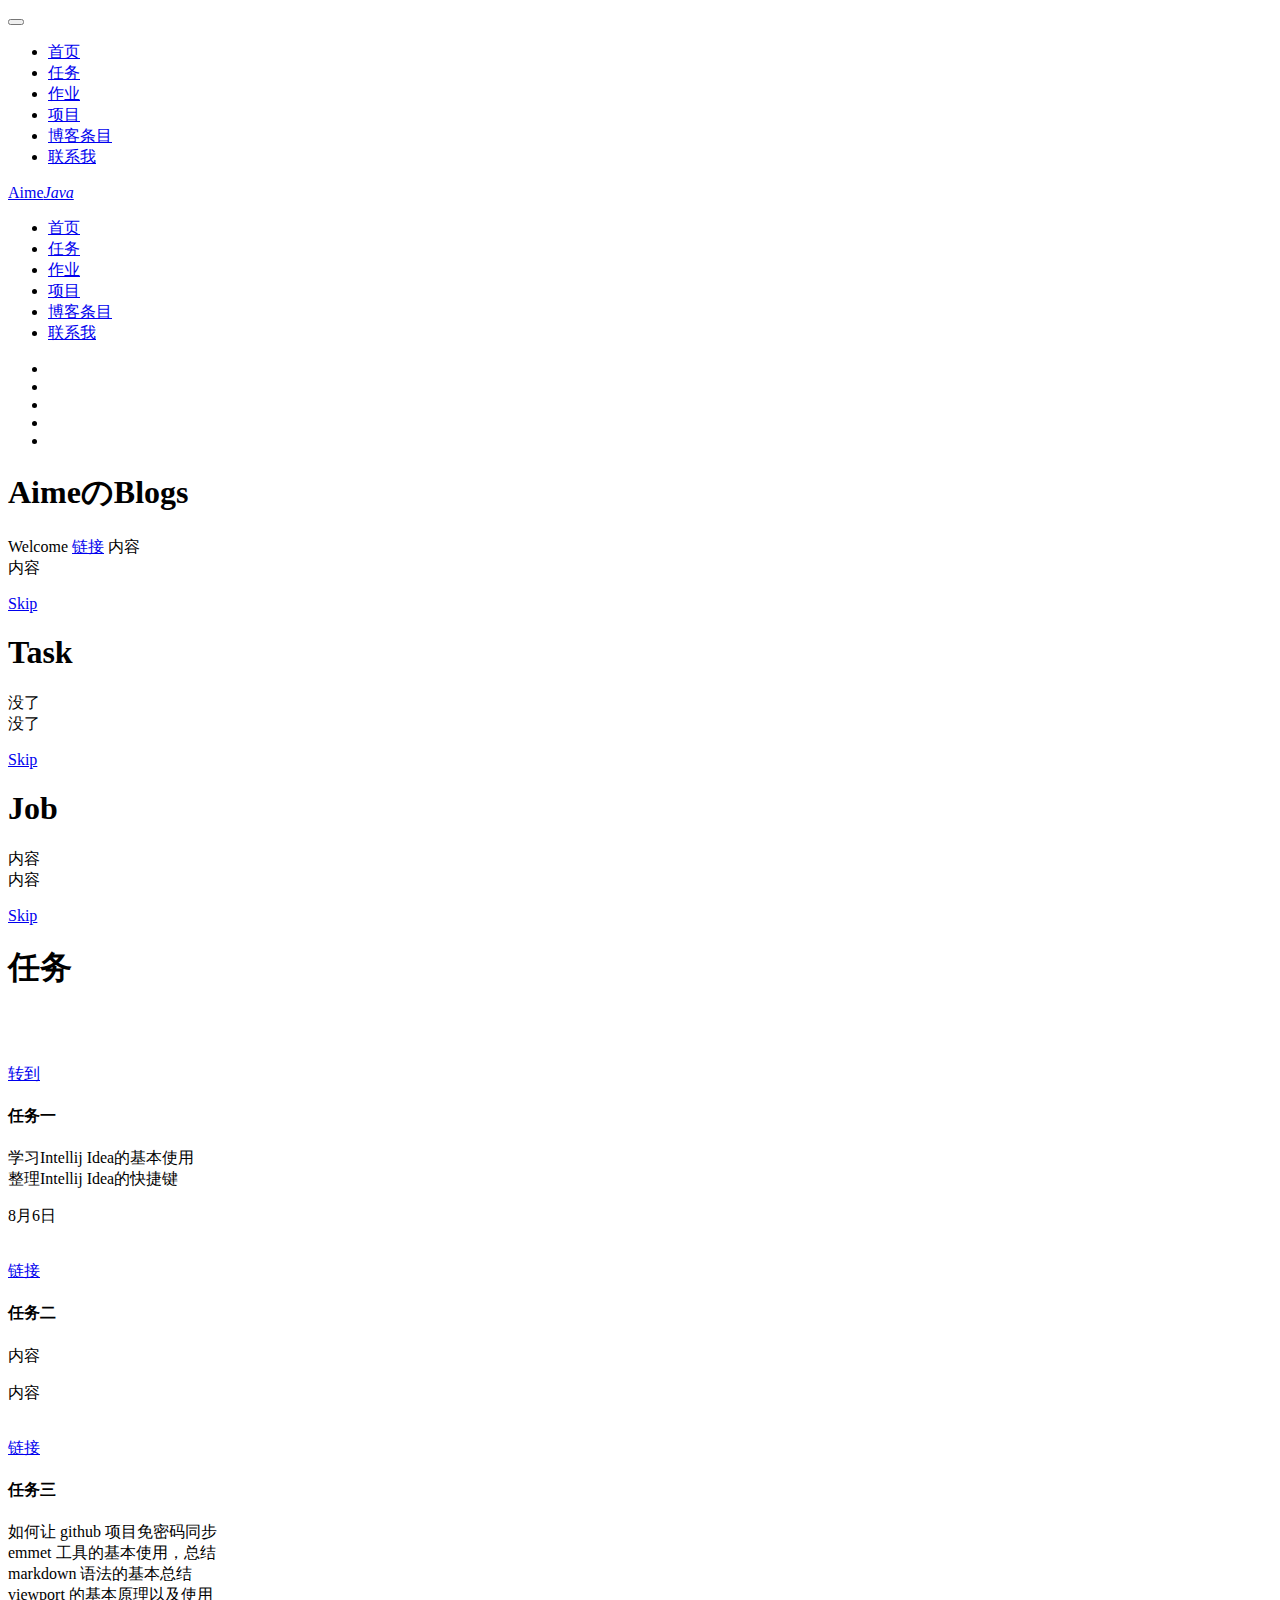
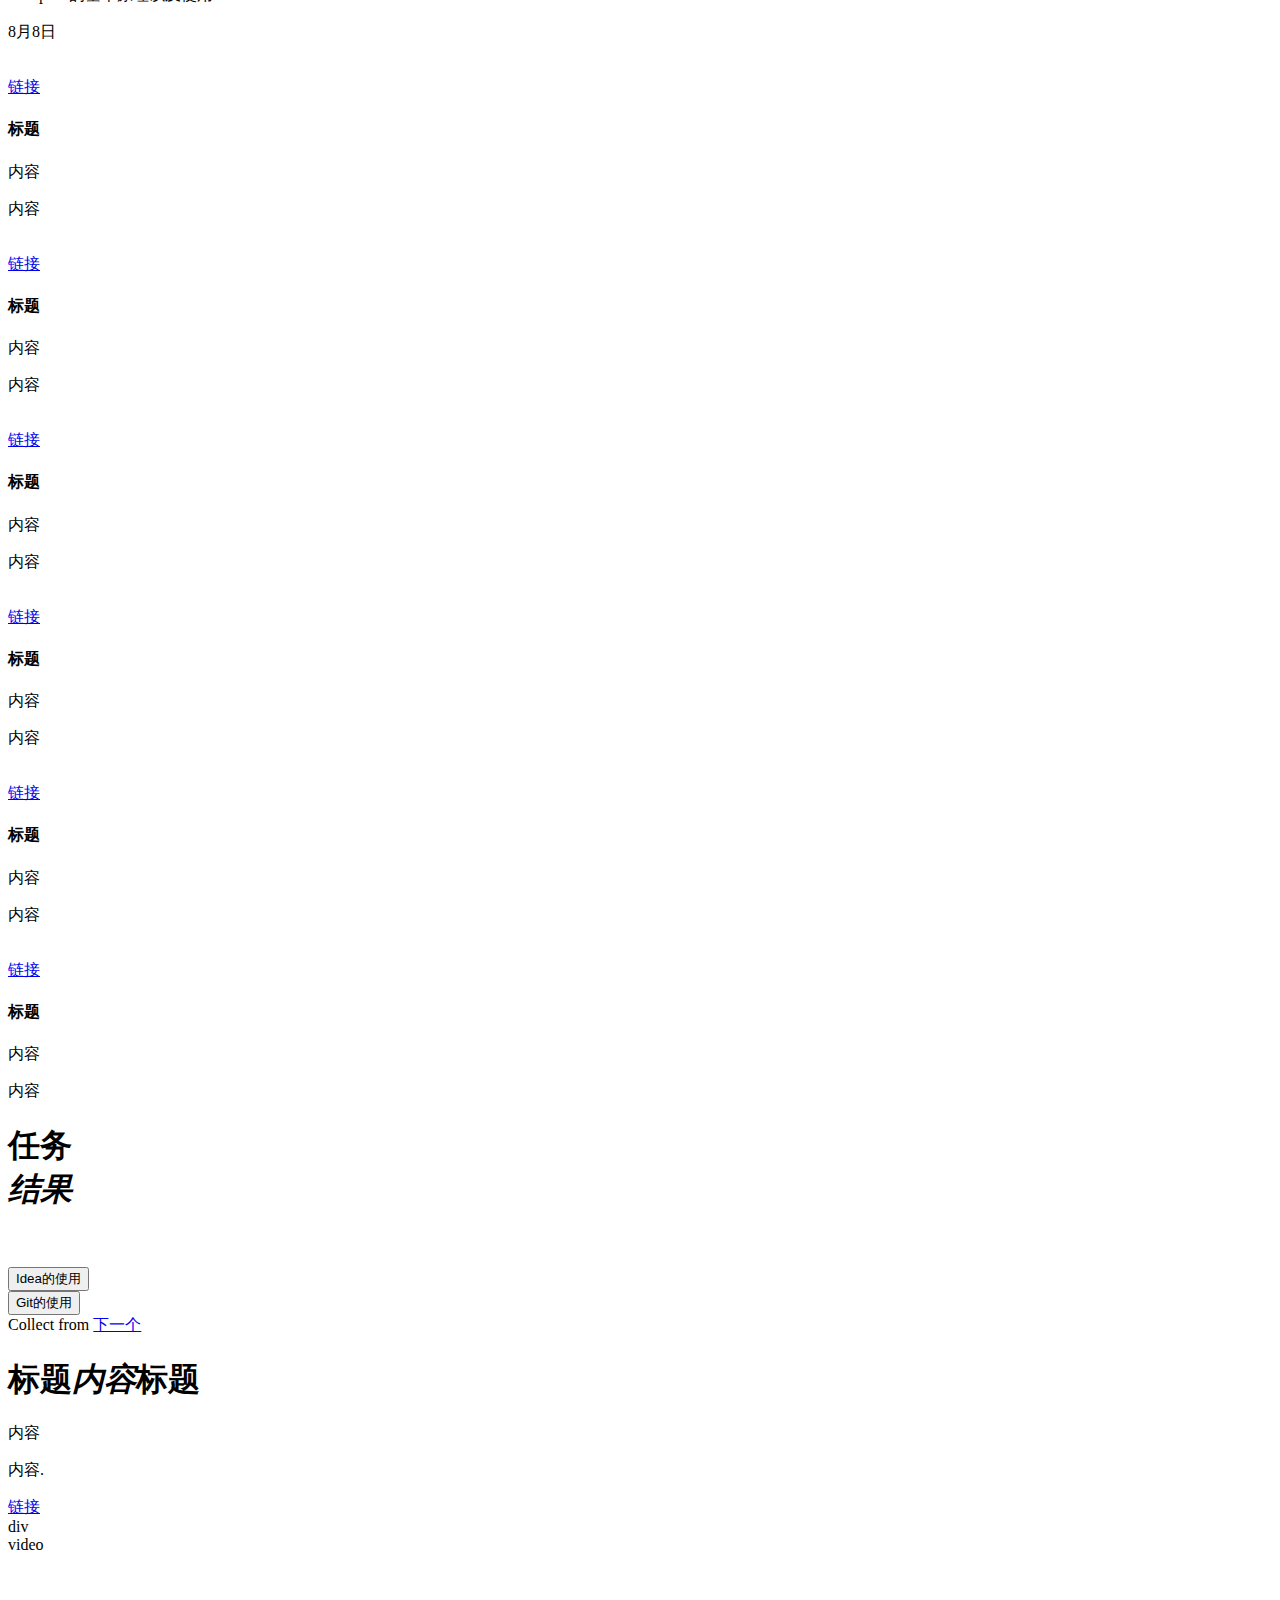
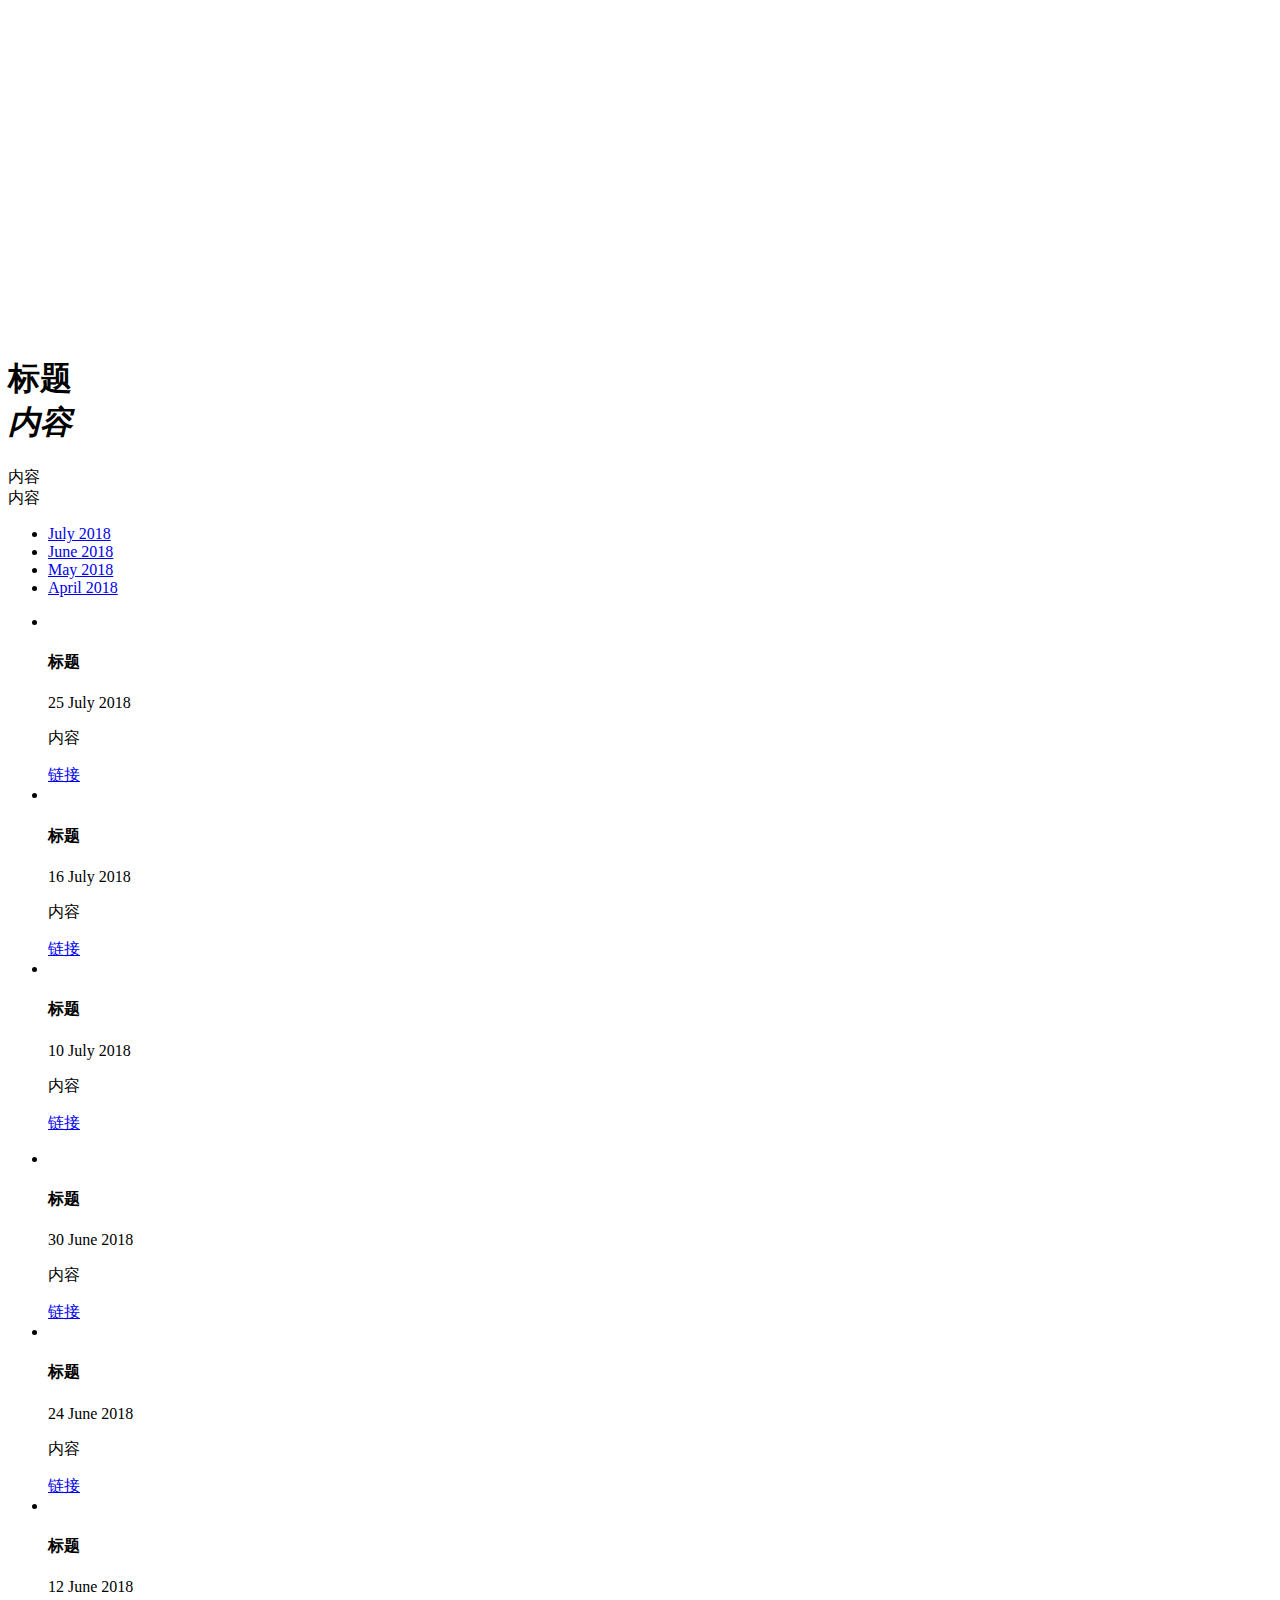
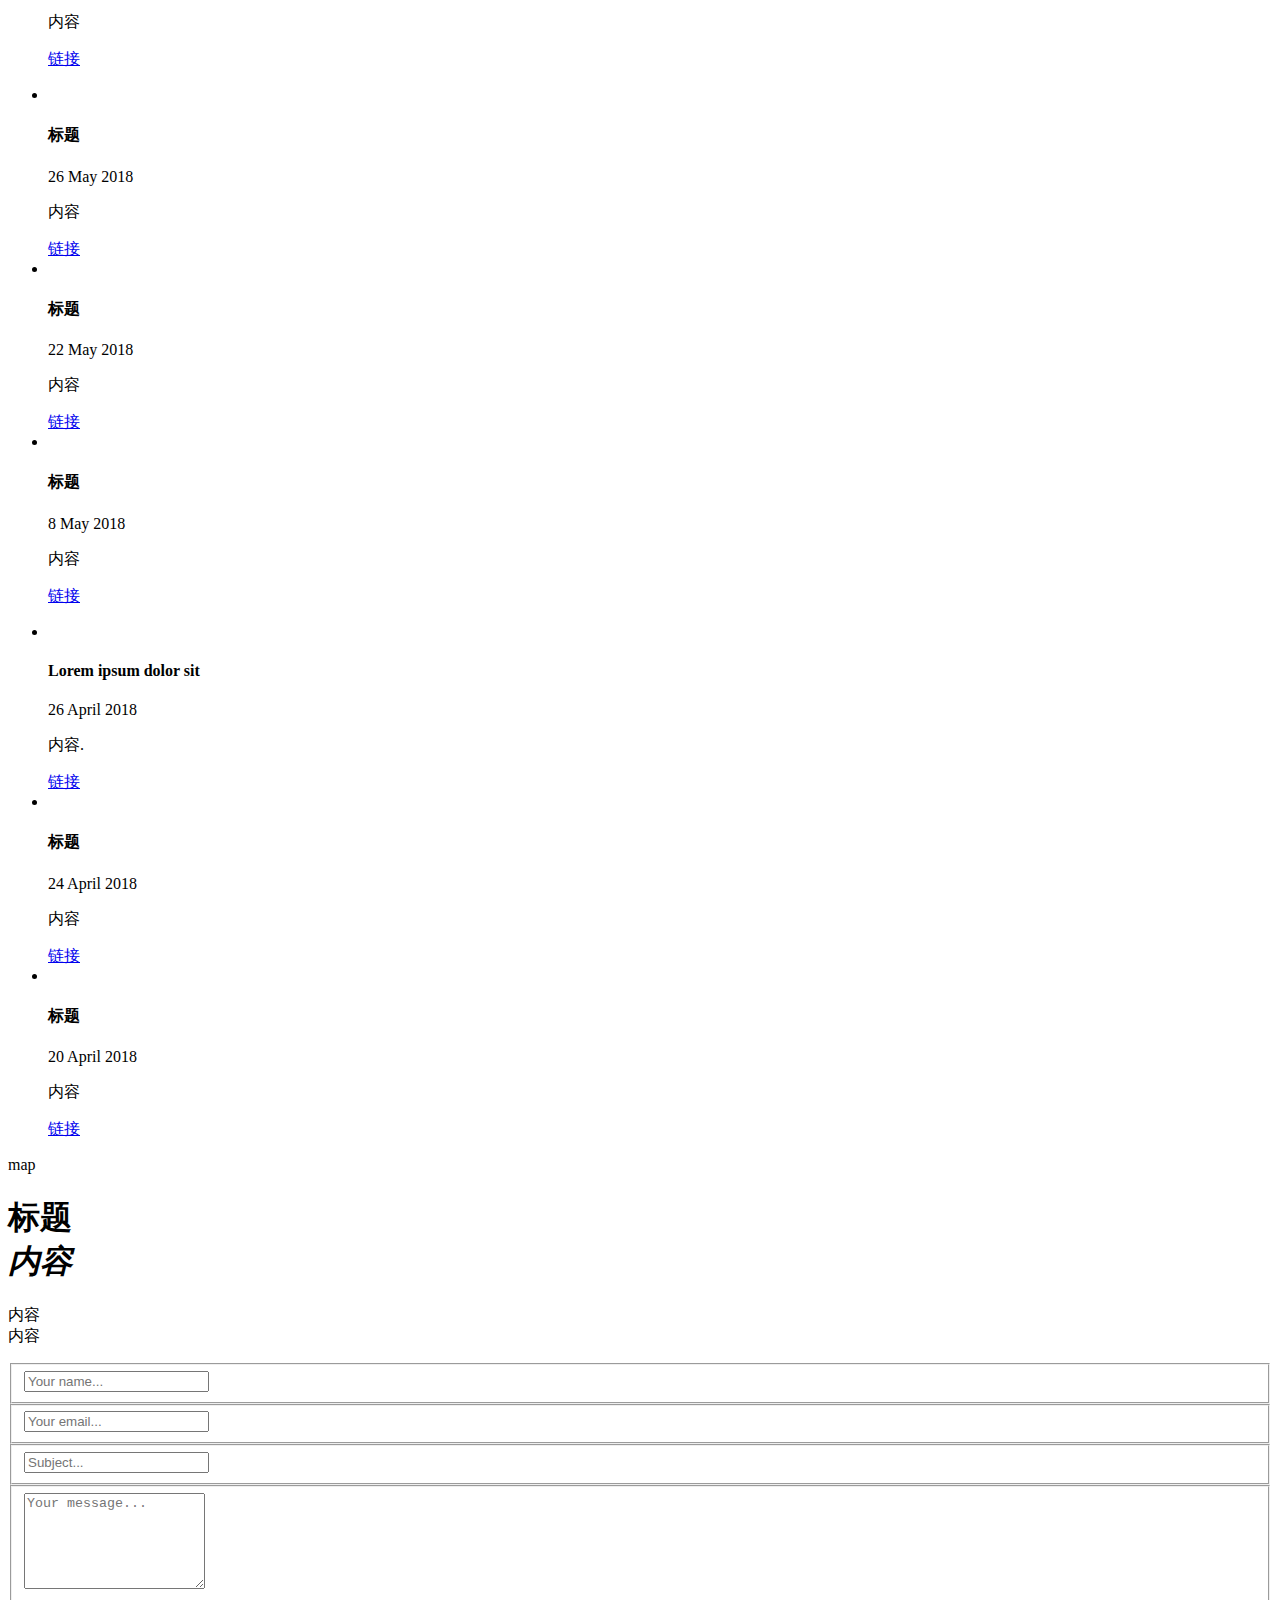
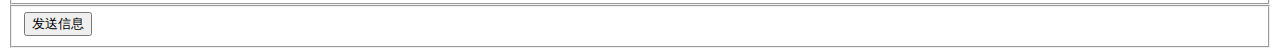
==== index.html @ ad06eb9d "Update index.html" ====
<!DOCTYPE html>
<html>
    <head>
        <meta charset="utf-8">
        <meta http-equiv="X-UA-Compatible" content="IE=edge,chrome=1">
        <title>This is a blog</title>
        <meta name="description" content="">
        <meta name="viewport" content="width=device-width, initial-scale=1">
        <link rel="apple-touch-icon" href="apple-touch-icon.png">

        <link rel="stylesheet" href="css/bootstrap.min.css">
        <link rel="stylesheet" href="css/bootstrap-theme.min.css">
        <link rel="stylesheet" href="css/fontAwesome.css">
        <link rel="stylesheet" href="css/light-box.css">
        <link rel="stylesheet" href="css/owl-carousel.css">
        <link rel="stylesheet" href="css/templatemo-style.css">

        

        <script src="js/vendor/modernizr-2.8.3-respond-1.4.2.min.js"></script>
    </head>

<body>



        <header class="nav-down responsive-nav hidden-lg hidden-md">
            <button type="button" id="nav-toggle" class="navbar-toggle" data-toggle="collapse" data-target="#main-nav">
                <span class="sr-only"></span>
                <span class="icon-bar"></span>
                <span class="icon-bar"></span>
                <span class="icon-bar"></span>
            </button>
            <!--/.navbar-header-->
            <div id="main-nav" class="collapse navbar-collapse">
                <nav>
                    <ul class="nav navbar-nav">
                        <li><a href="#top">首页</a></li>
                        <li><a href="#featured">任务</a></li>
                        <li><a href="#projects">作业</a></li>
                        <li><a href="#video">项目</a></li>
                        <li><a href="#blog">博客条目</a></li>
                        <li><a href="#contact">联系我</a></li>
                    </ul>
                </nav>
            </div>
        </header>

        <div class="sidebar-navigation hidde-sm hidden-xs">
            <div class="logo">
                <a href="#">Aime<em>Java</em></a>
            </div>
            <nav>
                <ul>
                    <li>
                        <a href="#top">
                            <span class="rect"></span>
                            <span class="circle"></span>
                           首页
                        </a>
                    </li>
                    <li>
                        <a href="#featured">
                            <span class="rect"></span>
                            <span class="circle"></span>
                           任务
                        </a>
                    </li>
                    <li>
                        <a href="#projects">
                            <span class="rect"></span>
                            <span class="circle"></span>
                          作业
                        </a>
                    </li>
                    <li>
                        <a href="#video">
                            <span class="rect"></span>
                            <span class="circle"></span>
                           项目
                        </a>
                    </li>
                    <li>
                        <a href="#blog">
                            <span class="rect"></span>
                            <span class="circle"></span>
                            博客条目
                        </a>
                    </li>
                    <li>
                        <a href="#contact">
                            <span class="rect"></span>
                            <span class="circle"></span>
                            联系我
                        </a>
                    </li>
                </ul>
            </nav>
            <ul class="social-icons">
                <li><a href="#"><i class="fa fa-facebook"></i></a></li>
                <li><a href="#"><i class="fa fa-twitter"></i></a></li>
                <li><a href="#"><i class="fa fa-linkedin"></i></a></li>
                <li><a href="#"><i class="fa fa-rss"></i></a></li>
                <li><a href="#"><i class="fa fa-behance"></i></a></li>
            </ul>
        </div>
	<!--标题1-->
        <div class="slider">
            <div class="Modern-Slider content-section" id="top">
                <!-- Item -->
                <div class="item item-1">
                    <div class="img-fill">
                    <div class="image"></div>
                    <div class="info">
                        <div>
                          <h1>AimeのBlogs<br></h1>
                          <p>Welcome
                          	<a href="#" target="_blank">链接</a> 内容<br>
                          内容</p>
                          <div class="white-button button">
                              <a href="#featured">Skip</a>
                          </div>
                        </div>
                        </div>
                    </div>
                </div>
                <!-- // Item -->
                <!-- Item --><!--标题2-->
                <div class="item item-2">
                    <div class="img-fill">
                        <div class="image"></div>
                        <div class="info">
                        <div>
                          <h1>Task<br></h1>
                          <p>没了<br>没了</p>
                          
                          <div class="white-button button">
                              <a href="#featured">Skip</a>
                          </div>
                        </div>
                        </div>
                    </div>
                </div>
                <!-- // Item -->
                <!-- Item -->
                <div class="item item-3">
                    <div class="img-fill">
                        <div class="image"></div>
                        <div class="info">
                        <div>
                          <h1>Job<br></h1>
                          <p>内容<br>内容</p>
                          
                          <div class="white-button button">
                              <a href="#featured">Skip</a>
                          </div>
                        </div>
                        </div>
                    </div>
                </div>
                <!-- // Item -->
            </div>
        </div>


        <div class="page-content">
            <section id="featured" class="content-section">
                <div class="section-heading">
                    <h1>任务<br><em></em></h1>
                    <p>
                    <br></p>
                </div>
                <div class="section-content">
                    <div class="owl-carousel owl-theme">
                        <div class="item">
                            <div class="image">
                                <img src="img/featured_1.jpg" alt="">
                                <div class="featured-button button">
                                    <a href="#projects">转到</a>
                                </div>
                            </div>
                            <div class="text-content">
                                <h4>任务一</h4>
                                <span>学习Intellij Idea的基本使用<br>
					整理Intellij Idea的快捷键<br>
				</span>
                                <p>8月6日</p>
                            </div>
                        </div>
                        <div class="item">
                            <div class="image">
                                <img src="img/featured_2.jpg" alt="">
                                <div class="featured-button button">
                                    <a href="#projects">链接</a>
                                </div>
                            </div>
                            <div class="text-content">
                                <h4>任务二</h4>
                                <span>内容</span>
                                <p>内容</p>
                            </div>
                        </div>
                        <div class="item">
                            <div class="image">
                                <img src="img/featured_3.jpg" alt="">
                                <div class="featured-button button">
                                    <a href="#projects">链接</a>
                                </div>
                            </div>
                            <div class="text-content">
                                <h4>任务三</h4>
                                <span>如何让 github 项目免密码同步<br>
					emmet 工具的基本使用，总结<br>
				markdown 语法的基本总结<br>
viewport 的基本原理以及使用</span>
                                <p>8月8日</p>
                            </div>
                        </div>
                        <div class="item">
                            <div class="image">
                                <img src="img/featured_2.jpg" alt="">
                                <div class="featured-button button">
                                    <a href="#projects">链接 </a>
                                </div>
                            </div>
                            <div class="text-content">
                                <h4>标题</h4>
                                <span>内容</span>
                                <p>内容</p>
                            </div>
                        </div>
                        <div class="item">
                            <div class="image">
                                <img src="img/featured_1.jpg" alt="">
                                <div class="featured-button button">
                                    <a href="#projects">链接</a>
                                </div>
                            </div>
                            <div class="text-content">
                                <h4>标题</h4>
                                <span>内容</span>
                                <p>内容</p>
                            </div>
                        </div>
                        <div class="item">
                            <div class="image">
                                <img src="img/featured_3.jpg" alt="">
                                <div class="featured-button button">
                                    <a href="#projects">链接</a>
                                </div>
                            </div>
                            <div class="text-content">
                                <h4>标题</h4>
                                <span>内容</span>
                                <p>内容</p>
                            </div>
                        </div>
                        <div class="item">
                            <div class="image">
                                <img src="img/featured_2.jpg" alt="">
                                <div class="featured-button button">
                                    <a href="#projects">链接</a>
                                </div>
                            </div>
                            <div class="text-content">
                                <h4>标题</h4>
                                <span>内容</span>
                                <p>内容</p>
                            </div>
                        </div>
                        <div class="item">
                            <div class="image">
                                <img src="img/featured_1.jpg" alt="">
                                <div class="featured-button button">
                                    <a href="#projects">链接</a>
                                </div>
                            </div>
                            <div class="text-content">
                                <h4>标题</h4>
                                <span>内容</span>
                                <p>内容</p>
                            </div>
                        </div>
                        <div class="item">
                            <div class="image">
                                <img src="img/featured_3.jpg" alt="">
                                <div class="featured-button button">
                                    <a href="#projects">链接</a>
                                </div>
                            </div>
                            <div class="text-content">
                                <h4>标题</h4>
                                <span>内容</span>
                                <p>内容</p>
                            </div>
                        </div>
                    </div>
                </div>
            </section>
            <section id="projects" class="content-section">
                <div class="section-heading">
                    <h1>任务<br><em>结果</em></h1>
                    <p><br></p>
                </div>
                <div class="section-content">
                    <div class="masonry">
                        <div class="row">
                            <div class="item">
                                <div class="col-md-8">
                                    <a href="img/portfolio_big_1.jpg" data-lightbox="image">
					<div class="Idea">
                              			<button>Idea的使用</button>
                          		</div>
				    </a>
 <a href="img/portfolio_big_2.jpg" data-lightbox="image">
					<div class="Idea">
                              			<button>Git的使用</button>
                          		</div>
  </a>
                                </div>
                            </div>
                          
                        </div>
                    </div>
                </div>  <div class="tlinks">Collect from <a href="#"  title="#">下一个</a></div>          
            </section>
            <section id="video" class="content-section">
                <div class="row">
                    <div class="col-md-12">
                        <div class="section-heading">
                            <h1>标题<em>内容</em>标题</h1>
                            <p>内容</p>
                        </div>
                        <div class="text-content">
                            <p>内容.</p>
                        </div>
                        <div class="accent-button button">
                            <a href="#blog">链接</a>
                        </div>
                    </div>
                    <div class="col-md-12">
                        <div class="box-video">
                            <div class="bg-video" style="background-image: url(https://unsplash.imgix.net/photo-1425036458755-dc303a604201?fit=crop&fm=jpg&q=75&w=1000);">
                                <div class="bt-play">div</div>
                            </div>
                            <div class="video-container" style="height: 400px;">
                               video
                            </div>
                        </div>
                    </div>
                </div>
            </section>
            <section id="blog" class="content-section">
                <div class="section-heading">
                    <h1>标题<br><em>内容</em></h1>
                    <p>内容
                    <br>内容</p>
                </div>
                <div class="section-content">
                    <div class="tabs-content">
                        <div class="wrapper">
                            <ul class="tabs clearfix" data-tabgroup="first-tab-group">
                              <li><a href="#tab1" class="active">July 2018</a></li>
                              <li><a href="#tab2">June 2018</a></li>
                              <li><a href="#tab3">May 2018</a></li>
                              <li><a href="#tab4">April 2018</a></li>
                            </ul>
                            <section id="first-tab-group" class="tabgroup">
                                <div id="tab1">
                                    <ul>
                                        <li>
                                            <div class="item">
                                                <img src="img/blog_1.jpg" alt="">
                                                <div class="text-content">
                                                    <h4>标题</h4>
                                                    <span>25 July 2018</span>
                                                    <p>内容</p>
                                                    
                                                    <div class="accent-button button">
                                                        <a href="#contact">链接</a>
                                                    </div>
                                                </div>
                                            </div>
                                        </li>
                                        <li>
                                            <div class="item">
                                                <img src="img/blog_2.jpg" alt="">
                                                <div class="text-content">
                                                    <h4>标题</h4>
                                                    <span>16 July 2018</span>
                                                    <p>内容</p>
                                                    
                                                    <div class="accent-button button">
                                                        <a href="#contact">链接</a>
                                                    </div>
                                                </div>
                                            </div>
                                        </li>
                                        <li>
                                            <div class="item">
                                                <img src="img/blog_3.jpg" alt="">
                                                <div class="text-content">
                                                    <h4>标题</h4>
                                                    <span>10 July 2018</span>
                                                    <p>内容</p>
                                                    
                                                    <div class="accent-button button">
                                                        <a href="#contact">链接</a>
                                                    </div>
                                                </div>
                                            </div>
                                        </li>
                                    </ul>
                                </div>
                                <div id="tab2">
                                    <ul>
                                        <li>
                                            <div class="item">
                                                <img src="img/blog_3.jpg" alt="">
                                                <div class="text-content">
                                                    <h4>标题</h4>
                                                    <span>30 June 2018</span>
                                                    <p>内容</p>
                                                    
                                                    <div class="accent-button button">
                                                        <a href="#contact">链接</a>
                                                    </div>
                                                </div>
                                            </div>
                                        </li>
                                        <li>
                                            <div class="item">
                                                <img src="img/blog_1.jpg" alt="">
                                                <div class="text-content">
                                                    <h4>标题</h4>
                                                    <span>24 June 2018</span>
                                                    <p>内容</p>
                                                    
                                                    <div class="accent-button button">
                                                        <a href="#contact">链接</a>
                                                    </div>
                                                </div>
                                            </div>
                                        </li>
                                        <li>
                                            <div class="item">
                                                <img src="img/blog_2.jpg" alt="">
                                                <div class="text-content">
                                                    <h4>标题</h4>
                                                    <span>12 June 2018</span>
                                                    <p>内容</p>
                                                    
                                                    <div class="accent-button button">
                                                        <a href="#contact">链接</a>
                                                    </div>
                                                </div>
                                            </div>
                                        </li>
                                    </ul>
                                </div>
                                <div id="tab3">
                                    <ul>
                                        <li>
                                            <div class="item">
                                                <img src="img/blog_2.jpg" alt="">
                                                <div class="text-content">
                                                    <h4>标题</h4>
                                                    <span>26 May 2018</span>
                                                    <p>内容</p>
                                                    
                                                    <div class="accent-button button">
                                                        <a href="#contact">链接</a>
                                                    </div>
                                                </div>
                                            </div>
                                        </li>
                                        <li>
                                            <div class="item">
                                                <img src="img/blog_1.jpg" alt="">
                                                <div class="text-content">
                                                    <h4>标题</h4>
                                                    <span>22 May 2018</span>
                                                    <p>内容</p>
                                                    
                                                    <div class="accent-button button">
                                                        <a href="#contact">链接</a>
                                                    </div>
                                                </div>
                                            </div>
                                        </li>
                                        <li>
                                            <div class="item">
                                                <img src="img/blog_3.jpg" alt="">
                                                <div class="text-content">
                                                    <h4>标题</h4>
                                                    <span>8 May 2018</span>
                                                    <p>内容</p>
                                                    
                                                    <div class="accent-button button">
                                                        <a href="#contact">链接</a>
                                                    </div>
                                                </div>
                                            </div>
                                        </li>
                                    </ul>
                                </div>
                                <div id="tab4">
                                    <ul>
                                        <li>
                                            <div class="item">
                                                <img src="img/blog_1.jpg" alt="">
                                                <div class="text-content">
                                                    <h4>Lorem ipsum dolor sit</h4>
                                                    <span>26 April 2018</span>
                                                    <p>内容.</p>
                                                    
                                                    <div class="accent-button button">
                                                        <a href="#contact">链接</a>
                                                    </div>
                                                </div>
                                            </div>
                                        </li>                                
                                        <li>
                                            <div class="item">
                                                <img src="img/blog_3.jpg" alt="">
                                                <div class="text-content">
                                                    <h4>标题</h4>
                                                    <span>24 April 2018</span>
                                                    <p>内容</p>
                                                    
                                                    <div class="accent-button button">
                                                        <a href="#contact">链接</a>
                                                    </div>
                                                </div>
                                            </div>
                                        </li>
                                        <li>
                                            <div class="item">
                                                <img src="img/blog_2.jpg" alt="">
                                                <div class="text-content">
                                                    <h4>标题</h4>
                                                    <span>20 April 2018</span>
                                                    <p>内容</p>
                                                    
                                                    <div class="accent-button button">
                                                        <a href="#contact">链接</a>
                                                    </div>
                                                </div>
                                            </div>
                                        </li>
                                    </ul>
                                </div>
                            </section> 
                        </div>
                    </div>
                </div>
            </section>
            <section id="contact" class="content-section">
                <div id="map">
                
                	<!-- How to change your own map point
                           1. Go to Google Maps
                           2. Click on your location point
                           3. Click "Share" and choose "Embed map" tab
                           4. Copy only URL and paste it within the src="" field below
                    -->
                    map
                </div>
                <div id="contact-content">
                    <div class="section-heading">
                        <h1>标题<br><em>内容</em></h1>
                        <p>内容
                        <br>内容</p>
                        
                    </div>
                    <div class="section-content">
                        <form id="contact" action="#" method="post">
                            <div class="row">
                                <div class="col-md-4">
                                  <fieldset>
                                    <input name="name" type="text" class="form-control" id="name" placeholder="Your name..." required="">
                                  </fieldset>
                                </div>
                                <div class="col-md-4">
                                  <fieldset>
                                    <input name="email" type="email" class="form-control" id="email" placeholder="Your email..." required="">
                                  </fieldset>
                                </div>
                                 <div class="col-md-4">
                                  <fieldset>
                                    <input name="subject" type="text" class="form-control" id="subject" placeholder="Subject..." required="">
                                  </fieldset>
                                </div>
                                <div class="col-md-12">
                                  <fieldset>
                                    <textarea name="message" rows="6" class="form-control" id="message" placeholder="Your message..." required></textarea>
                                  </fieldset>
                                </div>
                                <div class="col-md-12">
                                  <fieldset>
                                    <button type="submit" id="form-submit" class="btn">发送信息</button>
                                  </fieldset>
                                </div>
                            </div>
                        </form>
                    </div>
                </div>
            </section>
            <section class="footer">
      
            </section>
        </div>



    <script src="https://cdn.bootcss.com/jquery/1.11.2/jquery.min.js"></script>
    <script>window.jQuery || document.write('<script src="js/vendor/jquery-1.11.2.min.js"><\/script>')</script>
		
    <script src="js/vendor/bootstrap.min.js"></script>
    
    <script src="js/plugins.js"></script>
    <script src="js/main.js"></script>

    <script>
        // Hide Header on on scroll down
        var didScroll;
        var lastScrollTop = 0;
        var delta = 5;
        var navbarHeight = $('header').outerHeight();

        $(window).scroll(function(event){
            didScroll = true;
        });

        setInterval(function() {
            if (didScroll) {
                hasScrolled();
                didScroll = false;
            }
        }, 250);

        function hasScrolled() {
            var st = $(this).scrollTop();
            
            // Make sure they scroll more than delta
            if(Math.abs(lastScrollTop - st) <= delta)
                return;
            
            // If they scrolled down and are past the navbar, add class .nav-up.
            // This is necessary so you never see what is "behind" the navbar.
            if (st > lastScrollTop && st > navbarHeight){
                // Scroll Down
                $('header').removeClass('nav-down').addClass('nav-up');
            } else {
                // Scroll Up
                if(st + $(window).height() < $(document).height()) {
                    $('header').removeClass('nav-up').addClass('nav-down');
                }
            }
            
            lastScrollTop = st;
        }
    </script>

    <script src="https://cdn.bootcss.com/jquery/1.10.2/jquery.min.js" type="text/javascript"></script>
    

</body>
</html>
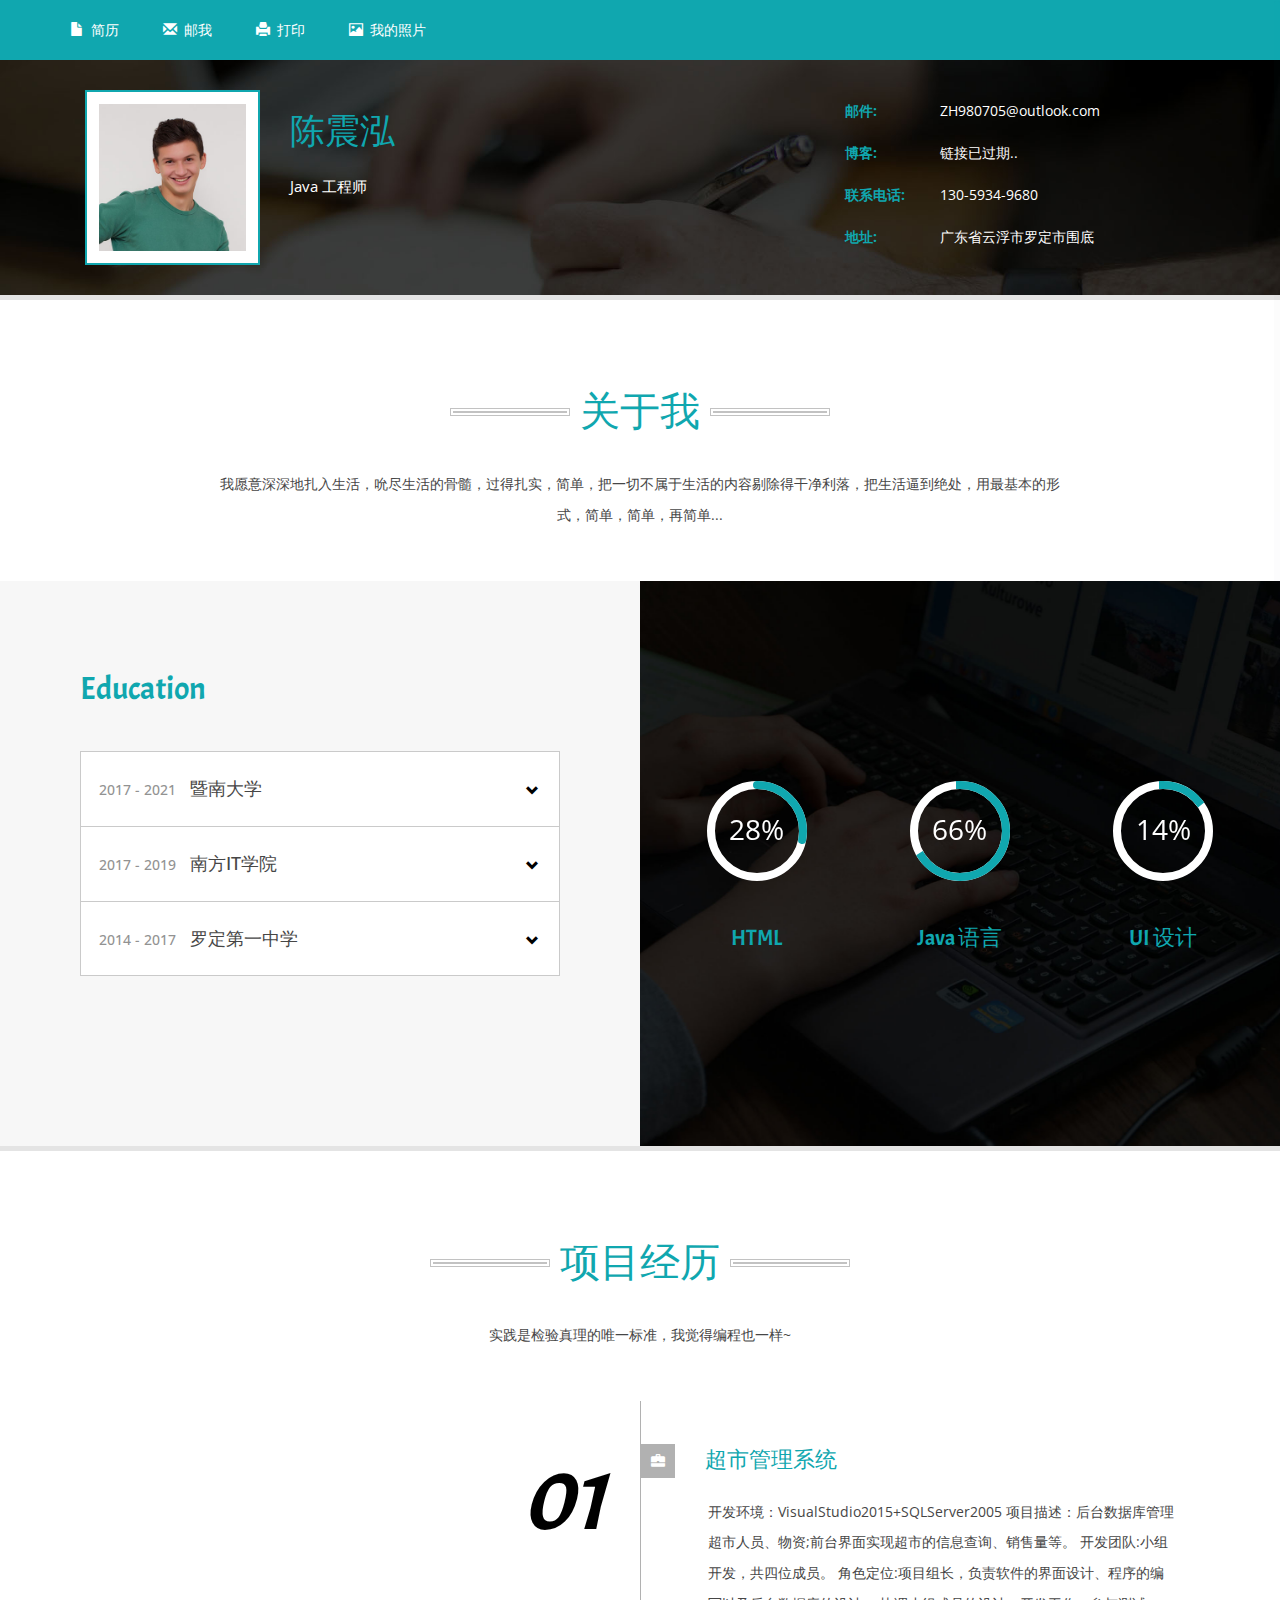
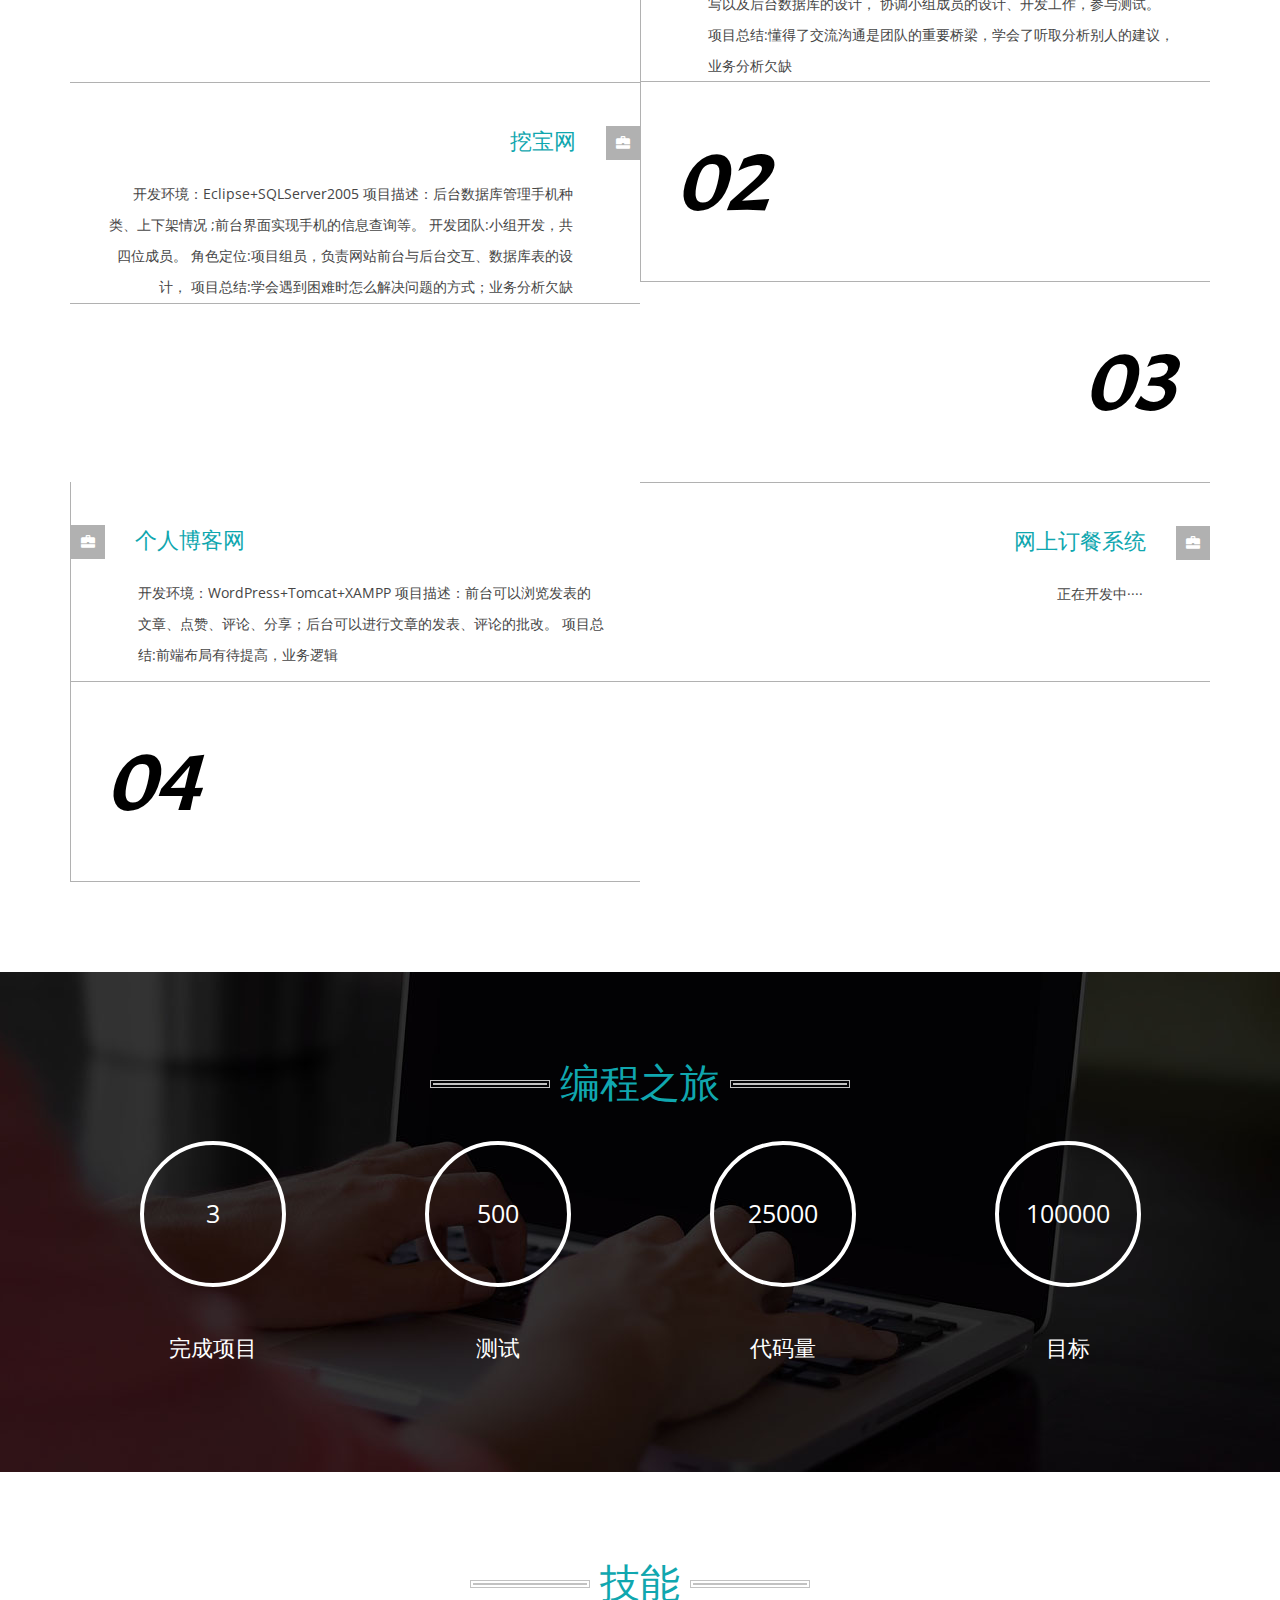
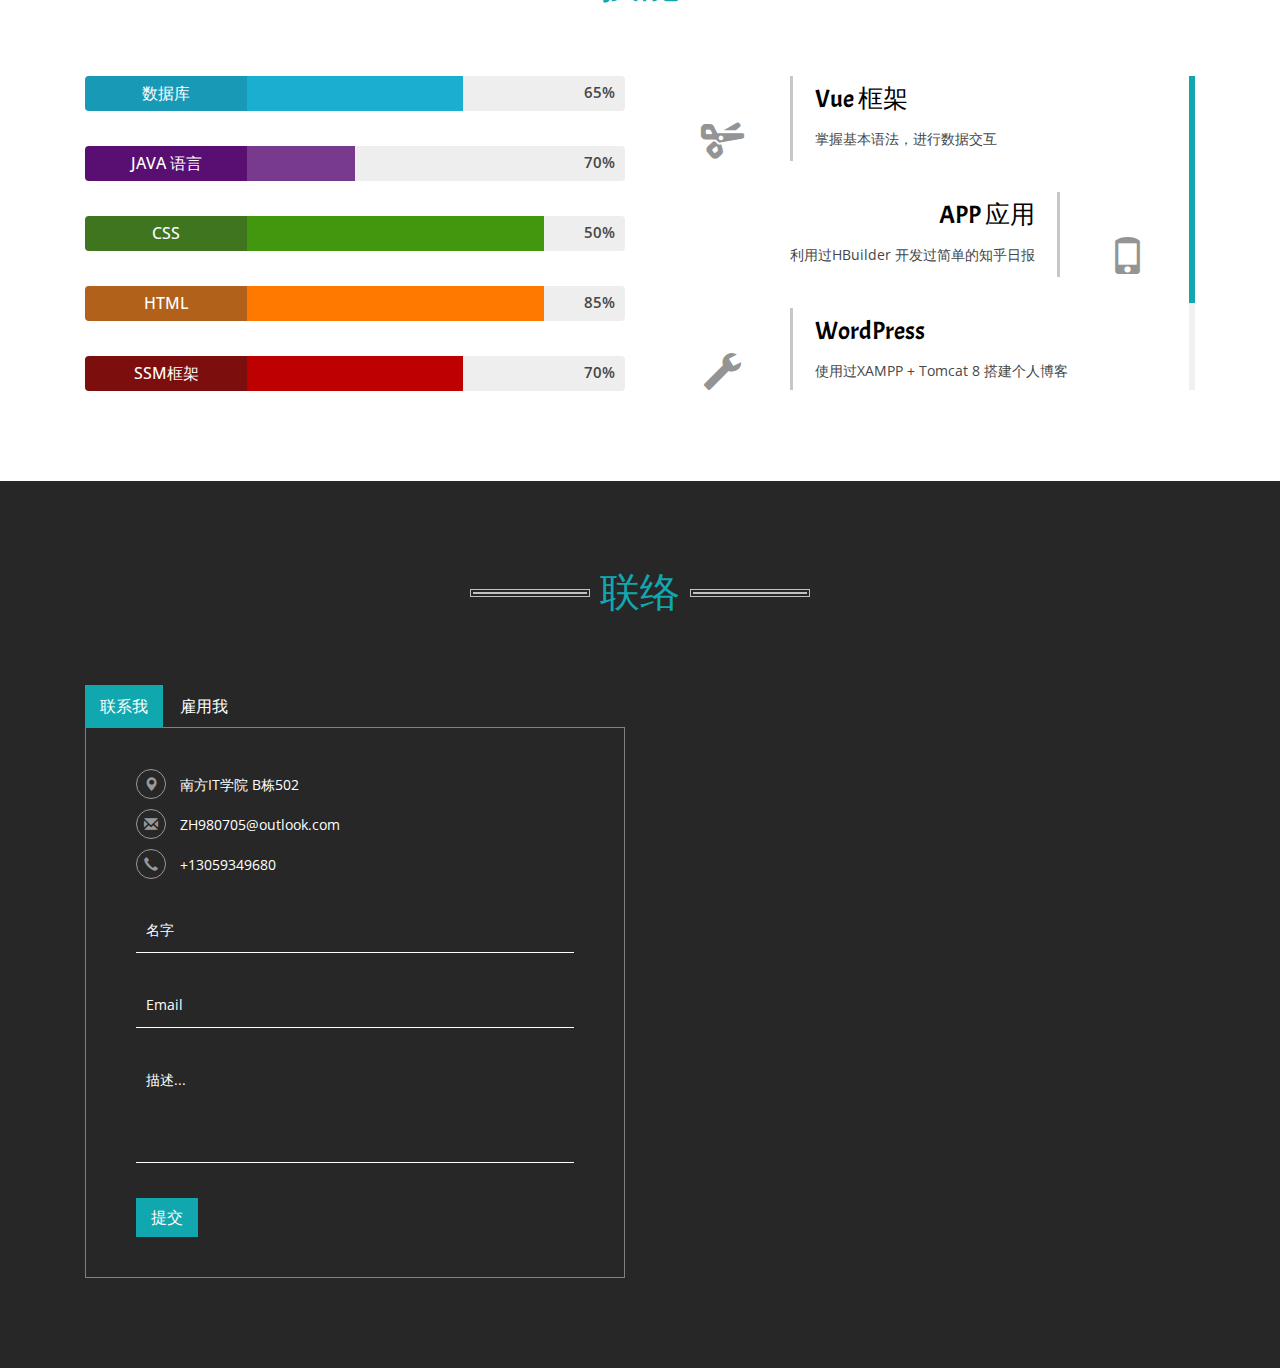
==== commit 996bffa5: "简历" ====
--- a/index.html
+++ b/index.html
@@ -1,670 +1,948 @@
-
 <!DOCTYPE html>
 <html>
-    <head>
-        <meta charset="utf-8">
-        <meta http-equiv="X-UA-Compatible" content="IE=edge,chrome=1">
-        <title>This is a blog</title>
-        <meta name="description" content="">
-        <meta name="viewport" content="width=device-width, initial-scale=1">
-        <link rel="apple-touch-icon" href="apple-touch-icon.png">
-
-        <link rel="stylesheet" href="css/bootstrap.min.css">
-        <link rel="stylesheet" href="css/bootstrap-theme.min.css">
-        <link rel="stylesheet" href="css/fontAwesome.css">
-        <link rel="stylesheet" href="css/light-box.css">
-        <link rel="stylesheet" href="css/owl-carousel.css">
-        <link rel="stylesheet" href="css/templatemo-style.css">
-
-        
-
-        <script src="js/vendor/modernizr-2.8.3-respond-1.4.2.min.js"></script>
-    </head>
-
-<body>
-
-
-
-        <header class="nav-down responsive-nav hidden-lg hidden-md">
-            <button type="button" id="nav-toggle" class="navbar-toggle" data-toggle="collapse" data-target="#main-nav">
-                <span class="sr-only"></span>
-                <span class="icon-bar"></span>
-                <span class="icon-bar"></span>
-                <span class="icon-bar"></span>
-            </button>
-            <!--/.navbar-header-->
-            <div id="main-nav" class="collapse navbar-collapse">
-                <nav>
-                    <ul class="nav navbar-nav">
-                        <li><a href="#top">首页</a></li>
-                        <li><a href="#featured">任务</a></li>
-                        <li><a href="#projects">作业</a></li>
-                        <li><a href="#video">项目</a></li>
-                        <li><a href="#blog">博客条目</a></li>
-                        <li><a href="#contact">联系我</a></li>
-                    </ul>
-                </nav>
-            </div>
-        </header>
-
-        <div class="sidebar-navigation hidde-sm hidden-xs">
-            <div class="logo">
-                <a href="#">Aime<em>Java</em></a>
-            </div>
-            <nav>
-                <ul>
-                    <li>
-                        <a href="#top">
-                            <span class="rect"></span>
-                            <span class="circle"></span>
-                           首页
-                        </a>
-                    </li>
-                    <li>
-                        <a href="#featured">
-                            <span class="rect"></span>
-                            <span class="circle"></span>
-                           任务
-                        </a>
-                    </li>
-                    <li>
-                        <a href="#projects">
-                            <span class="rect"></span>
-                            <span class="circle"></span>
-                          作业
-                        </a>
-                    </li>
-                    <li>
-                        <a href="#video">
-                            <span class="rect"></span>
-                            <span class="circle"></span>
-                           项目
-                        </a>
-                    </li>
-                    <li>
-                        <a href="#blog">
-                            <span class="rect"></span>
-                            <span class="circle"></span>
-                            博客条目
-                        </a>
-                    </li>
-                    <li>
-                        <a href="#contact">
-                            <span class="rect"></span>
-                            <span class="circle"></span>
-                            联系我
-                        </a>
-                    </li>
-                </ul>
-            </nav>
-            <ul class="social-icons">
-                <li><a href="#"><i class="fa fa-facebook"></i></a></li>
-                <li><a href="#"><i class="fa fa-twitter"></i></a></li>
-                <li><a href="#"><i class="fa fa-linkedin"></i></a></li>
-                <li><a href="#"><i class="fa fa-rss"></i></a></li>
-                <li><a href="#"><i class="fa fa-behance"></i></a></li>
-            </ul>
-        </div>
-	<!--标题1-->
-        <div class="slider">
-            <div class="Modern-Slider content-section" id="top">
-                <!-- Item -->
-                <div class="item item-1">
-                    <div class="img-fill">
-                    <div class="image"></div>
-                    <div class="info">
-                        <div>
-                          <h1>AimeのBlogs<br></h1>
-                          <p>Welcome
-                          	<a href="#" target="_blank">链接</a> 内容<br>
-                          内容</p>
-                          <div class="white-button button">
-                              <a href="#featured">Skip</a>
-                          </div>
-                        </div>
-                        </div>
+	<head>
+		<title>Home</title>
+		<!-- for-mobile-apps -->
+		<meta name="viewport" content="width=device-width, initial-scale=1">
+		<meta http-equiv="Content-Type" content="text/html; charset=utf-8" />
+		<meta name="keywords" content="" />
+		<script type="application/x-javascript">
+			addEventListener("load", function() {
+				setTimeout(hideURLbar, 0);
+			}, false);
+
+			function hideURLbar() {
+				window.scrollTo(0, 1);
+			}
+		</script>
+		<!-- //for-mobile-apps -->
+		<link href="css/bootstrap.css" rel="stylesheet" type="text/css" media="all" />
+		<link href="css/style.css" rel="stylesheet" type="text/css" media="all" />
+		<!-- js -->
+		<script type="text/javascript" src="js/jquery-2.1.4.min.js"></script>
+		<!-- //js -->
+		<!-- fonts -->
+		<link href='https://fonts.googleapis.com/css?family=Open+Sans:300italic,400italic,600italic,700italic,800italic,400,300,600,700,800'
+		 rel='stylesheet' type='text/css'>
+		<link href='https://fonts.googleapis.com/css?family=Acme' rel='stylesheet' type='text/css'><!-- //fonts -->
+
+		<!-- start-smoth-scrolling -->
+		<script type="text/javascript" src="js/move-top.js"></script>
+		<script type="text/javascript" src="js/easing.js"></script>
+		<script type="text/javascript">
+			jQuery(document).ready(function($) {
+				$(".scroll").click(function(event) {
+					event.preventDefault();
+					$('html,body').animate({
+						scrollTop: $(this.hash).offset().top
+					}, 1000);
+				});
+			});
+		</script>
+		<!-- start-smoth-scrolling -->
+
+		<!-- skills -->
+		<script src="js/pie-chart.js" type="text/javascript"></script>
+		<script type="text/javascript">
+			$(document).ready(function() {
+				$('#demo-pie-1').pieChart({
+					barColor: '#10A7AF',
+					trackColor: '#fff',
+					lineCap: 'round',
+					lineWidth: 8,
+					onStep: function(from, to, percent) {
+						$(this.element).find('.pie-value').text(Math.round(percent) + '%');
+					}
+				});
+
+				$('#demo-pie-2').pieChart({
+					barColor: '#10A7AF',
+					trackColor: '#fff',
+					lineCap: 'butt',
+					lineWidth: 8,
+					onStep: function(from, to, percent) {
+						$(this.element).find('.pie-value').text(Math.round(percent) + '%');
+					}
+				});
+
+				$('#demo-pie-3').pieChart({
+					barColor: '#10A7AF',
+					trackColor: '#fff',
+					lineCap: 'square',
+					lineWidth: 8,
+					onStep: function(from, to, percent) {
+						$(this.element).find('.pie-value').text(Math.round(percent) + '%');
+					}
+				});
+
+				$('#demo-pie-4').pieChart({
+					barColor: '#10A7AF',
+					trackColor: '#fff',
+					lineCap: 'square',
+					lineWidth: 8,
+					onStep: function(from, to, percent) {
+						$(this.element).find('.pie-value').text(Math.round(percent) + '%');
+					}
+				});
+			});
+		</script>
+		<!-- skills -->
+		<script type="text/javascript" src="js/numscroller-1.0.js"></script>
+
+	</head>
+	<body>
+		<!-- banner -->
+		<div class="header-top">
+			<div class="container">
+				<ul>
+					<li><a class="scroll" href="#about"><span class="glyphicon glyphicon-file" aria-hidden="true"></span>简历</a></li>
+					<li><a class="scroll" href="#emailme"><span class="glyphicon glyphicon-envelope" aria-hidden="true"></span>邮我</a></li>
+					<li><a href="javascript:window.print()"><span class="glyphicon glyphicon-print" aria-hidden="true"></span>打印</a></li>
+					<li><a href="#portfolioModal9" class="portfolio-link b-link-diagonal b-animate-go" data-toggle="modal">
+							<span class="glyphicon glyphicon-picture" aria-hidden="true"></span>我的照片</a></li>
+				</ul>
+			</div>
+		</div>
+		<div class="header">
+			<div class="container">
+				<div class="col-md-8 header-left">
+					<div class="col-sm-5 pro-pic">
+						<img class="img-responsive" src="images/pic1.jpg" alt=" " />
+					</div>
+					<div class="col-sm-5 pro-text">
+						<h1>陈震泓</h1>
+						<p>Java 工程师</p>
+					</div>
+					<div class="clearfix"></div>
+				</div>
+				<div class="col-md-4 header-right ">
+					<ul class="list-left">
+						<li>邮件:</li>
+						<li>博客:</li>
+						<li>联系电话:</li>
+						<li>地址: </li>
+					</ul>
+					<ul class="list-right">
+						<li><a href="mailto:info@example.com">ZH980705@outlook.com</a></li>
+						<li><a href="mailto:info@example.com">链接已过期..</a></li>
+						<li>130-5934-9680</li>
+						<li>广东省云浮市罗定市围底</li>
+					</ul>
+					<div class="clearfix"></div>
+				</div>
+				<div class="clearfix"></div>
+			</div>
+		</div>
+		<!-- //banner -->
+		<!-- about -->
+		<div id="about" class="about">
+			<div class="container">
+				<h3 class="tittle">关于我</h3>
+				<p class="abt-para">我愿意深深地扎入生活，吮尽生活的骨髓，过得扎实，简单，把一切不属于生活的内容剔除得干净利落，把生活逼到绝处，用最基本的形式，简单，简单，再简单... </p>
+			</div>
+			<div class="col-md-6 abt-left ">
+				<h2>Education</h2>
+				<div class="accordion">
+					<div class="accordion-section">
+						<h5><a class="accordion-section-title" href="#accordion-1">
+								<span>2017 - 2021</span> 暨南大学
+								<i class="glyphicon glyphicon-chevron-down"></i>
+								<div class="clearfix"></div>
+							</a></h5>
+						<!-- <div id="accordion-1" class="accordion-section-content">
+									<h6>Honors & Awards</h6>
+									<ul>
+										<li><span class="glyphicon glyphicon-ok" aria-hidden="true"></span><a href="#">voluptatem accusantium</a></li>
+										<li><span class="glyphicon glyphicon-ok" aria-hidden="true"></span><a href="#">accusantium doloremque</a></li>
+										<li><span class="glyphicon glyphicon-ok" aria-hidden="true"></span><a href="#">doloremque laudantium</a></li>
+									</ul>
+								</div> -->
+					</div>
+
+					<div class="accordion-section">
+						<h5><a class="accordion-section-title" href="#accordion-2">
+								<span>2017 - 2019</span> 南方IT学院
+								<i class="glyphicon glyphicon-chevron-down"></i>
+								<div class="clearfix"></div>
+							</a></h5>
+						<!-- <div id="accordion-2" class="accordion-section-content">
+									<h6>Seminars</h6>
+									<ul>
+										<li><span class="glyphicon glyphicon-ok" aria-hidden="true"></span><a href="#">voluptatem accusantium</a></li>
+										<li><span class="glyphicon glyphicon-ok" aria-hidden="true"></span><a href="#">accusantium doloremque</a></li>
+										<li><span class="glyphicon glyphicon-ok" aria-hidden="true"></span><a href="#">doloremque laudantium</a></li>
+									</ul>
+								</div> -->
+					</div>
+
+					<div class="accordion-section">
+						<h5><a class="accordion-section-title" href="#accordion-3">
+								<span>2014 - 2017</span> 罗定第一中学
+								<i class="glyphicon glyphicon-chevron-down"></i>
+								<div class="clearfix"></div>
+							</a></h5>
+						<!-- <div id="accordion-3" class="accordion-section-content">
+									<h6>Competitions</h6>
+									<ul>
+										<li><span class="glyphicon glyphicon-ok" aria-hidden="true"></span><a href="#">voluptatem accusantium</a></li>
+										<li><span class="glyphicon glyphicon-ok" aria-hidden="true"></span><a href="#">accusantium doloremque</a></li>
+										<li><span class="glyphicon glyphicon-ok" aria-hidden="true"></span><a href="#">doloremque laudantium</a></li>
+									</ul>
+								</div> -->
+					</div>
+
+
+				</div>
+				<script>
+					jQuery(document).ready(function() {
+								function close_accordion_section() {
+									jQuery('.accordion .accordion-section-title').removeClass('active');
+									jQuery('.accordion .accordion-section-content').slideUp(300).removeClass('open');
+								}
+
+								jQuery('.accordion-section-title').click(function(e) {
+									// Grab current anchor value
+									var currentAttrValue = jQuery(this).attr('href');
+
+									if(jQuery(e.target).is('.active')) {
+										close_accordion_section();
+									}else {
+										close_accordion_section();
+
+										// Add active class to section title
+										jQuery(this).addClass('active');
+										// Open up the hidden content panel
+										jQuery('.accordion ' + currentAttrValue).slideDown(300).addClass('open'); 
+									}
+
+									e.preventDefault();
+								});
+							});
+				</script>
+			</div>
+			<div class="col-md-6 abt-right ">
+				<div class="col-sm-4 abt-gd-left text-center">
+					<div id="demo-pie-1" class="pie-title-center" data-percent="30"> <span class="pie-value"></span> </div>
+					<h4>HTML</h4>
+				</div>
+
+				<div class="col-sm-4 abt-gd-left text-center">
+					<div id="demo-pie-3" class="pie-title-center" data-percent="70"> <span class="pie-value"></span> </div>
+					<h4>Java 语言</h4>
+				</div>
+				<div class="col-sm-4 abt-gd-left text-center">
+					<div id="demo-pie-4" class="pie-title-center" data-percent="15"> <span class="pie-value"></span> </div>
+					<h4>UI 设计</h4>
+				</div>
+				<div class="clearfix"></div>
+			</div>
+			<div class="clearfix"></div>
+		</div>
+		<!-- about -->
+		<!-- education -->
+		<div class="employment">
+			<div class="container">
+				<h3 class="tittle ">项目经历</h3>
+				<p class="abt-para ">实践是检验真理的唯一标准，我觉得编程也一样~</p>
+				<div class="col-md-6 employ-left">
+					<h4>01</h4>
+				</div>
+				<div class="col-md-6 employ-right">
+					<h5><span class="glyphicon glyphicon-briefcase" aria-hidden="true"></span>超市管理系统</h5>
+					<p>		
+						开发环境：VisualStudio2015+SQLServer2005
+						项目描述：后台数据库管理超市人员、物资;前台界面实现超市的信息查询、销售量等。
+						开发团队:小组开发，共四位成员。
+						角色定位:项目组长，负责软件的界面设计、程序的编写以及后台数据库的设计，
+						协调小组成员的设计、开发工作，参与测试。
+						项目总结:懂得了交流沟通是团队的重要桥梁，学会了听取分析别人的建议，业务分析欠缺
+					</p>
+				</div>
+				<div class="col-md-6 employ-left2">
+					<h5>挖宝网<span class="glyphicon glyphicon-briefcase" aria-hidden="true"></span></h5>
+					<p>
+						开发环境：Eclipse+SQLServer2005
+						项目描述：后台数据库管理手机种类、上下架情况 ;前台界面实现手机的信息查询等。
+						开发团队:小组开发，共四位成员。
+						角色定位:项目组员，负责网站前台与后台交互、数据库表的设计，
+						项目总结:学会遇到困难时怎么解决问题的方式；业务分析欠缺
+					</p>
+				</div>
+				<div class="col-md-6 employ-right2">
+					<h4>02</h4>
+				</div>
+				<div class="col-md-6 employ-left ">
+					<h4>03</h4>
+				</div>
+				<div class="col-md-6 employ-right">
+					<h5><span class="glyphicon glyphicon-briefcase" aria-hidden="true"></span>个人博客网</h5>
+					<p> 开发环境：WordPress+Tomcat+XAMPP 项目描述：前台可以浏览发表的文章、点赞、评论、分享；后台可以进行文章的发表、评论的批改。
+						项目总结:前端布局有待提高，业务逻辑
+					</p>
+				</div>
+				<div class="col-md-6 employ-left2">
+					<h5>网上订餐系统<span class="glyphicon glyphicon-briefcase" aria-hidden="true"></span></h5>
+					<p>正在开发中···· </p>
+				</div>
+				<div class="col-md-6 employ-right2">
+					<h4>04</h4>
+				</div>
+				<div class="clearfix"></div>
+			</div>
+		</div>
+		<!-- education -->
+		<!-- num scroller -->
+		<div class="num-scroller">
+			<div class="container">
+				<h3 class="tittle ">编程之旅</h3>
+				<div class="col-md-3 capabil-grid text-center">
+
+					<div class='numscroller numscroller-big-bottom' data-slno='1' data-min='0' data-max='3' data-delay='.5'
+					 data-increment="100">3</div>
+					<p>完成项目</p>
+				</div>
+				<div class="col-md-3 capabil-grid text-center">
+
+					<div class='numscroller numscroller-big-bottom' data-slno='1' data-min='0' data-max='500' data-delay='.5'
+					 data-increment="5">500</div>
+					<p>测试</p>
+				</div>
+				<div class="col-md-3 capabil-grid text-center">
+
+					<div class='numscroller numscroller-big-bottom' data-slno='1' data-min='0' data-max='25000' data-delay='.5'
+					 data-increment="100">25000</div>
+					<p>代码量</p>
+				</div>
+				<div class="col-md-3 capabil-grid text-center">
+					<div class='numscroller numscroller-big-bottom' data-slno='1' data-min='0' data-max='100000' data-delay='.5'
+					 data-increment="99">100000</div>
+					<p>目标</p>
+				</div>
+				<div class="clearfix"></div>
+			</div>
+		</div>
+		<!-- //num scroller -->
+		<!-- portfolio -->
+		<!-- <div class="portfolio">
+	<div class="container">
+		<h3 class="tittle ">就这么多</h3>
+			<div class="portfolio-grids">
+				<script src="js/easyResponsiveTabs.js" type="text/javascript"></script>
+				<script type="text/javascript">
+									$(document).ready(function () {
+										$('#horizontalTab').easyResponsiveTabs({
+											type: 'default', //Types: default, vertical, accordion           
+											width: 'auto', //auto or any width like 600px
+											fit: true   // 100% fit in a container
+										});
+									});
+									
+				</script>
+				<div class="sap_tabs">
+					<div id="horizontalTab" style="display: block; width: 100%; margin: 0px;">
+						<ul class="resp-tabs-list">
+							<li class="resp-tab-item" aria-controls="tab_item-0" role="tab"><span></span></li> 
+							<li class="resp-tab-item" aria-controls="tab_item-1" role="tab"><span></span></li> 
+							<li class="resp-tab-item" aria-controls="tab_item-2" role="tab"><span>Graphic Design</span></li> 
+						</ul>				  	 
+						<div class="resp-tabs-container">
+							<div class="tab-1 resp-tab-content" aria-labelledby="tab_item-0">
+								<div class="col-md-3 team-gd ">
+									<div class="thumb">
+										<a href="#portfolioModal1" class="portfolio-link b-link-diagonal b-animate-go" data-toggle="modal"><img src="images/pic4.jpg" alt="">
+										<div class="team_pos">
+											<ul>
+												<li>
+													<div class="morph pic fb_icon1">
+													</div>
+												</li>
+											</ul>
+										</div>
+										</a>
+									</div>
+								</div>
+								<div class="col-md-3 team-gd ">
+									<div class="thumb">
+										<a href="#portfolioModal3" class="portfolio-link b-link-diagonal b-animate-go" data-toggle="modal"><img src="images/pic5.jpg" alt="">
+										<div class="team_pos">
+											<ul>
+												<li>
+													<div class="morph pic fb_icon1">
+													</div>
+												</li>
+											</ul>
+										</div>
+										</a>
+									</div>
+								</div>
+								<div class="col-md-3 team-gd ">
+									<div class="thumb">
+										<a href="#portfolioModal2" class="portfolio-link b-link-diagonal b-animate-go" data-toggle="modal"><img src="images/pic9.jpg" alt="">
+										<div class="team_pos">
+											<ul>
+												<li>
+													<div class="morph pic fb_icon1">
+													</div>
+												</li>
+											</ul>
+										</div>
+										</a>
+									</div>
+								</div>
+								<div class="col-md-3 team-gd ">
+									<div class="thumb">
+										<a href="#portfolioModal4" class="portfolio-link b-link-diagonal b-animate-go" data-toggle="modal"><img src="images/pic6.jpg" alt="">
+										<div class="team_pos">
+											<ul>
+												<li>
+													<div class="morph pic fb_icon1">
+													</div>
+												</li>
+											</ul>
+										</div>
+										</a>
+									</div>
+								</div>
+								<div class="col-md-3 team-gd yes_marg ">
+									<div class="thumb">
+										<a href="#portfolioModal5" class="portfolio-link b-link-diagonal b-animate-go" data-toggle="modal"><img src="images/pic10.jpg" alt="">
+										<div class="team_pos">
+											<ul>
+												<li>
+													<div class="morph pic fb_icon1">
+													</div>
+												</li>
+											</ul>
+										</div>
+										</a>
+									</div>
+								</div>
+								<div class="col-md-3 team-gd yes_marg ">
+									<div class="thumb">
+										<a href="#portfolioModal6" class="portfolio-link b-link-diagonal b-animate-go" data-toggle="modal"><img src="images/pic11.jpg" alt="">
+										<div class="team_pos">
+											<ul>
+												<li>
+													<div class="morph pic fb_icon1">
+													</div>
+												</li>
+											</ul>
+										</div>
+										</a>
+									</div>
+								</div>
+								<div class="col-md-3 team-gd yes_marg ">
+									<div class="thumb">
+										<a href="#portfolioModal7" class="portfolio-link b-link-diagonal b-animate-go" data-toggle="modal"><img src="images/pic13.jpg" alt="">
+										<div class="team_pos">
+											<ul>
+												<li>
+													<div class="morph pic fb_icon1">
+													</div>
+												</li>
+											</ul>
+										</div>
+										</a>
+									</div>
+								</div>
+								<div class="col-md-3 team-gd yes_marg ">
+									<div class="thumb">
+										<a href="#portfolioModal8" class="portfolio-link b-link-diagonal b-animate-go" data-toggle="modal"><img src="images/pic14.jpg" alt="">
+										<div class="team_pos">
+											<ul>
+												<li>
+													<div class="morph pic fb_icon1">
+													</div>
+												</li>
+											</ul>
+										</div>
+										</a>
+									</div>
+								</div>
+								<div class="clearfix"></div>
+							</div>
+							<div class="tab-1 resp-tab-content" aria-labelledby="tab_item-1">
+								<div class="col-md-3 team-gd ">
+									<div class="thumb">
+										<a href="#portfolioModal5" class="portfolio-link b-link-diagonal b-animate-go" data-toggle="modal"><img src="images/pic10.jpg" alt="">
+										<div class="team_pos">
+											<ul>
+												<li>
+													<div class="morph pic fb_icon1">
+													</div>
+												</li>
+											</ul>
+										</div>
+										</a>
+									</div>
+								</div>
+								<div class="col-md-3 team-gd  ">
+									<div class="thumb">
+										<a href="#portfolioModal6" class="portfolio-link b-link-diagonal b-animate-go" data-toggle="modal"><img src="images/pic11.jpg" alt="">
+										<div class="team_pos">
+											<ul>
+												<li>
+													<div class="morph pic fb_icon1">
+													</div>
+												</li>
+											</ul>
+										</div>
+										</a>
+									</div>
+								</div>
+								<div class="col-md-3 team-gd ">
+									<div class="thumb">
+										<a href="#portfolioModal7" class="portfolio-link b-link-diagonal b-animate-go" data-toggle="modal"><img src="images/pic13.jpg" alt="">
+										<div class="team_pos">
+											<ul>
+												<li>
+													<div class="morph pic fb_icon1">
+													</div>
+												</li>
+											</ul>
+										</div>
+										</a>
+									</div>
+								</div>
+								<div class="clearfix"></div>
+							</div>
+							<div class="tab-1 resp-tab-content" aria-labelledby="tab_item-2">
+								<div class="col-md-3 team-gd ">
+									<div class="thumb">
+										<a href="#portfolioModal2" class="portfolio-link b-link-diagonal b-animate-go" data-toggle="modal"><img src="images/pic9.jpg" alt="">
+										<div class="team_pos">
+											<ul>
+												<li>
+													<div class="morph pic fb_icon1">
+													</div>
+												</li>
+											</ul>
+										</div>
+										</a>
+									</div>
+								</div>
+								<div class="col-md-3 team-gd ">
+									<div class="thumb">
+										<a href="#portfolioModal4" class="portfolio-link b-link-diagonal b-animate-go" data-toggle="modal"><img src="images/pic6.jpg" alt="">
+										<div class="team_pos">
+											<ul>
+												<li>
+													<div class="morph pic fb_icon1">
+													</div>
+												</li>
+											</ul>
+										</div>
+										</a>
+									</div>
+								</div>
+								<div class="col-md-3 team-gd">
+									<div class="thumb">
+										<a href="#portfolioModal5" class="portfolio-link b-link-diagonal b-animate-go" data-toggle="modal"><img src="images/pic10.jpg" alt="">
+										<div class="team_pos">
+											<ul>
+												<li>
+													<div class="morph pic fb_icon1">
+													</div>
+												</li>
+											</ul>
+										</div>
+										</a>
+									</div>
+								</div>
+								<div class="col-md-3 team-gd">
+									<div class="thumb">
+										<a href="#portfolioModal6" class="portfolio-link b-link-diagonal b-animate-go" data-toggle="modal"><img src="images/pic11.jpg" alt="">
+										<div class="team_pos">
+											<ul>
+												<li>
+													<div class="morph pic fb_icon1">
+													</div>
+												</li>
+											</ul>
+										</div>
+										</a>
+									</div>
+								</div>
+								<div class="clearfix"></div>
+							</div>
+						</div>
+					</div>
+				</div>
+			</div>
+	</div>
+</div> -->
+		<!-- //portfolio -->
+		<!-- more skills -->
+		<div class="more">
+			<div class="container">
+				<h3 class="tittle ">技能</h3>
+				<div class="col-md-6 skill-left ">
+					<div class="progress">
+						<div class="progress-bar progress-bar-success" style="width: 30%">数据库
+							<span class="sr-only">35% Complete (success)</span>
+						</div>
+						<div class="progress-bar progress-bar-warning " style="width: 40%">
+							<span class="sr-only"></span>
+						</div>
+						<p>65%</p>
+						<div class="clearfix"></div>
+					</div>
+					<div class="progress">
+						<div class="progress-bar progress-bar-success1" style="width: 30%">JAVA 语言
+							<span class="sr-only">35% Complete (success)</span>
+						</div>
+						<div class="progress-bar progress-bar-warning1" style="width: 20%">
+							<span class="sr-only"></span>
+						</div>
+						<p>70%</p>
+						<div class="clearfix"></div>
+					</div>
+					<div class="progress">
+						<div class="progress-bar progress-bar-success3" style="width: 30%">CSS
+							<span class="sr-only">35% Complete (success)</span>
+						</div>
+						<div class="progress-bar progress-bar-warning3 " style="width: 55%">
+							<span class="sr-only"></span>
+						</div>
+						<p>50%</p>
+						<div class="clearfix"></div>
+					</div>
+					<div class="progress">
+						<div class="progress-bar progress-bar-success2" style="width: 30%">HTML
+							<span class="sr-only">35% Complete (success)</span>
+						</div>
+						<div class="progress-bar progress-bar-warning2" style="width: 55%">
+							<span class="sr-only"></span>
+						</div>
+						<p>85%</p>
+						<div class="clearfix"></div>
+					</div>
+
+					<div class="progress no-marg">
+						<div class="progress-bar progress-bar-success4" style="width: 30%">SSM框架
+							<span class="sr-only">35% Complete (success)</span>
+						</div>
+						<div class="progress-bar progress-bar-warning4" style="width: 40%">
+							<span class="sr-only"></span>
+						</div>
+						<p>70%</p>
+						<div class="clearfix"></div>
+					</div>
+				</div>
+				<div class="col-md-6 skill-right ">
+					<div class="scrollbar scrollbar1">
+						<div class="more-gds">
+							<div class="col-sm-3 more-left">
+								<span class="glyphicon glyphicon-scissors" aria-hidden="true"></span>
+							</div>
+							<div class="col-sm-9 more-right">
+								<h4>Vue 框架</h4>
+								<p>掌握基本语法，进行数据交互</p>
+							</div>
+							<div class="clearfix"></div>
+						</div>
+						<div class="more-gds yes_marg">
+							<div class="col-sm-9 more-right2">
+								<h4>APP 应用</h4>
+								<p>利用过HBuilder 开发过简单的知乎日报</p>
+							</div>
+							<div class="col-sm-3 more-left">
+								<span class="glyphicon glyphicon-phone" aria-hidden="true"></span>
+							</div>
+							<div class="clearfix"></div>
+						</div>
+						<div class="more-gds yes_marg">
+							<div class="col-sm-3 more-left">
+								<span class="glyphicon glyphicon-wrench" aria-hidden="true"></span>
+							</div>
+							<div class="col-sm-9 more-right">
+								<h4>WordPress</h4>
+								<p>使用过XAMPP + Tomcat 8 搭建个人博客</p>
+							</div>
+							<div class="clearfix"></div>
+						</div>
+						<div class="more-gds yes_marg">
+							<div class="col-sm-9 more-right2">
+								<h4>JPress</h4>
+								<p>使用用Maven + Tomcat 8 进行个人博客的开发 </p>
+							</div>
+							<div class="col-sm-3 more-left">
+								<span class="glyphicon glyphicon-send" aria-hidden="true"></span>
+							</div>
+							<div class="clearfix"></div>
+						</div>
+					</div>
+				</div>
+				<div class="clearfix"></div>
+			</div>
+		</div>
+		<!-- more skills -->
+		<!-- contact -->
+		<div id="emailme" class="contact">
+			<div class="container">
+				<h3 class="tittle">联络</h3>
+				<div class="col-md-6 contact-left ">
+					<div class="horizontal-tab">
+						<ul class="nav nav-tabs">
+							<li class="active"><a href="#tab1" data-toggle="tab" aria-expanded="false">联系我</a></li>
+							<li class=""><a href="#tab2" data-toggle="tab" aria-expanded="false">雇用我</a></li>
+						</ul>
+						<div class="tab-content">
+							<div class="tab-pane active in" id="tab1">
+								<div class="contact-form">
+									<ul>
+										<li><i class="glyphicon glyphicon-map-marker" aria-hidden="true"></i>南方IT学院 <span>B栋502</span></li>
+										<li><i class="glyphicon glyphicon-envelope" aria-hidden="true"></i><a href="mailto:ZH980705@outlook.com">ZH980705@outlook.com</a></li>
+										<li><i class="glyphicon glyphicon-earphone" aria-hidden="true"></i>+13059349680</li>
+									</ul>
+									<form>
+										<input type="text" value="名字" onfocus="this.value = '';" onblur="if (this.value == '') {this.value = '名字';}"
+										 required="">
+										<input type="email" value="Email" onfocus="this.value = '';" onblur="if (this.value == '') {this.value = 'Email';}"
+										 required="">
+										<textarea type="text" onfocus="this.value = '';" onblur="if (this.value == '') {this.value = 'Message...';}"
+										 required="">描述...</textarea>
+										<input type="submit" value="提交">
+									</form>
+								</div>
+
+							</div>
+							<div class="tab-pane" id="tab2">
+								<div class="contact-form">
+									<form>
+										<input type="text" value="名字" onfocus="this.value = '';" onblur="if (this.value == '') {this.value = '名字';}"
+										 required="">
+										<input type="email" value="Email" onfocus="this.value = '';" onblur="if (this.value == '') {this.value = 'Email';}"
+										 required="">
+										<textarea type="text" onfocus="this.value = '';" onblur="if (this.value == '') {this.value = 'Message...';}"
+										 required="">描述...</textarea>
+										<input id="uploadFile" placeholder="Choose File" disabled="disabled" />
+										<div class="fileUpload btn btn-primary">
+											<span>文件</span>
+											<input id="uploadBtn" type="file" class="upload" />
+										</div>
+										<input type="submit" value="发送">
+									</form>
+									<script>
+										document.getElementById("uploadBtn").onchange = function() {
+											document.getElementById("uploadFile").value = this.value;
+										};
+									</script>
+								</div>
+							</div>
+
+						</div>
+					</div>
+				</div>
+				<div class="clearfix"></div>
+
+			</div>
+		</div>
+		<!-- //contact -->
+		<!-- for bootstrap working -->
+		<script src="js/bootstrap.js"></script>
+		<!-- //for bootstrap working -->
+		<!-- <div class="portfolio-modal modal fade slideanim" id="portfolioModal1" tabindex="-1" role="dialog" aria-hidden="true">
+    <div class="modal-content port-modal">
+        <div class="close-modal" data-dismiss="modal">
+            <div class="lr">
+                <div class="rl"></div>
+            </div>
+        </div>
+        <div class="container">
+			<div class="row">
+                <div class="col-lg-8 col-lg-offset-2 text-center">
+                    <div class="modal-body">
+						<h3>Image-Title</h3>
+                        <img src="images/pic4.jpg" class="img-responsive img-centered" alt="">
+                        <p>Lorem Ipsum is simply dummy text of the printing and typesetting industry. Lorem Ipsum has been the industry's standard dummy text ever since the 1500s, when an unknown printer took a galley of type and scrambled it to make a type specimen book.</p>
                     </div>
                 </div>
-                <!-- // Item -->
-                <!-- Item --><!--标题2-->
-                <div class="item item-2">
-                    <div class="img-fill">
-                        <div class="image"></div>
-                        <div class="info">
-                        <div>
-                          <h1>Task<br></h1>
-                          <p>没了<br>没了</p>
-                          
-                          <div class="white-button button">
-                              <a href="#featured">Skip</a>
-                          </div>
-                        </div>
-                        </div>
+            </div>
+        </div>
+    </div>
+</div>
+<div class="portfolio-modal modal fade slideanim" id="portfolioModal2" tabindex="-1" role="dialog" aria-hidden="true">
+    <div class="modal-content port-modal">
+        <div class="close-modal" data-dismiss="modal">
+            <div class="lr">
+                <div class="rl"></div>
+            </div>
+        </div>
+        <div class="container">
+			<div class="row">
+                <div class="col-lg-8 col-lg-offset-2 text-center">
+                    <div class="modal-body">
+						<h3>Image-Title</h3>
+                        <img src="images/pic9.jpg" class="img-responsive img-centered" alt="">
+                        <p>Lorem Ipsum is simply dummy text of the printing and typesetting industry. Lorem Ipsum has been the industry's standard dummy text ever since the 1500s, when an unknown printer took a galley of type and scrambled it to make a type specimen book.</p>
                     </div>
                 </div>
-                <!-- // Item -->
-                <!-- Item -->
-                <div class="item item-3">
-                    <div class="img-fill">
-                        <div class="image"></div>
-                        <div class="info">
-                        <div>
-                          <h1>Job<br></h1>
-                          <p>内容<br>内容</p>
-                          
-                          <div class="white-button button">
-                              <a href="#featured">Skip</a>
-                          </div>
-                        </div>
-                        </div>
+            </div>
+        </div>
+    </div>
+</div>
+<div class="portfolio-modal modal fade slideanim" id="portfolioModal3" tabindex="-1" role="dialog" aria-hidden="true">
+    <div class="modal-content port-modal">
+        <div class="close-modal" data-dismiss="modal">
+            <div class="lr">
+                <div class="rl"></div>
+            </div>
+        </div>
+        <div class="container">
+			<div class="row">
+                <div class="col-lg-8 col-lg-offset-2 text-center">
+                    <div class="modal-body">
+						<h3>Image-Title</h3>
+                        <img src="images/pic5.jpg" class="img-responsive img-centered" alt="">
+                        <p>Lorem Ipsum is simply dummy text of the printing and typesetting industry. Lorem Ipsum has been the industry's standard dummy text ever since the 1500s, when an unknown printer took a galley of type and scrambled it to make a type specimen book.</p>
                     </div>
                 </div>
-                <!-- // Item -->
-            </div>
-        </div>
-
-
-        <div class="page-content">
-            <section id="featured" class="content-section">
-                <div class="section-heading">
-                    <h1>任务<br><em></em></h1>
-                    <p>
-                    <br></p>
-                </div>
-                <div class="section-content">
-                    <div class="owl-carousel owl-theme">
-                        <div class="item">
-                            <div class="image">
-                                <img src="img/featured_1.jpg" alt="">
-                                <div class="featured-button button">
-                                    <a href="#projects">转到</a>
-                                </div>
-                            </div>
-                            <div class="text-content">
-                                <h4>任务一</h4>
-                                <span>学习Intellij Idea的基本使用<br>
-					整理Intellij Idea的快捷键<br>
-				</span>
-                                <p>8月6日</p>
-                            </div>
-                        </div>
-                        <div class="item">
-                            <div class="image">
-                                <img src="img/featured_2.jpg" alt="">
-                                <div class="featured-button button">
-                                    <a href="#projects">链接</a>
-                                </div>
-                            </div>
-                            <div class="text-content">
-                                <h4>任务二</h4>
-                                <span>内容</span>
-                                <p>内容</p>
-                            </div>
-                        </div>
-                        <div class="item">
-                            <div class="image">
-                                <img src="img/featured_3.jpg" alt="">
-                                <div class="featured-button button">
-                                    <a href="#projects">链接</a>
-                                </div>
-                            </div>
-                            <div class="text-content">
-                                <h4>任务三</h4>
-                                <span>如何让 github 项目免密码同步<br>
-					emmet 工具的基本使用，总结<br>
-				markdown 语法的基本总结<br>
-viewport 的基本原理以及使用</span>
-                                <p>8月8日</p>
-                            </div>
-                        </div>
-                        <div class="item">
-                            <div class="image">
-                                <img src="img/featured_2.jpg" alt="">
-                                <div class="featured-button button">
-                                    <a href="#projects">链接 </a>
-                                </div>
-                            </div>
-                            <div class="text-content">
-                                <h4>标题</h4>
-                                <span>内容</span>
-                                <p>内容</p>
-                            </div>
-                        </div>
-                        <div class="item">
-                            <div class="image">
-                                <img src="img/featured_1.jpg" alt="">
-                                <div class="featured-button button">
-                                    <a href="#projects">链接</a>
-                                </div>
-                            </div>
-                            <div class="text-content">
-                                <h4>标题</h4>
-                                <span>内容</span>
-                                <p>内容</p>
-                            </div>
-                        </div>
-                        <div class="item">
-                            <div class="image">
-                                <img src="img/featured_3.jpg" alt="">
-                                <div class="featured-button button">
-                                    <a href="#projects">链接</a>
-                                </div>
-                            </div>
-                            <div class="text-content">
-                                <h4>标题</h4>
-                                <span>内容</span>
-                                <p>内容</p>
-                            </div>
-                        </div>
-                        <div class="item">
-                            <div class="image">
-                                <img src="img/featured_2.jpg" alt="">
-                                <div class="featured-button button">
-                                    <a href="#projects">链接</a>
-                                </div>
-                            </div>
-                            <div class="text-content">
-                                <h4>标题</h4>
-                                <span>内容</span>
-                                <p>内容</p>
-                            </div>
-                        </div>
-                        <div class="item">
-                            <div class="image">
-                                <img src="img/featured_1.jpg" alt="">
-                                <div class="featured-button button">
-                                    <a href="#projects">链接</a>
-                                </div>
-                            </div>
-                            <div class="text-content">
-                                <h4>标题</h4>
-                                <span>内容</span>
-                                <p>内容</p>
-                            </div>
-                        </div>
-                        <div class="item">
-                            <div class="image">
-                                <img src="img/featured_3.jpg" alt="">
-                                <div class="featured-button button">
-                                    <a href="#projects">链接</a>
-                                </div>
-                            </div>
-                            <div class="text-content">
-                                <h4>标题</h4>
-                                <span>内容</span>
-                                <p>内容</p>
-                            </div>
-                        </div>
+            </div>
+        </div>
+    </div>
+</div>
+<div class="portfolio-modal modal fade slideanim" id="portfolioModal4" tabindex="-1" role="dialog" aria-hidden="true">
+    <div class="modal-content port-modal">
+        <div class="close-modal" data-dismiss="modal">
+            <div class="lr">
+                <div class="rl"></div>
+            </div>
+        </div>
+        <div class="container">
+			<div class="row">
+                <div class="col-lg-8 col-lg-offset-2 text-center">
+                    <div class="modal-body">
+						<h3>Image-Title</h3>
+                        <img src="images/pic6.jpg" class="img-responsive img-centered" alt="">
+                        <p>Lorem Ipsum is simply dummy text of the printing and typesetting industry. Lorem Ipsum has been the industry's standard dummy text ever since the 1500s, when an unknown printer took a galley of type and scrambled it to make a type specimen book.</p>
                     </div>
                 </div>
-            </section>
-            <section id="projects" class="content-section">
-                <div class="section-heading">
-                    <h1>任务<br><em>结果</em></h1>
-                    <p><br></p>
-                </div>
-                <div class="section-content">
-                    <div class="masonry">
-                        <div class="row">
-                            <div class="item">
-                                <div class="col-md-8">
-                                    <a href="img/portfolio_big_1.jpg" data-lightbox="image">
-					<div class="Idea">
-                              			<button>Idea的使用</button>
-                          		</div>
-				    </a>
- <a href="img/portfolio_big_2.jpg" data-lightbox="image">
-					<div class="Idea">
-                              			<button>Git的使用</button>
-                          		</div>
-  </a>
-                                </div>
-                            </div>
-                          
-                        </div>
-                    </div>
-                </div>  <div class="tlinks">Collect from <a href="#"  title="#">下一个</a></div>          
-            </section>
-            <section id="video" class="content-section">
-                <div class="row">
-                    <div class="col-md-12">
-                        <div class="section-heading">
-                            <h1>标题<em>内容</em>标题</h1>
-                            <p>内容</p>
-                        </div>
-                        <div class="text-content">
-                            <p>内容.</p>
-                        </div>
-                        <div class="accent-button button">
-                            <a href="#blog">链接</a>
-                        </div>
-                    </div>
-                    <div class="col-md-12">
-                        <div class="box-video">
-                            <div class="bg-video" style="background-image: url(https://unsplash.imgix.net/photo-1425036458755-dc303a604201?fit=crop&fm=jpg&q=75&w=1000);">
-                                <div class="bt-play">div</div>
-                            </div>
-                            <div class="video-container" style="height: 400px;">
-                               video
-                            </div>
-                        </div>
+            </div>
+        </div>
+    </div>
+</div>
+<div class="portfolio-modal modal fade slideanim" id="portfolioModal5" tabindex="-1" role="dialog" aria-hidden="true">
+    <div class="modal-content port-modal">
+        <div class="close-modal" data-dismiss="modal">
+            <div class="lr">
+                <div class="rl"></div>
+            </div>
+        </div>
+        <div class="container">
+			<div class="row">
+                <div class="col-lg-8 col-lg-offset-2 text-center">
+                    <div class="modal-body">
+						<h3>Image-Title</h3>
+                        <img src="images/pic10.jpg" class="img-responsive img-centered" alt="">
+                        <p>Lorem Ipsum is simply dummy text of the printing and typesetting industry. Lorem Ipsum has been the industry's standard dummy text ever since the 1500s, when an unknown printer took a galley of type and scrambled it to make a type specimen book.</p>
                     </div>
                 </div>
-            </section>
-            <section id="blog" class="content-section">
-                <div class="section-heading">
-                    <h1>标题<br><em>内容</em></h1>
-                    <p>内容
-                    <br>内容</p>
-                </div>
-                <div class="section-content">
-                    <div class="tabs-content">
-                        <div class="wrapper">
-                            <ul class="tabs clearfix" data-tabgroup="first-tab-group">
-                              <li><a href="#tab1" class="active">July 2018</a></li>
-                              <li><a href="#tab2">June 2018</a></li>
-                              <li><a href="#tab3">May 2018</a></li>
-                              <li><a href="#tab4">April 2018</a></li>
-                            </ul>
-                            <section id="first-tab-group" class="tabgroup">
-                                <div id="tab1">
-                                    <ul>
-                                        <li>
-                                            <div class="item">
-                                                <img src="img/blog_1.jpg" alt="">
-                                                <div class="text-content">
-                                                    <h4>标题</h4>
-                                                    <span>25 July 2018</span>
-                                                    <p>内容</p>
-                                                    
-                                                    <div class="accent-button button">
-                                                        <a href="#contact">链接</a>
-                                                    </div>
-                                                </div>
-                                            </div>
-                                        </li>
-                                        <li>
-                                            <div class="item">
-                                                <img src="img/blog_2.jpg" alt="">
-                                                <div class="text-content">
-                                                    <h4>标题</h4>
-                                                    <span>16 July 2018</span>
-                                                    <p>内容</p>
-                                                    
-                                                    <div class="accent-button button">
-                                                        <a href="#contact">链接</a>
-                                                    </div>
-                                                </div>
-                                            </div>
-                                        </li>
-                                        <li>
-                                            <div class="item">
-                                                <img src="img/blog_3.jpg" alt="">
-                                                <div class="text-content">
-                                                    <h4>标题</h4>
-                                                    <span>10 July 2018</span>
-                                                    <p>内容</p>
-                                                    
-                                                    <div class="accent-button button">
-                                                        <a href="#contact">链接</a>
-                                                    </div>
-                                                </div>
-                                            </div>
-                                        </li>
-                                    </ul>
-                                </div>
-                                <div id="tab2">
-                                    <ul>
-                                        <li>
-                                            <div class="item">
-                                                <img src="img/blog_3.jpg" alt="">
-                                                <div class="text-content">
-                                                    <h4>标题</h4>
-                                                    <span>30 June 2018</span>
-                                                    <p>内容</p>
-                                                    
-                                                    <div class="accent-button button">
-                                                        <a href="#contact">链接</a>
-                                                    </div>
-                                                </div>
-                                            </div>
-                                        </li>
-                                        <li>
-                                            <div class="item">
-                                                <img src="img/blog_1.jpg" alt="">
-                                                <div class="text-content">
-                                                    <h4>标题</h4>
-                                                    <span>24 June 2018</span>
-                                                    <p>内容</p>
-                                                    
-                                                    <div class="accent-button button">
-                                                        <a href="#contact">链接</a>
-                                                    </div>
-                                                </div>
-                                            </div>
-                                        </li>
-                                        <li>
-                                            <div class="item">
-                                                <img src="img/blog_2.jpg" alt="">
-                                                <div class="text-content">
-                                                    <h4>标题</h4>
-                                                    <span>12 June 2018</span>
-                                                    <p>内容</p>
-                                                    
-                                                    <div class="accent-button button">
-                                                        <a href="#contact">链接</a>
-                                                    </div>
-                                                </div>
-                                            </div>
-                                        </li>
-                                    </ul>
-                                </div>
-                                <div id="tab3">
-                                    <ul>
-                                        <li>
-                                            <div class="item">
-                                                <img src="img/blog_2.jpg" alt="">
-                                                <div class="text-content">
-                                                    <h4>标题</h4>
-                                                    <span>26 May 2018</span>
-                                                    <p>内容</p>
-                                                    
-                                                    <div class="accent-button button">
-                                                        <a href="#contact">链接</a>
-                                                    </div>
-                                                </div>
-                                            </div>
-                                        </li>
-                                        <li>
-                                            <div class="item">
-                                                <img src="img/blog_1.jpg" alt="">
-                                                <div class="text-content">
-                                                    <h4>标题</h4>
-                                                    <span>22 May 2018</span>
-                                                    <p>内容</p>
-                                                    
-                                                    <div class="accent-button button">
-                                                        <a href="#contact">链接</a>
-                                                    </div>
-                                                </div>
-                                            </div>
-                                        </li>
-                                        <li>
-                                            <div class="item">
-                                                <img src="img/blog_3.jpg" alt="">
-                                                <div class="text-content">
-                                                    <h4>标题</h4>
-                                                    <span>8 May 2018</span>
-                                                    <p>内容</p>
-                                                    
-                                                    <div class="accent-button button">
-                                                        <a href="#contact">链接</a>
-                                                    </div>
-                                                </div>
-                                            </div>
-                                        </li>
-                                    </ul>
-                                </div>
-                                <div id="tab4">
-                                    <ul>
-                                        <li>
-                                            <div class="item">
-                                                <img src="img/blog_1.jpg" alt="">
-                                                <div class="text-content">
-                                                    <h4>Lorem ipsum dolor sit</h4>
-                                                    <span>26 April 2018</span>
-                                                    <p>内容.</p>
-                                                    
-                                                    <div class="accent-button button">
-                                                        <a href="#contact">链接</a>
-                                                    </div>
-                                                </div>
-                                            </div>
-                                        </li>                                
-                                        <li>
-                                            <div class="item">
-                                                <img src="img/blog_3.jpg" alt="">
-                                                <div class="text-content">
-                                                    <h4>标题</h4>
-                                                    <span>24 April 2018</span>
-                                                    <p>内容</p>
-                                                    
-                                                    <div class="accent-button button">
-                                                        <a href="#contact">链接</a>
-                                                    </div>
-                                                </div>
-                                            </div>
-                                        </li>
-                                        <li>
-                                            <div class="item">
-                                                <img src="img/blog_2.jpg" alt="">
-                                                <div class="text-content">
-                                                    <h4>标题</h4>
-                                                    <span>20 April 2018</span>
-                                                    <p>内容</p>
-                                                    
-                                                    <div class="accent-button button">
-                                                        <a href="#contact">链接</a>
-                                                    </div>
-                                                </div>
-                                            </div>
-                                        </li>
-                                    </ul>
-                                </div>
-                            </section> 
-                        </div>
+            </div>
+        </div>
+    </div>
+</div>
+<div class="portfolio-modal modal fade slideanim" id="portfolioModal6" tabindex="-1" role="dialog" aria-hidden="true">
+    <div class="modal-content port-modal">
+        <div class="close-modal" data-dismiss="modal">
+            <div class="lr">
+                <div class="rl"></div>
+            </div>
+        </div>
+        <div class="container">
+			<div class="row">
+                <div class="col-lg-8 col-lg-offset-2 text-center">
+                    <div class="modal-body">
+						<h3>Image-Title</h3>
+                        <img src="images/pic11.jpg" class="img-responsive img-centered" alt="">
+                        <p>Lorem Ipsum is simply dummy text of the printing and typesetting industry. Lorem Ipsum has been the industry's standard dummy text ever since the 1500s, when an unknown printer took a galley of type and scrambled it to make a type specimen book.</p>
                     </div>
                 </div>
-            </section>
-            <section id="contact" class="content-section">
-                <div id="map">
-                
-                	<!-- How to change your own map point
-                           1. Go to Google Maps
-                           2. Click on your location point
-                           3. Click "Share" and choose "Embed map" tab
-                           4. Copy only URL and paste it within the src="" field below
-                    -->
-                    map
-                </div>
-                <div id="contact-content">
-                    <div class="section-heading">
-                        <h1>标题<br><em>内容</em></h1>
-                        <p>内容
-                        <br>内容</p>
-                        
-                    </div>
-                    <div class="section-content">
-                        <form id="contact" action="#" method="post">
-                            <div class="row">
-                                <div class="col-md-4">
-                                  <fieldset>
-                                    <input name="name" type="text" class="form-control" id="name" placeholder="Your name..." required="">
-                                  </fieldset>
-                                </div>
-                                <div class="col-md-4">
-                                  <fieldset>
-                                    <input name="email" type="email" class="form-control" id="email" placeholder="Your email..." required="">
-                                  </fieldset>
-                                </div>
-                                 <div class="col-md-4">
-                                  <fieldset>
-                                    <input name="subject" type="text" class="form-control" id="subject" placeholder="Subject..." required="">
-                                  </fieldset>
-                                </div>
-                                <div class="col-md-12">
-                                  <fieldset>
-                                    <textarea name="message" rows="6" class="form-control" id="message" placeholder="Your message..." required></textarea>
-                                  </fieldset>
-                                </div>
-                                <div class="col-md-12">
-                                  <fieldset>
-                                    <button type="submit" id="form-submit" class="btn">发送信息</button>
-                                  </fieldset>
-                                </div>
-                            </div>
-                        </form>
+            </div>
+        </div>
+    </div>
+</div>
+<div class="portfolio-modal modal fade slideanim" id="portfolioModal7" tabindex="-1" role="dialog" aria-hidden="true">
+    <div class="modal-content port-modal">
+        <div class="close-modal" data-dismiss="modal">
+            <div class="lr">
+                <div class="rl"></div>
+            </div>
+        </div>
+        <div class="container">
+			<div class="row">
+                <div class="col-lg-8 col-lg-offset-2 text-center">
+                    <div class="modal-body">
+						<h3>Image-Title</h3>
+                        <img src="images/pic13.jpg" class="img-responsive img-centered" alt="">
+                        <p>Lorem Ipsum is simply dummy text of the printing and typesetting industry. Lorem Ipsum has been the industry's standard dummy text ever since the 1500s, when an unknown printer took a galley of type and scrambled it to make a type specimen book.</p>
                     </div>
                 </div>
-            </section>
-            <section class="footer">
-      
-            </section>
-        </div>
-
-
-
-    <script src="https://cdn.bootcss.com/jquery/1.11.2/jquery.min.js"></script>
-    <script>window.jQuery || document.write('<script src="js/vendor/jquery-1.11.2.min.js"><\/script>')</script>
-		
-    <script src="js/vendor/bootstrap.min.js"></script>
-    
-    <script src="js/plugins.js"></script>
-    <script src="js/main.js"></script>
-
-    <script>
-        // Hide Header on on scroll down
-        var didScroll;
-        var lastScrollTop = 0;
-        var delta = 5;
-        var navbarHeight = $('header').outerHeight();
-
-        $(window).scroll(function(event){
-            didScroll = true;
-        });
-
-        setInterval(function() {
-            if (didScroll) {
-                hasScrolled();
-                didScroll = false;
-            }
-        }, 250);
-
-        function hasScrolled() {
-            var st = $(this).scrollTop();
-            
-            // Make sure they scroll more than delta
-            if(Math.abs(lastScrollTop - st) <= delta)
-                return;
-            
-            // If they scrolled down and are past the navbar, add class .nav-up.
-            // This is necessary so you never see what is "behind" the navbar.
-            if (st > lastScrollTop && st > navbarHeight){
-                // Scroll Down
-                $('header').removeClass('nav-down').addClass('nav-up');
-            } else {
-                // Scroll Up
-                if(st + $(window).height() < $(document).height()) {
-                    $('header').removeClass('nav-up').addClass('nav-down');
-                }
-            }
-            
-            lastScrollTop = st;
-        }
-    </script>
-
-    <script src="https://cdn.bootcss.com/jquery/1.10.2/jquery.min.js" type="text/javascript"></script>
-    
-
-</body>
+            </div>
+        </div>
+    </div>
+</div>
+<div class="portfolio-modal modal fade slideanim" id="portfolioModal8" tabindex="-1" role="dialog" aria-hidden="true">
+    <div class="modal-content port-modal">
+        <div class="close-modal" data-dismiss="modal">
+            <div class="lr">
+                <div class="rl"></div>
+            </div>
+        </div>
+        <div class="container">
+			<div class="row">
+                <div class="col-lg-8 col-lg-offset-2 text-center">
+                    <div class="modal-body">
+						<h3>Image-Title</h3>
+                        <img src="images/pic14.jpg" class="img-responsive img-centered" alt="">
+                        <p>Lorem Ipsum is simply dummy text of the printing and typesetting industry. Lorem Ipsum has been the industry's standard dummy text ever since the 1500s, when an unknown printer took a galley of type and scrambled it to make a type specimen book.</p>
+                    </div>
+                </div>
+            </div>
+        </div>
+    </div>
+</div>
+<div class="portfolio-modal modal fade slideanim" id="portfolioModal9" tabindex="-1" role="dialog" aria-hidden="true">
+    <div class="modal-content port-modal">
+        <div class="close-modal" data-dismiss="modal">
+            <div class="lr">
+                <div class="rl"></div>
+            </div>
+        </div>
+        <div class="container">
+			<div class="row">
+                <div class="col-lg-8 col-lg-offset-2 text-center">
+                    <div class="modal-body">
+                        <img src="images/pic1.jpg" class="img-responsive img-centered" alt="">
+                    </div>
+                </div>
+            </div>
+        </div>
+    </div>
+</div>
+ -->
+		<!--scrolling js-->
+		<script src="js/jquery.nicescroll.js"></script>
+		<script src="js/scripts.js"></script>
+		<!--//scrolling js-->
+		<!-- smooth scrolling -->
+		<script type="text/javascript">
+			$(document).ready(function() {
+				/*
+					var defaults = {
+					containerID: 'toTop', // fading element id
+					containerHoverID: 'toTopHover', // fading element hover id
+					scrollSpeed: 1200,
+					easingType: 'linear' 
+					};
+				*/
+				$().UItoTop({
+					easingType: 'easeOutQuart'
+				});
+			});
+		</script>
+		<a href="#" id="toTop" style="display: block;"> <span id="toTopHover" style="opacity: 1;"> </span></a>
+		<!-- //smooth scrolling -->
+
+	</body>
 </html>
--- a/css/style.css
+++ b/css/style.css
@@ -0,0 +1,1762 @@
+html, body{
+	margin:0;
+	background:	#fff;
+	font-family: 'Open Sans', sans-serif;
+}
+h4, h5, h6,
+h1, h2, h3 {
+margin: 0;
+font-family: 'Acme', sans-serif;
+}
+p{
+	margin:0;
+}
+ul,label{
+	margin:0;
+	padding:0;
+}
+input[type="button"],input[type="submit"]{
+	transition:0.5s all;
+	-webkit-transition:0.5s all;
+	-moz-transition:0.5s all;
+	-o-transition:0.5s all;
+	-ms-transition:0.5s all;
+}
+body a{
+	transition: 0.5s all;
+	-webkit-transition: 0.5s all;
+	-o-transition: 0.5s all;
+	-moz-transition: 0.5s all;
+	-ms-transition: 0.5s all;
+	text-decoration:none;
+
+}
+body a:hover{
+	text-decoration:none;
+}
+/*-- to-top --*/
+#toTop {
+	display: none;
+	text-decoration: none;
+	position: fixed;
+	bottom: 28px;
+	right: 1%;
+	overflow: hidden;
+	z-index: 999; 
+	width: 32px;
+	height: 32px;
+	border: none;
+	text-indent: 100%;
+	background: url("../images/arr.png") no-repeat 0px 0px;
+}
+#toTopHover {
+	width: 32px;
+	height: 32px;
+	display: block;
+	overflow: hidden;
+	float: right;
+	opacity: 0;
+	-moz-opacity: 0;
+	filter: alpha(opacity=0);
+}
+/*-- //to-top --*/
+/*-- resume --*/
+.header-top{
+	background:#10A7AF;
+	padding:20px 0;
+}
+.header-top ul li a {
+    color: #fff;
+    font-size: 14px;
+    text-decoration: none;
+	outline:none;
+}
+.header-top ul li a span {
+    margin-right: 7px;
+}
+.header-top ul li {
+    list-style-type: none;
+    display: inline-block;
+    margin-right: 40px;
+}
+.header {
+    background: #f7f7f7;
+    padding: 30px 0;
+    border-bottom: 5px solid #E4E4E4;
+}
+.header-left {
+    padding: 0;
+}
+.pro-pic {
+    width: 27%;
+}
+.pro-pic img {
+    border: 2px solid #10A7AF;
+    padding: 12px;
+    background: #fff;
+}
+
+.pro-text h1 {
+    font-size: 35px;
+    margin: 23px 0 24px;
+    color: #10A7AF;
+    text-transform: uppercase;
+}
+.pro-text p {
+    font-size: 15px;
+    color: #fff;
+}
+.header-right ul li {
+    font-size: 14px;
+    line-height: 3em;
+    list-style-type: none;
+    color: #fff;
+}
+ul.list-left {
+    float: left;
+    width: 27%;
+}
+ul.list-right {
+    float: left;
+    width: 73%;
+}
+ul.list-left li {
+    font-weight: 700;
+    color: #10A7AF;
+}
+.header-right ul li a {
+    color: #fff;
+    text-decoration: none;
+}
+.header{
+    background: url(../images/pic2.jpg) no-repeat center;
+    background-size: cover;
+    -webkit-background-size: cover;
+    -o-background-size: cover;
+    -ms-background-size: cover;
+    -moz-background-size: cover;
+}
+
+/*-- //resume --*/
+.about {
+    padding: 90px 0 0;
+    border-bottom: 5px solid #E4E4E4;
+}
+h3.tittle {
+    font-size: 40px;
+    text-transform: uppercase;
+    text-align: center;
+    margin-bottom: 35px;
+    color: #10A7AF;
+}
+p.abt-para {
+    color: #464646;
+    line-height: 2.2em;
+    text-align: center;
+    font-size: 14px;
+    width: 75%;
+    margin: 0 auto 50px;
+}
+.abt-left{
+	background:#f7f7f7;
+}
+.abt-right{
+    background: url(../images/pic3.jpg) no-repeat center;
+    background-size: cover;
+    -webkit-background-size: cover;
+    -o-background-size: cover;
+    -ms-background-size: cover;
+    -moz-background-size: cover;
+	min-height:610px;	
+}
+.abt-gd-left {
+    padding-top: 200px;
+}
+/*--pie-chart---*/
+.pie-title-center {
+  display: inline-block;
+  position: relative;
+  text-align: center;
+}
+h3.tittle:after, h3.tittle:before {
+    border: 4px double #c2c2c2;
+    width: 120px;
+    display: inline-block;
+    content: "";
+    margin: 9px 10px;
+}
+
+.pie-value {
+    display: block;
+    position: absolute;
+    font-size: 28px;
+    top: 27%;
+    left: 0;
+    right: 0;
+    color: #fff;
+}
+.abt-gd-left h4 {
+    margin-top: 40px;
+    color: #10A7AF;
+    font-weight: 100;
+    font-size: 22px;
+}
+.abt-left {
+    padding: 120px 100px 0;
+	min-height:610px;
+}
+.abt-left h2 {
+    font-size: 32px;
+    color: #10A7AF;
+    margin-bottom: 45px;
+}
+/*-- //about--*/
+/*-- Accordion --*/
+.accordion, .accordion * {
+	-webkit-box-sizing:border-box; 
+	-moz-box-sizing:border-box; 
+	box-sizing:border-box;
+}
+
+.accordion {
+	overflow:hidden;
+	background:#f7f7f7;
+    border: 1px solid #CACACA;
+}
+/*----- Section Titles -----*/
+.accordion-section-title {
+    width: 100%;
+    display: inline-block;
+    border-bottom:1px solid #CACACA;
+    background: #fff;
+    transition: all linear 0.15s;
+    font-size: 20px;
+    color: #464646;
+    text-indent: 2em;
+	text-decoration:none;
+    padding: 31px 0;
+	font-family: 'Open Sans', sans-serif;
+	text-transform:uppercase;
+}
+
+.accordion-section-title.active, .accordion-section-title:hover,.accordion-section-title.focus {
+    color: #464646;
+	text-decoration:none;
+}
+
+.accordion-section:last-child .accordion-section-title {
+border-bottom: none;
+}
+.accordion-section-content.open{
+    border-top: 1px solid #cacaca;	
+}
+.accordion-section-content {
+    padding: 15px 15px;
+    display: none;
+    border: none;
+    border-bottom: 1px solid #cacaca;
+    background: #fff;
+    text-decoration: none;
+    text-indent: 2em;
+}
+.accordion p {
+    color: #464646;
+    font-size: 14px;
+    line-height: 1.8em;
+}
+.accordion i {
+    float: right;
+    margin:4px 20px 0 0;
+    color: #000;
+    font-size: 13px;
+}
+a.accordion-section-title span {
+    font-family: 'Open Sans', sans-serif;
+    font-size: 14px;
+    margin: 0 9px 14px 0;
+    color: #929292;
+}
+.accordion-section h6 {
+    font-size: 20px;
+    margin-bottom: 15px;
+}
+.accordion-section ul li {
+    list-style-type: none;
+    line-height: 2em;
+    font-size: 14px;
+    color: #464646;
+}
+.accordion-section ul li a{
+    color: #464646;
+	text-decoration:none;	
+}
+.accordion-section ul li span {
+    margin-right: 14px;
+    color: #10A7AF;
+    font-weight: 100;
+}
+/*-- Section Content --*/
+/*-- employment --*/
+.employment{
+	padding:90px 0;
+}
+
+.employ-right h5 {
+    font-size: 22px;
+    color: #10A7AF;
+    margin-bottom: 20px;
+    text-transform: uppercase;
+}
+.employ-right h5 span {
+    color: #fff;
+    background: #b1b1b1;
+    font-size: 14px;
+    padding: 10px 10px;
+    margin-right: 30px;
+}
+.employ-right {
+    border: 1px solid #B1B1B1;
+    padding: 42px 35px 0px 0px;
+    border-right: none;
+    min-height: 200px;
+    border-top: none;
+}
+.employ-right p {
+    padding-left: 4.8em;
+    color: #464646;
+    line-height: 2.2em;
+    font-size: 14px;
+}
+.employ-left2 p {
+    padding-right: 4.8em;
+    color: #464646;
+    line-height: 2.2em;
+    font-size: 14px;
+	text-align:right;
+}
+.employ-left h4 {
+    text-align: right;
+    font-size: 86px;
+    color: #000;
+    font-style: italic;
+}
+.employ-left{
+    padding: 53px 35px 0px 0px;
+    min-height: 200px;
+}
+.employ-left2{
+    padding: 42px 0px 0px 35px;
+    border: none;
+    border-bottom: 1px solid #B1B1B1;
+    border-top: 1px solid #B1B1B1;
+    min-height: 200px;
+}
+.employ-left2 h5 {
+    text-align: right;
+    font-size: 22px;
+    color: #10A7AF;
+    margin-bottom: 20px;
+    text-transform: uppercase;
+}
+.employ-left2 h5 span {
+    color: #fff;
+    background: #b1b1b1;
+    font-size: 14px;
+    padding: 10px 10px;
+    margin-left: 30px;
+}
+.employ-right2 h4 {
+    font-size: 86px;
+    color: #000;
+    font-style: italic;
+}
+.employ-right2 {
+    padding: 53px 0px 0px 35px;
+    border-left: 1px solid #B1B1B1;
+    min-height: 200px;
+    border-bottom: 1px solid #B1B1B1;
+}
+.border-emp{
+	border-top: 1px solid #B1B1B1;
+	border-bottom: 1px solid #B1B1B1;
+}
+/*-- //employment --*/
+/*-- numscroller --*/
+.num-scroller{
+    background: url(../images/pic7.jpg) no-repeat center;
+    background-size: cover;
+    -webkit-background-size: cover;
+    -o-background-size: cover;
+    -ms-background-size: cover;
+    -moz-background-size: cover;
+    min-height: 500px;	
+	padding-top:90px; 
+}
+.numscroller {
+    color: #fff;
+    font-size: 25px;
+    border: 4px solid #fff;
+    width: 146px;
+    height: 146px;
+    border-radius: 100%;
+    line-height: 136px;
+    margin: 0 auto;
+}
+.capabil-grid p {
+    margin-top: 45px;
+    text-align: center;
+    font-size: 22px;
+    color: #fff;
+    font-weight: 500;
+    text-transform: uppercase;
+}
+/*-- //numscroller --*/
+.portfolio{
+	padding:90px 0;
+    border-bottom: 5px solid #E4E4E4;
+}
+.sap_tabs{
+	clear:both;
+	padding: 0em 0 0em;
+}
+.resp-tabs-list {
+	text-align:center;
+    list-style: none;
+    margin: 3em 0 4em 0;
+    padding: 0;
+}
+.resp-tab-item{
+    margin: 0 25px;
+    padding: 0 35px 25px 35px;
+    text-decoration: none;
+    color: #ccc;
+    cursor: pointer;
+    font-size: 18px;
+    text-transform: uppercase;
+    border-bottom: 2px solid #ccc;
+    display: inline-block;
+    text-align: center;
+    list-style: none;
+    outline: none;
+    -webkit-transition: all 0.3s ease-out;
+    -moz-transition: all 0.3s ease-out;
+    -ms-transition: all 0.3s ease-out;
+    -o-transition: all 0.3s ease-out;
+    transition: all 0.3s ease-out;
+    text-transform: Capitalize;
+    font-weight: 600;
+}
+.resp-tab-active,.resp-tab-item:hover{
+	color: #333;
+    border-bottom:2px solid #10A7AF;
+}
+.resp-tabs-container {
+	padding: 0px;
+	clear: left;	
+}
+h2.resp-accordion {
+	cursor: pointer;
+	padding: 5px;
+	display: none;
+}
+.resp-tab-content {
+	display: none;
+}
+.resp-content-active, .resp-accordion-active {
+   display: block;
+}
+
+.thumb {
+    max-width: 100%;
+    margin-left: auto;
+    margin-right: auto;
+    position: relative;
+    overflow: hidden;
+}
+.thumb:before, .thumb:after {
+    content: "";
+    position: absolute;
+    opacity: 0;
+    pointer-events: none;
+    z-index: 6;
+    -webkit-transition: all 0.5s ease 0s;
+    transition: all 0.5s ease 0s;
+    box-shadow: none;
+}
+.thumb:before {
+    top:28px;
+    left:28px;
+    right: 100%;
+    bottom: 100%;
+    border-top: 3px solid #10A7AF;
+    border-left: 3px solid #10A7AF;
+}
+.thumb:hover:before {
+    opacity: 1;
+    bottom: 0;
+    right: 0;
+}
+.thumb:hover img {
+    -ms-transform: scale(1.1);
+    -webkit-transform: scale(1.1);
+    transform: scale(1.1);
+}
+.thumb img {
+    -webkit-transition: 0.35s all ease;
+    transition: 0.35s all ease;
+	width:100%;
+}
+.thumb .team_pos {
+    position: absolute;
+    background:rgba(0, 0, 0, 0.41);
+    width: 100%;
+    bottom: -84px;
+    left: 0;
+    margin-top: 0px;
+    padding: 6px 0;
+    text-align: center;
+}
+.thumb:after {
+    left: 100%;
+    top: 100%;
+    bottom:28px;
+    right:28px;
+    border-bottom: 3px solid #10A7AF;
+    border-right: 3px solid #10A7AF;
+}
+.thumb:hover:after {
+    opacity: 1;
+    left: 0;
+    top: 0;
+}
+.thumb:hover .team_pos {
+    top: 0;
+}
+.thumb:hover ul li {
+    margin: 77px 0px 0;
+}
+.team ul li {
+    display: inline-block;
+    margin: 11px 5px 0;
+    width: 14%;
+}
+.pic {
+    overflow: hidden;
+    margin: auto;
+}
+.fb_icon1 {
+    background: url(../images/search.png) no-repeat 2px 1px #000;
+    width: 50px;
+    height: 50px;
+    border-radius: 100%;
+    -webkit-border-radius: 100%;
+    -moz-border-radius: 100%;
+    -ms-border-radius: 100%;
+    -o-border-radius: 100%;
+}
+.modal-header {
+    border: none;
+}
+button.close{
+	outline:none;
+}
+.modal-dialog {
+    width: 600px;
+    margin: 13em auto 0;
+}
+.port-modal{
+	background:none;
+	box-shadow:none;
+	border:none;
+}
+div#portfolioModal1,div#portfolioModal2,div#portfolioModal3,div#portfolioModal4,div#portfolioModal5,div#portfolioModal6,div#portfolioModal7,div#portfolioModal8,div#portfolioModal9,div#portfolioModal10 {
+    background: rgba(0, 0, 0, 0.55);
+}
+/*-- portfolio --*/
+
+#portfolio .portfolio-item {
+    right: 0;
+    margin: 0 0 15px;
+}
+#portfolio .portfolio-item .portfolio-link {
+    display: block;
+    position: relative;
+    margin: 0 auto;
+    max-width: 400px;
+}
+#portfolio .portfolio-item .portfolio-link .caption {
+    position: absolute;
+    width: 100%;
+    height: 100%;
+    opacity: 0;
+    background: rgba(24,188,156,.9);
+    -webkit-transition: all ease .5s;
+    -moz-transition: all ease .5s;
+    transition: all ease .5s;
+}
+#portfolio .portfolio-item .portfolio-link .caption:hover {
+    opacity: 1;
+}
+#portfolio .portfolio-item .portfolio-link .caption .caption-content {
+    position: absolute;
+    top: 50%;
+    width: 100%;
+    height: 20px;
+    margin-top: -12px;
+    text-align: center;
+    font-size: 20px;
+    color: #fff;
+}
+#portfolio .portfolio-item .portfolio-link .caption .caption-content i {
+    margin-top: -12px;
+	font-size: 35px;
+}
+#portfolio * {
+    z-index: 2;
+}
+@media(min-width:767px) {
+    #portfolio .portfolio-item {
+    margin: 0 0 30px;
+    }
+}
+
+.portfolio-modal .modal-content h3 {
+    margin: 0 0 44px 0px;
+    font-size: 2em;
+    color: #fff;
+}
+.portfolio-modal .modal-content img {
+    margin: 0 auto;
+}
+.portfolio-modal .modal-content p {
+	font-size: 14px;
+    padding: 2em 0;
+    line-height: 1.8em;
+    color: #fff;
+}
+.portfolio-modal .close-modal {
+    position: absolute;
+    top: 25px;
+    right: 25px;
+    width: 75px;
+    height: 75px;
+    background-color: transparent;
+    cursor: pointer;
+    z-index: 1;
+}
+.portfolio-modal .close-modal:hover {
+    opacity: .7;
+}
+.col-lg-offset-2 {
+    margin-left: 0;
+	margin:30px auto 0;
+	float:none;
+}
+.portfolio-modal .close-modal .lr {
+    z-index: 1051;
+    width: 1px;
+    height: 75px;
+    margin-left: 35px;
+    background-color: #fff;
+    -webkit-transform: rotate(45deg);
+    -ms-transform: rotate(45deg);
+    transform: rotate(45deg);
+}
+.portfolio-modal .close-modal .lr .rl {
+    z-index: 1052;
+    width: 1px;
+    height: 75px;
+    background-color: #fff;
+    -webkit-transform: rotate(90deg);
+    -ms-transform: rotate(90deg);
+    transform: rotate(90deg);
+}
+.yes_marg{
+	margin-top:30px;
+}
+/*-- //portfolio --*/
+/*-- skills --*/
+.more {
+    padding: 90px 0;
+}
+.progress p{
+	float:right;
+	margin-right:10px;
+	font-weight:600;
+	color:#464646;
+	font-size:15px;
+}
+.progress {
+    height: 35px;
+    background-color: #eee;
+    border-radius: 4px;
+    -webkit-box-shadow: none;
+    box-shadow: none;
+    line-height: 32px;
+    margin-bottom: 35px;
+}
+.progress-bar {
+    font-size: 16px;
+    line-height: 34px;
+    -webkit-box-shadow: none;
+    box-shadow: none;
+	font-weight:500;
+}
+.progress-bar-success {
+    background-color: #189AB7;
+}
+.progress-bar-warning {
+    background-color: #1AAFD0;
+}
+.progress-bar.progress-bar-success1 {
+    background: #580F71;
+}
+.progress-bar.progress-bar-warning1 {
+    background: #773A8C;
+}
+.progress-bar.progress-bar-success2 {
+    background: #B16119;
+}
+.progress-bar.progress-bar-warning2 {
+    background: #ff7900;
+}
+.progress-bar.progress-bar-success3 {
+    background: #3F751F;
+}
+.progress-bar.progress-bar-warning3 {
+    background: #41980E;
+}
+.progress-bar.progress-bar-success4 {
+    background: #7D0E0E;
+}
+.progress-bar.progress-bar-warning4 {
+    background: #BD0000;
+}
+.no-marg{
+	margin:0;
+}
+.more h3,.contact h3{
+	margin-bottom:70px;
+}
+.more-left span {
+    color: #949494;
+    font-size: 37px;
+}
+.more-left{
+    text-align: center;
+    padding: 0;
+    margin-top: 45px;
+}
+
+.more-right h4,.more-right2 h4 {
+    color: #000;
+    font-size: 25px;
+    margin-bottom: 12px;
+}
+.more-right2 h4 ,.more-right2 p{
+text-align:right;	
+}
+.more-right {
+    border-left: 3px solid #C7C7C7;
+    padding: 10px 10px 10px 22px;
+}
+.more-right2 {
+    border-right: 3px solid #C7C7C7;
+    padding: 10px 22px 10px 10px;
+}
+.more-right p ,.more-right2 p{
+    font-size: 14px;
+    line-height: 1.8em;
+    color: #464646;
+}
+.scrollbar {
+    height: 314px;
+    background: #fff;
+    overflow-y: scroll;
+    padding: 0em 0em 0;
+}
+/*-- //skills --*/
+/*-- contact --*/
+.contact {
+    background: #272727;
+    padding: 90px 0;
+}
+.contact-right iframe {
+    width: 100%;
+    height: 588px;
+}
+p.copy-right {
+    color: #fff;
+    text-align: center;
+    margin-top: 50px;
+    font-size: 14px;
+}
+p.copy-right a{
+    color: #fff;
+	text-decoration:none;	
+}
+p.copy-right a:hover{
+    color: #10A7AF;	
+}
+.contact-form ul li i{
+	color: #999;
+    border: 1px solid #999;
+    padding:.5em;
+    border-radius: 100%;
+	-webkit-border-radius: 100%;
+	-moz-border-radius: 100%;
+	-o-border-radius: 100%;
+	-ms-border-radius: 100%;
+    margin-right: 1em;
+}
+.contact-form ul li{
+	margin-bottom:10px;
+}
+.contact-form {
+    padding: 40px 50px;
+    border: 1px solid #808080;
+}
+.nav-tabs > li.active > a, .nav-tabs > li.active > a:hover, .nav-tabs > li.active > a:focus {
+    color: #fff;
+    cursor: default;
+    background-color: #10A7AF;
+    border: none;
+}
+.nav-tabs > li > a {
+    margin-right: 2px;
+    line-height: 1.42857143;
+    border: none;
+    border-radius: 0px;
+}
+.nav > li > a {
+    color: #fff;
+    font-size: 16px;
+}
+.nav-tabs {
+    border-bottom: none;
+}
+.nav > li > a:hover, .nav > li > a:focus {
+    background-color: #10A7AF;
+}
+.contact-form ul li {
+    list-style-type: none;
+    font-size: 14px;
+    color: #fff;
+}
+.contact-form ul li a{
+    color: #fff;
+	text-decoration:none;
+}
+.contact-form input[type="text"],.contact-form input[type="email"],.contact-form textarea{
+    width: 100%;
+    border: none;
+    border-bottom: 1px solid #fff;
+    background: none;
+    color: #fff;
+    padding: 12px 10px;
+    margin-bottom: 30px;
+    outline: none;
+    font-size: 14px;
+	resize:none;
+}
+.contact-form input[type="submit"]{
+outline:none;
+font-size:16px;
+color:#fff;
+background:#10A7AF;
+padding:8px 15px;
+border:none;
+}
+.contact-form input[type="submit"]:hover{
+color:#10A7AF;
+background:#fff;	
+}
+.contact-form textarea{
+	min-height:105px;	
+}
+.contact-form ul {
+    margin-bottom: 30px;
+}
+
+.fileUpload {
+    position: relative;
+    overflow: hidden;
+    margin: 10px;
+}
+.fileUpload input.upload {
+    position: absolute;
+    top: 0;
+    right: 0;
+    margin: 0;
+    padding: 0;
+    font-size: 20px;
+    cursor: pointer;
+    opacity: 0;
+    filter: alpha(opacity=0);
+}
+.contact-form input#uploadFile{
+    width: 75%;
+    border: none;
+    border-bottom: 1px solid #fff;
+    background: none;
+    color: #fff;
+    padding: 12px 10px;
+    margin-bottom: 30px;
+    outline: none;
+    font-size: 14px;
+}
+.fileUpload.btn-primary {
+    color: #fff;
+    background:none;
+    border: 1px solid #10A7AF ;
+    outline: none;
+}
+.fileUpload.btn-primary:hover {
+	border: 1px solid #fff ;
+	color:#10A7AF ;
+}
+.fileUpload.btn {
+    padding: 9px 18px;
+	border-radius:0px;
+}
+/*-- //contact --*/
+/*-- responsive media queries --*/
+
+@media (max-width: 1440px){
+	.thumb:hover ul li {
+		margin: 73px 0px 0;
+	}	
+}
+@media (max-width: 1366px){
+	.abt-left {
+		padding: 90px 80px 0;
+		min-height: 565px;
+	}
+	.abt-right {
+		min-height: 565px;
+	}
+	.accordion-section-title {
+		padding: 27px 0;
+	}
+}
+@media (max-width: 1280px){
+	.accordion-section-title {
+		font-size: 18px;
+		text-indent: 1em;
+	}
+	.thumb:hover ul li {
+		margin: 72px 0px 0;
+	}	
+}
+@media (max-width: 1080px){
+	.header-right {
+		padding: 0;
+		width: 38%;
+		float:left;
+	}
+	.header-left {
+		float:left;
+		width: 61%;
+	}
+	.pro-pic {
+		width: 34%;
+	}
+	.abt-left {
+		padding: 56px 28px 0;
+		min-height: 520px;
+	}
+	.abt-right {
+		min-height: 520px;
+	}
+	.abt-gd-left {
+		padding-top: 170px;
+	}
+	.pie-value {
+		font-size: 20px;
+		top: 36%;
+	}
+	.employ-right p ,.employ-left2 p,p.abt-para,.pro-text p,ul.list-left li,.header-right ul li{
+		font-size: 13px;
+	}	
+	.abt-gd-left h4 {
+		font-size: 19px;
+	}
+	.numscroller {
+		font-size: 25px;
+		width: 127px;
+		height: 127px;
+		line-height: 118px;
+	}
+.thumb:hover ul li {
+    margin: 49px 0px 0;
+}
+	.progress-bar {
+		font-size: 13px;
+	}
+	.more-right p, .more-right2 p,.contact-form ul li {
+		font-size: 13px;
+	}
+	.contact-form input#uploadFile {
+		width: 67%;
+	}
+}
+@media (max-width: 1024px){
+	h3.tittle {
+		font-size: 34px;
+	}
+	.employ-left h4,.employ-right2 h4{
+		font-size: 68px;
+	}
+	.about {
+		padding: 70px 0 0;
+	}
+	.employment,.portfolio,.more,.contact {
+		padding: 70px 0;
+	}
+	.num-scroller {
+		min-height: 462px;
+	}
+	.capabil-grid p {
+		font-size: 17px;
+	}
+	div#ascrail2001 {
+		height: 256px !important;
+	}	
+}
+@media (max-width: 991px){
+	.header-right {
+		width: 47%;
+	}
+	.pro-text {
+		padding: 0;
+	}
+	.pro-pic {
+		padding-left: 0;
+	}
+	.header-left {
+		float: left;
+		width: 53%;
+	}
+	.pro-pic {
+		width: 44%;
+	}
+	p.abt-para {
+		width: 100%;
+	}
+	.abt-left ,.abt-right{
+		float: left;
+		width: 50%;
+	}
+	.accordion-section-title {
+		font-size: 16px;
+		text-indent: 1em;
+	}
+	.accordion-section-title {
+		padding: 22px 0;
+	}
+	.abt-left {
+		min-height: 483px;
+	}
+	.abt-right {
+		min-height: 483px;
+	}	
+	h3.tittle:after, h3.tittle:before {
+		width: 87px;
+	}
+	.abt-gd-left {
+		padding-top: 152px;
+	}
+	.employ-left,.employ-left2 {
+		float: left;
+		width:50%;
+	}
+	.employ-right,.employ-right2 {
+		float: right;
+		width:50%;
+	}
+	.employ-right {
+		padding: 30px 0px 0px 0px;
+	}
+	.employ-left2 {
+		padding: 30px 0px 0px 0px;
+	}
+	.capabil-grid{
+		float: left;
+		width: 25%;
+	}
+	.team-gd {
+		float: left;
+		width: 25%;
+		padding: 0 6px;
+	}
+	.yes_marg {
+		margin-top: 12px;
+	}
+	.resp-tab-item {
+		margin: 0 12px;
+	}
+	.resp-tabs-list {
+		margin: 1em 0 4em 0;
+	}
+	.skill-left {
+		float: left;
+		width: 50%;
+		padding: 0;
+	}
+	.skill-right {
+		float: left;
+		width: 50%;
+		padding-right:0;
+	}
+	div#ascrail2001 {
+		height: 304px !important;
+	}
+	.progress-bar {
+		font-size: 12px;
+	}
+	.contact-left {
+		float: left;
+		width: 50%;
+		padding-left: 0;
+	}
+	.contact-right {
+		float: left;
+		width: 50%;
+		padding-right: 0;
+	}
+	.contact-form {
+		padding: 40px 27px;
+	}
+	.contact-form input#uploadFile {
+		width: 62%;
+	}
+	.thumb:hover ul li {
+    margin: 33px 0px 0;
+}
+}
+@media (max-width: 800px){
+	.pro-text h1 {
+		font-size: 29px;
+	}
+	.abt-left, .abt-right {
+		float: left;
+		width: 100%;
+	}
+	.abt-left {
+		min-height: 380px;
+	}
+	.abt-gd-left {
+		padding-top: 70px;
+	}
+	.abt-right {
+		min-height: 312px;
+	}
+	.resp-tab-item {
+		padding: 0 17px 17px 17px;
+	}
+	.thumb:before {
+		top: 12px;
+		left: 12px;
+	}
+	.thumb:after {
+		bottom: 12px;
+		right: 12px;
+	}	
+	.thumb:hover ul li {
+		margin: 43px 0px 0;
+	}
+	.skill-left {
+		float: left;
+		width: 100%;
+	}
+	.skill-right {
+		float: left;
+		width: 100%;
+		padding: 0;
+		margin-top: 55px;
+	}
+	.contact-left ,.contact-right{
+		float: left;
+		width: 100%;
+		padding: 0;
+	}
+	.contact-right{
+		margin-top:50px;
+	}
+	.contact-right iframe {
+		width: 100%;
+		height: 292px;
+	}
+	.contact-form input#uploadFile {
+		width: 82%;
+	}
+	.thumb:hover ul li {
+    margin: 30px 0px 0;
+}
+}
+@media (max-width: 768px){
+	.thumb:hover ul li {
+		margin: 35px 0px 0;
+	}	
+}
+@media (max-width: 736px){
+	.more-left {
+		float: left;
+		width: 14%;
+	}
+	.more-right{
+		float: left;
+		width: 86%;	
+	}
+	.pro-pic {
+		width: 44%;
+		float: left;
+	}
+	.pro-text {
+		padding: 0;
+		float: left;
+		width: 55%;
+	}
+	.abt-gd-left {
+		float: left;
+		width: 33%;
+	}
+	.numscroller {
+		font-size: 18px;
+		width: 103px;
+		height: 103px;
+		line-height: 99px;
+	}
+	.num-scroller {
+		padding-top: 70px;
+		min-height: 377px;
+	}
+	.more-right2 {
+		float: left;
+		width: 86%;
+	}
+
+}
+@media (max-width: 667px){
+	.header-left {
+		float: left;
+		width: 100%;
+	}
+	.header-left {
+		float: left;
+		width: 44%;
+	}
+	.header-right {
+		width: 56%;
+	}
+	.pro-pic {
+		width: 50%;
+		float: left;
+	}
+	.pro-text {
+		padding: 0;
+		float: left;
+		width: 47%;
+	}
+	.pro-pic img {
+		padding: 7px;
+	}
+	.pro-text h1 {
+		font-size: 25px;
+		margin: 8px 0 16px;
+	}
+	.employ-right p {
+		padding-left: 3.8em;
+	}
+	.employ-right h5 span {
+		margin-right: 15px;
+	}
+	.capabil-grid p {
+		font-size: 14px;
+	}
+	.team-gd {
+		float: left;
+		width: 33.3333%;
+	}
+	.thumb:hover ul li {
+		margin: 46px 0px 0;
+	}
+	.contact-form input#uploadFile {
+		width: 79%;
+	}
+	.portfolio-modal .modal-content p {
+		font-size: 13px;
+	}
+.team-gd {
+    margin-top: 13px;
+}	
+}
+@media (max-width: 640px){
+	.thumb:hover ul li {
+    margin: 40px 0px 0;
+}
+}
+@media (max-width: 600px){
+	.employ-left{
+		float: left;
+		width: 27%;
+	}	
+	ul.list-right {
+		float: left;
+		width: 75%;
+	}
+	ul.list-left {
+		float: left;
+		width: 25%;
+	}
+	.employ-right {
+		float: right;
+		width: 71%;
+		border-bottom: none;
+	}
+	 .employ-left2 {
+		float: left;
+		width: 71%;
+	}
+	.employ-right2{
+		float: left;
+		width: 27%;
+	}
+	.employ-right2 {
+		border-top: 1px solid #b1b1b1;
+	}
+	.employ-left2 h5 span {
+		margin-left: 15px;
+	}
+	.employ-left2 p {
+		padding-right: 3.8em;
+	}
+	.employ-right ,.employ-left,.employ-right2 ,.employ-left2{
+		min-height: 177px;
+	}
+	.contact-form input#uploadFile {
+		width: 77%;
+	}
+}
+@media (max-width: 568px){
+	.header-left {
+		float: left;
+		width: 100%;
+	}
+	.pro-pic img {
+		padding: 12px;
+	}
+	.pro-pic {
+		width: 28%;
+		float: left;
+	}
+	.pro-text h1 {
+		margin: 26px 0 16px;
+	}
+	.header-right {
+		width: 77%;
+		margin-top: 27px;
+	}
+	.employ-right h5 ,.employ-left2 h5{
+		margin-bottom: 8px;
+	}
+	h3.tittle {
+		font-size: 28px;
+	}
+	h3.tittle:after, h3.tittle:before {
+		margin: 4px 10px;
+	}
+	.numscroller {
+		font-size: 15px;
+		width: 87px;
+		height: 87px;
+		line-height: 81px;
+	}
+	.capabil-grid p {
+		margin-top: 24px;
+		font-size: 13px;
+	}
+	.num-scroller {
+		min-height: 323px;
+	}
+	.thumb:hover ul li {
+		margin: 36px 0px 0;
+	}	
+	.resp-tabs-list {
+    margin: 1em 0 3em 0;
+}
+}
+@media (max-width: 480px){
+	.header-top ul li {
+		margin-right: 22px;
+	}
+	.pro-pic img {
+		padding: 8px;
+	}
+	.abt-left {
+		padding: 40px 15px;
+	}
+	.abt-left {
+		min-height: inherit;
+	}
+	.accordion-section-title {
+		padding: 15px 0;
+	}
+	.abt-gd-left {
+		padding-top: 0px;
+	}
+	.abt-gd-left {
+		float: left;
+		width: 100%;
+	}
+	.abt-right {
+		min-height: inherit;
+	}
+	.abt-right {
+		padding: 40px 0;
+	}
+	.abt-gd-left h4 {
+		margin-top: 18px;
+	}
+	.abt-gd-left:nth-child(2) {
+		margin: 24px 0;
+	}
+	.accordion-section-title {
+		font-size: 14px;
+	}
+	.employment, .portfolio, .more, .contact {
+		padding: 40px 0;
+	}
+	.employ-left h4, .employ-right2 h4 {
+		font-size: 49px;
+	}
+	.employ-right h5, .employ-left2 h5 {
+		font-size: 17px;
+	}
+	.about {
+		padding: 40px 0 0;
+	}
+	p.abt-para {
+		margin: 0 auto 40px;
+	}
+	h3.tittle {
+		font-size: 24px;
+	}
+	h3.tittle:after, h3.tittle:before {
+		width: 64px;
+	}
+	.capabil-grid {
+		float: left;
+		width: 100%;
+		padding: 0;
+	}
+	.num-scroller {
+		padding: 40px 0;
+		min-height: inherit;
+	}
+	.capabil-grid {
+		margin-top: 35px;
+	}
+	.capabil-grid p {
+		margin-top: 14px;
+	}
+	.capabil-grid:nth-child(2) {
+		margin: 0 !important;
+	}
+	.resp-tab-item {
+		font-size: 14px;
+		padding: 0 10px 8px 10px;
+	}
+	.resp-tabs-list {
+		margin: 0em 0 1em 0;
+	}
+	.team-gd {
+		padding: 0 15px;
+		float: left;
+		width: 50%;
+		margin-top: 30px;
+	}
+	.thumb:hover ul li {
+		margin: 54px 0px 0;
+	}
+	.progress {
+		height: 28px;
+		line-height: 26px;
+		margin-bottom: 21px;
+	}
+	.progress-bar {
+		line-height: 28px;
+	}
+	.more-right h4, .more-right2 h4 {
+		font-size: 20px;
+	}
+	.more-right {
+		float: left;
+		width: 73%;
+	}
+	.more-left {
+		float: left;
+		width: 20%;
+	}
+	.more-right2 {
+		float: left;
+		width: 73%;
+	}
+	.scrollbar {
+		height: 260px;
+	}
+	div#ascrail2001 {
+		height: 260px !important;
+	}
+	.contact-form input#uploadFile {
+		width: 72%;
+	}
+	.contact-right iframe {
+		height: 226px;
+	}
+	p.copy-right {
+		font-size: 13px;
+	}
+	.more h3, .contact h3 {
+		margin-bottom: 42px;
+	}
+	.portfolio-modal .close-modal {
+		width: 52px;
+		height: 52px;
+	}
+	.portfolio-modal .close-modal .lr .rl,.portfolio-modal .close-modal .lr {
+		height: 44px;
+	}
+.thumb:hover ul li {
+    margin: 45px 0px 0;
+}	
+}
+@media (max-width: 414px){
+	.header-right {
+		width: 100%;
+	}
+	.pro-pic {
+		width: 33%;
+	}
+	.accordion-section ul li {
+		font-size: 13px;
+	}
+	.employ-right p ,.employ-left2 p{
+		line-height: 2em;
+	}
+	.employ-right ,.employ-left2{
+		padding: 16px 0px 0px 0px;
+	}
+	.team-gd {
+		padding: 0 8px;
+		float: left;
+		width: 50%;
+		margin-top: 16px;
+	}
+	.thumb:hover ul li {
+		margin: 36px 0px 0;
+	}
+	.contact-form {
+		padding: 20px 20px;
+	}
+	.contact-form input[type="text"], .contact-form input[type="email"], .contact-form textarea,.contact-form input#uploadFile {
+		padding: 8px 10px;
+		font-size: 13px;
+		margin-bottom: 16px;
+	}
+	p.copy-right {
+		margin-top: 26px;
+	}
+	.contact-form input#uploadFile {
+		width: 67%;
+	}
+.header-top ul li {
+    margin-right: 14px;
+}
+h3.tittle:after, h3.tittle:before {
+    width: 29px;
+}	
+}
+@media (max-width: 384px){
+	.header-top ul li a {
+		font-size: 13px;
+	}
+	.header-top ul li {
+		margin-right: 10px;
+	}
+	.pro-text h1 {
+		margin: 17px 0 16px;
+	}
+	.header-right {
+		margin-top: 17px;
+	}
+	a.accordion-section-title span {
+		font-size: 13px;
+	}
+	.abt-left h2 {
+		font-size: 23px;
+		margin-bottom: 25px;
+	}
+	a.accordion-section-title span {
+		font-size: 13px;
+	}
+	.accordion i {
+		margin: 0px 10px 0 0;
+	}
+	
+	h3.tittle {
+		font-size: 24px;
+	}
+	.accordion-section-title {
+		font-size: 13px;
+	}
+	.progress p {
+		font-size: 13px;
+	}
+	.more-right {
+		float: left;
+		padding: 10px 10px 10px 13px;
+		width: 80%;
+	}
+	.more-right2{
+		float: left;
+		padding: 10px 13px 10px 10px;
+		width: 80%;	
+	}
+	.employ-right2 {
+		padding: 53px 0px 0px 15px;
+	}
+	.employ-left {
+		padding: 53px 15px 0px 0px;
+	}
+	.more-left span {
+		font-size: 27px;
+	}
+	.contact-right {
+		margin-top: 33px;
+	}
+	.contact-right iframe {
+		height: 182px;
+	}
+	p.copy-right {
+		line-height: 2em;
+	}
+	.contact-form input#uploadFile {
+		width: 64%;
+	}
+	.thumb:hover ul li {
+		margin: 27px 0px 0;
+	}	
+}
+@media (max-width: 375px){
+	
+}
+@media (max-width: 320px){
+	.header-top ul li a span {
+		margin-right: 4px;
+	}
+	.header-top ul li {
+		line-height: 2.2em;
+		margin-right: 71px;
+	}
+	.header-top {
+		padding: 3px 0;
+	}	
+	.pro-text {
+		width: 63%;
+	}
+	.pro-text h1 {
+		margin: 9px 0 16px;
+	}
+	.pro-pic {
+		width: 37%;
+	}
+	.portfolio-modal .close-modal {
+		top: 10px;
+		right: 11px;
+	}
+	.portfolio-modal .close-modal .lr .rl, .portfolio-modal .close-modal .lr {
+		height: 30px;
+	}
+	a.accordion-section-title span {
+		margin: 0 0px 6px 0;
+		text-align: center;
+	}
+	.accordion-section-title {
+		text-align: center;
+	}
+	.accordion i {
+		margin: -14px 10px 0 0;
+	}
+	.accordion-section-title {
+		padding: 12px 0;
+	}
+	.accordion-section-content {
+		text-indent: 0.5em;
+	}
+	h3.tittle {
+		font-size: 22px;
+	}
+	h3.tittle:after, h3.tittle:before {
+	    width: 25px;
+		margin: 2px 5px;
+	}
+	.employ-left {
+		float: left;
+		width: 20%;
+	}
+	.employ-right {
+		float: right;
+		width: 80%;
+	}
+	.employ-right p {
+		padding-left: 1em;
+	}
+	.employ-left h4, .employ-right2 h4 {
+		font-size: 41px;
+	}
+	.employ-left2 p {
+		padding-right: 1em;
+	}
+	a.accordion-section-title span {
+		margin: 0 0px 6px 0;
+		text-align: center;
+		display: block;
+	}
+	.resp-tab-item {
+		margin: 0 3px;
+	}
+	.fb_icon1 {
+		background: url(../images/search.png) no-repeat -2px -2px #000;
+		width: 43px;
+		height: 43px;
+	}
+	.thumb:hover ul li {
+		margin: 21px 0px 0;
+	}
+	.portfolio-modal .modal-content h3 {
+		margin: 0 0 23px 0px;
+	}
+	.progress-bar.progress-bar-success,.progress-bar.progress-bar-success1,.progress-bar.progress-bar-success2,.progress-bar.progress-bar-success3,.progress-bar.progress-bar-success4 {
+		width: 37% !important;
+	}
+	.contact-form textarea {
+		min-height: 95px;
+	}
+	.contact-form input#uploadFile {
+		width: 57%;
+	}
+	.fileUpload {
+		margin: 0 10px;
+	}
+	.fileUpload.btn {
+		padding: 6px 15px;
+	}
+	.team-gd {
+		padding: 0 3px;
+		float: left;
+		width: 50%;
+		margin-top: 8px;
+	}
+}
+
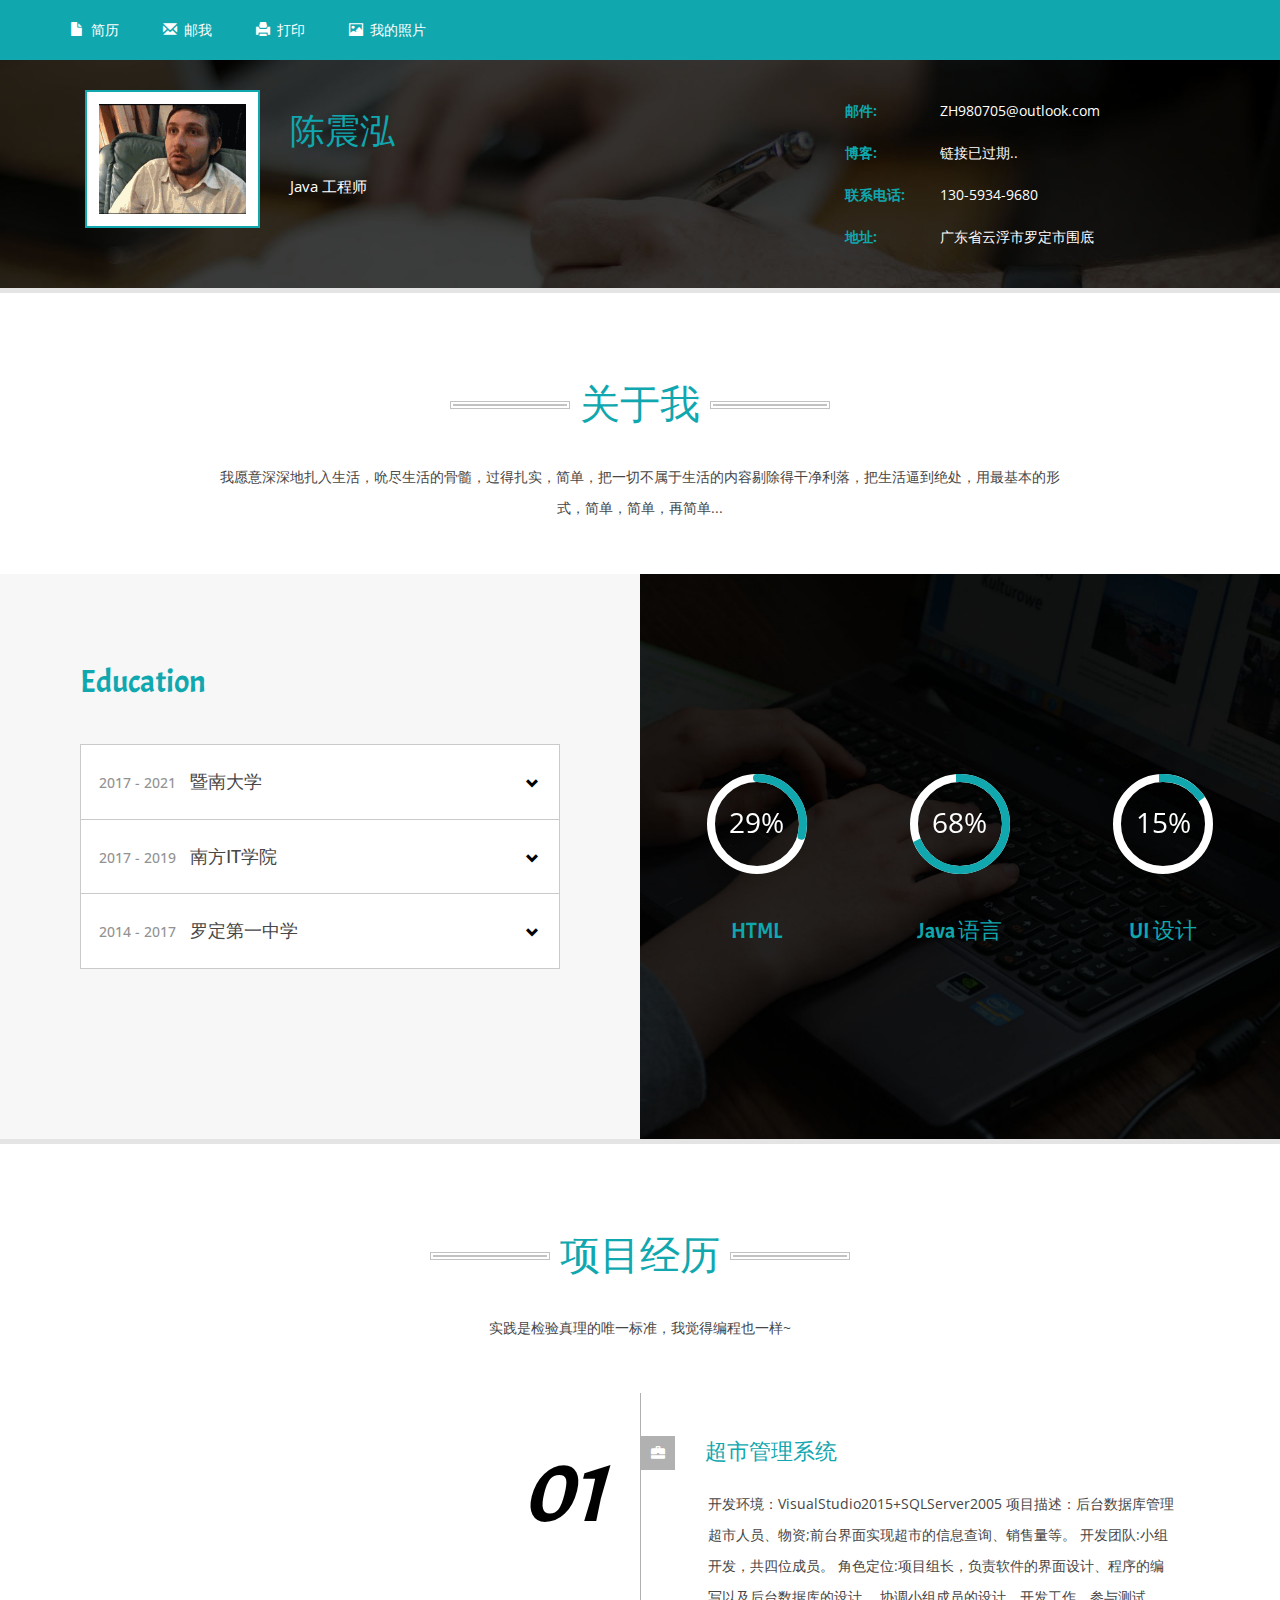
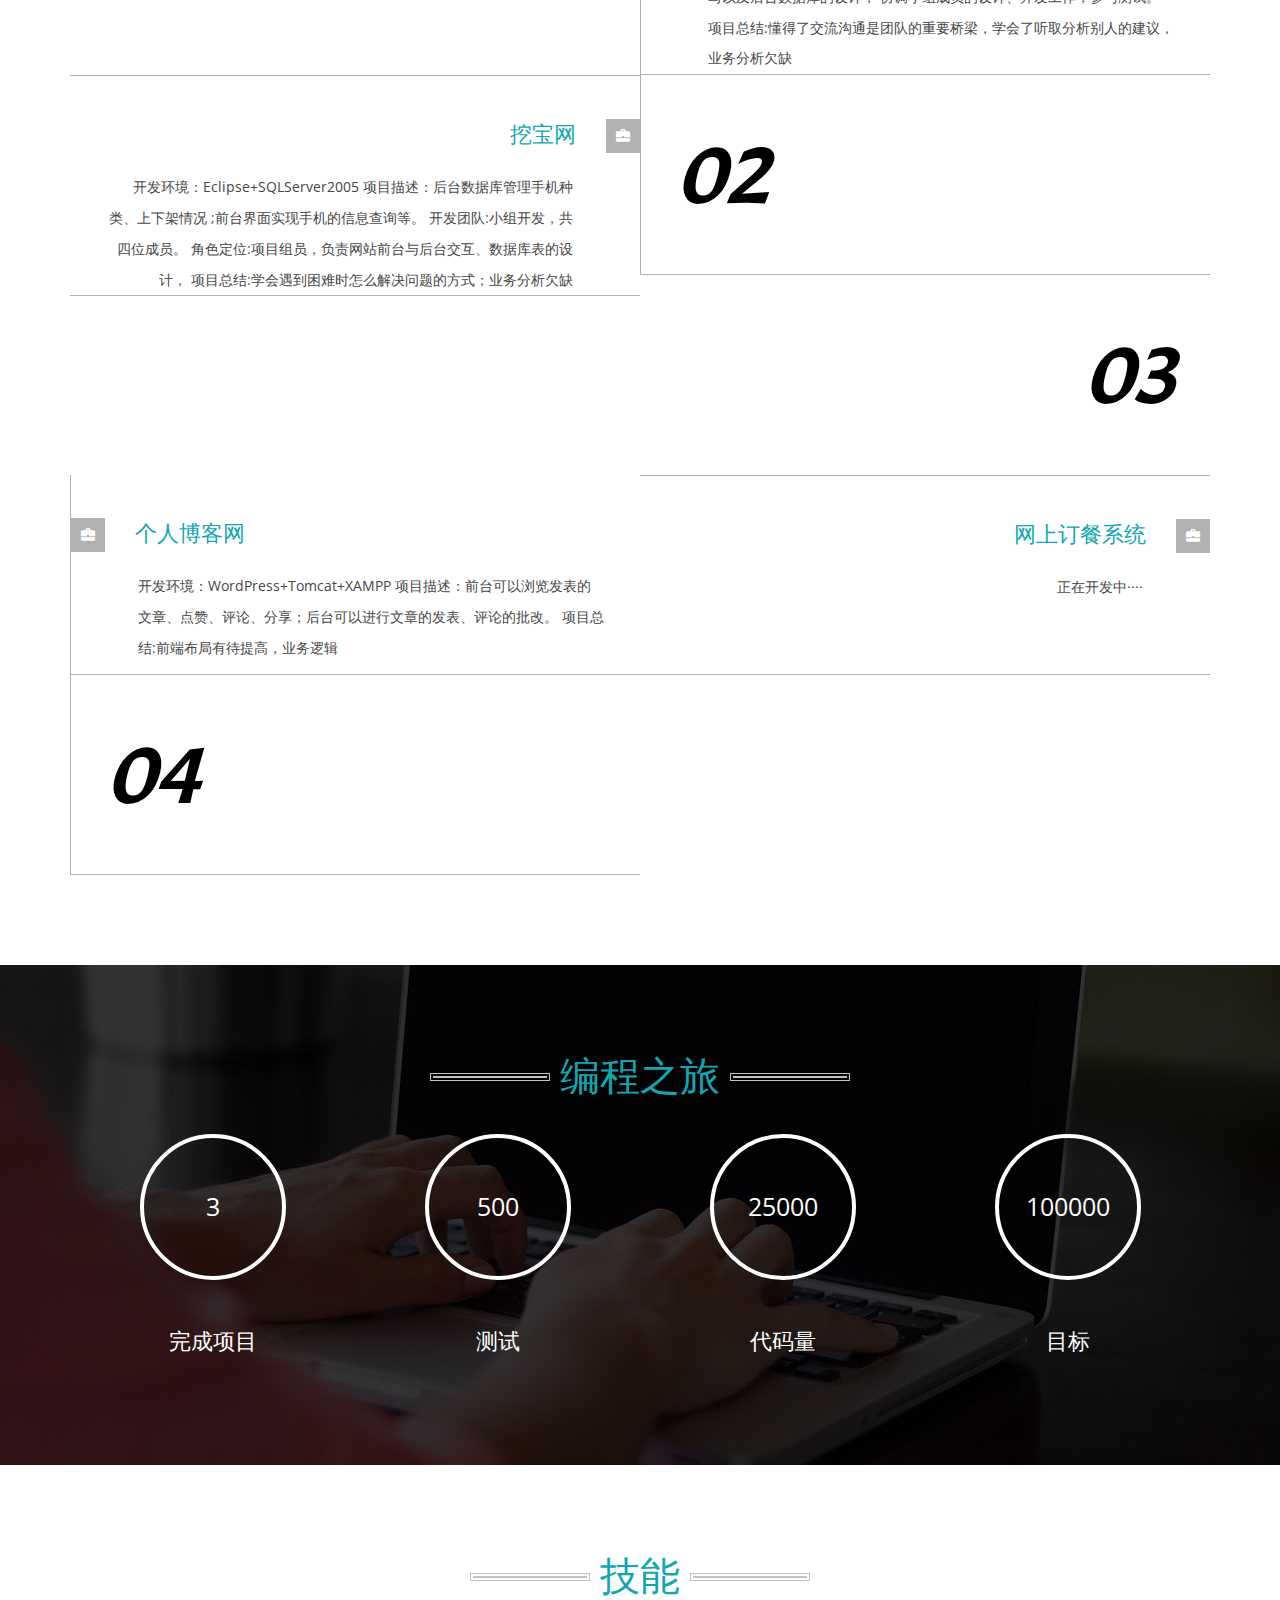
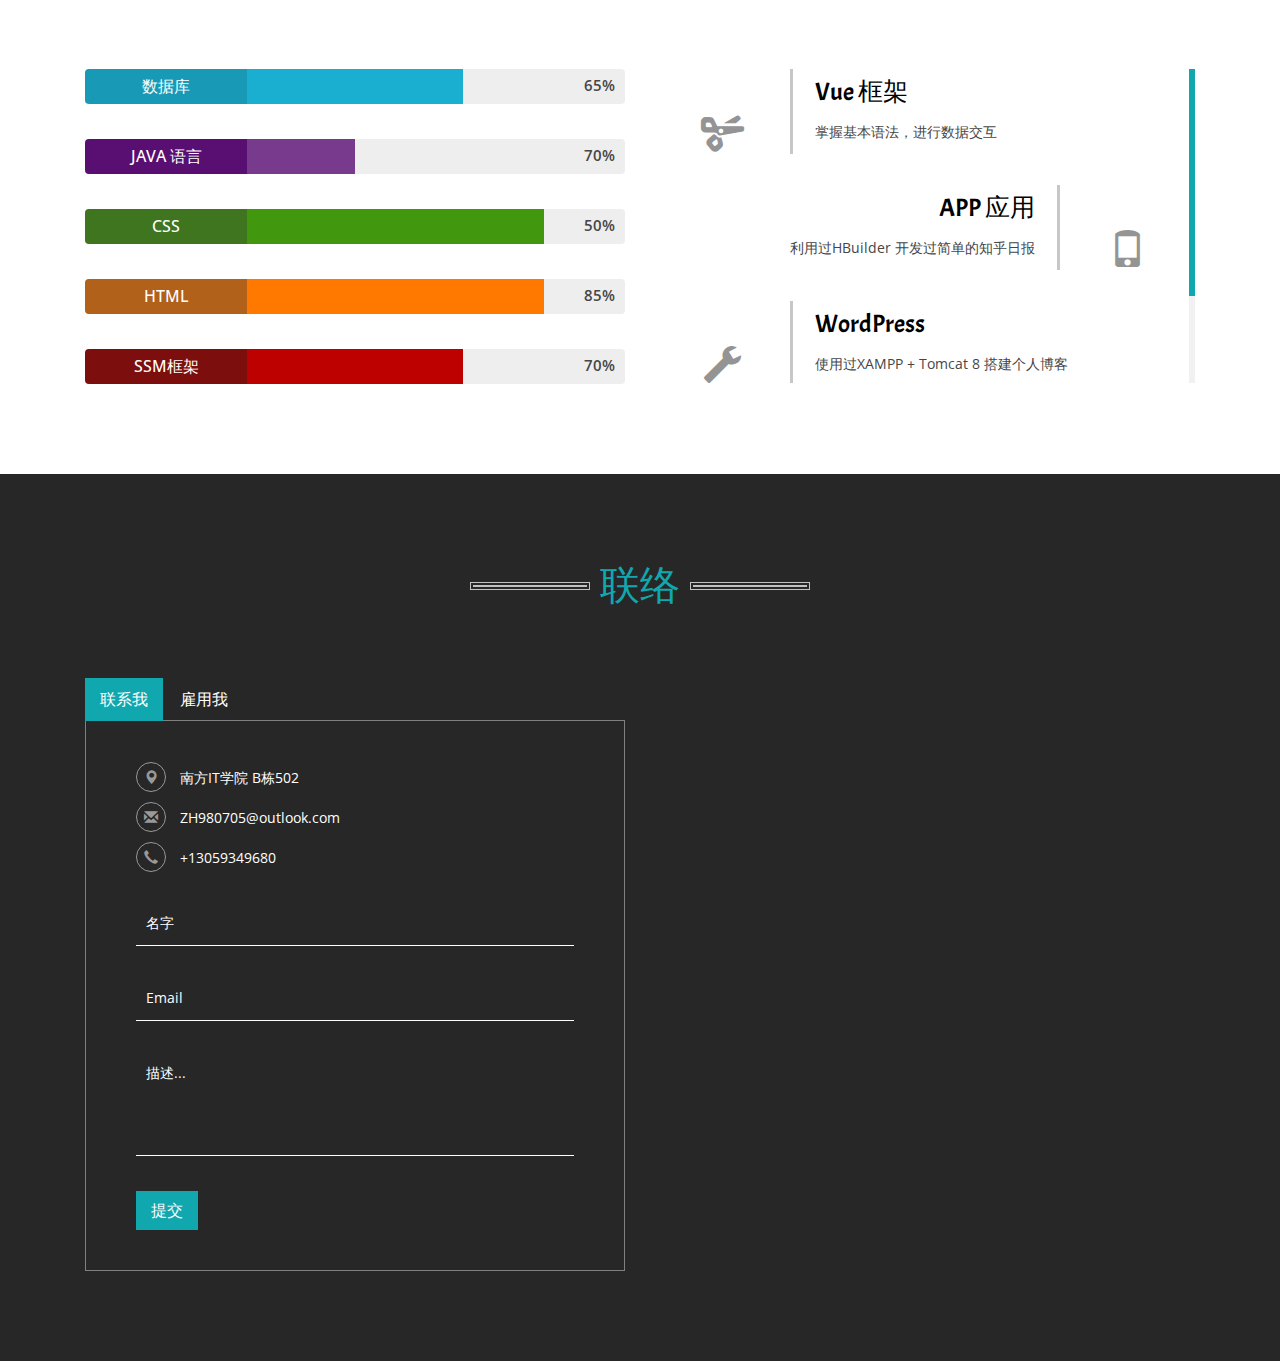
==== commit 73bc99de: "简历" ====
--- a/index.html
+++ b/index.html
@@ -107,7 +107,7 @@
 			<div class="container">
 				<div class="col-md-8 header-left">
 					<div class="col-sm-5 pro-pic">
-						<img class="img-responsive" src="images/pic1.jpg" alt=" " />
+						<img class="img-responsive" src="images/pic1.gif" alt=" " />
 					</div>
 					<div class="col-sm-5 pro-text">
 						<h1>陈震泓</h1>
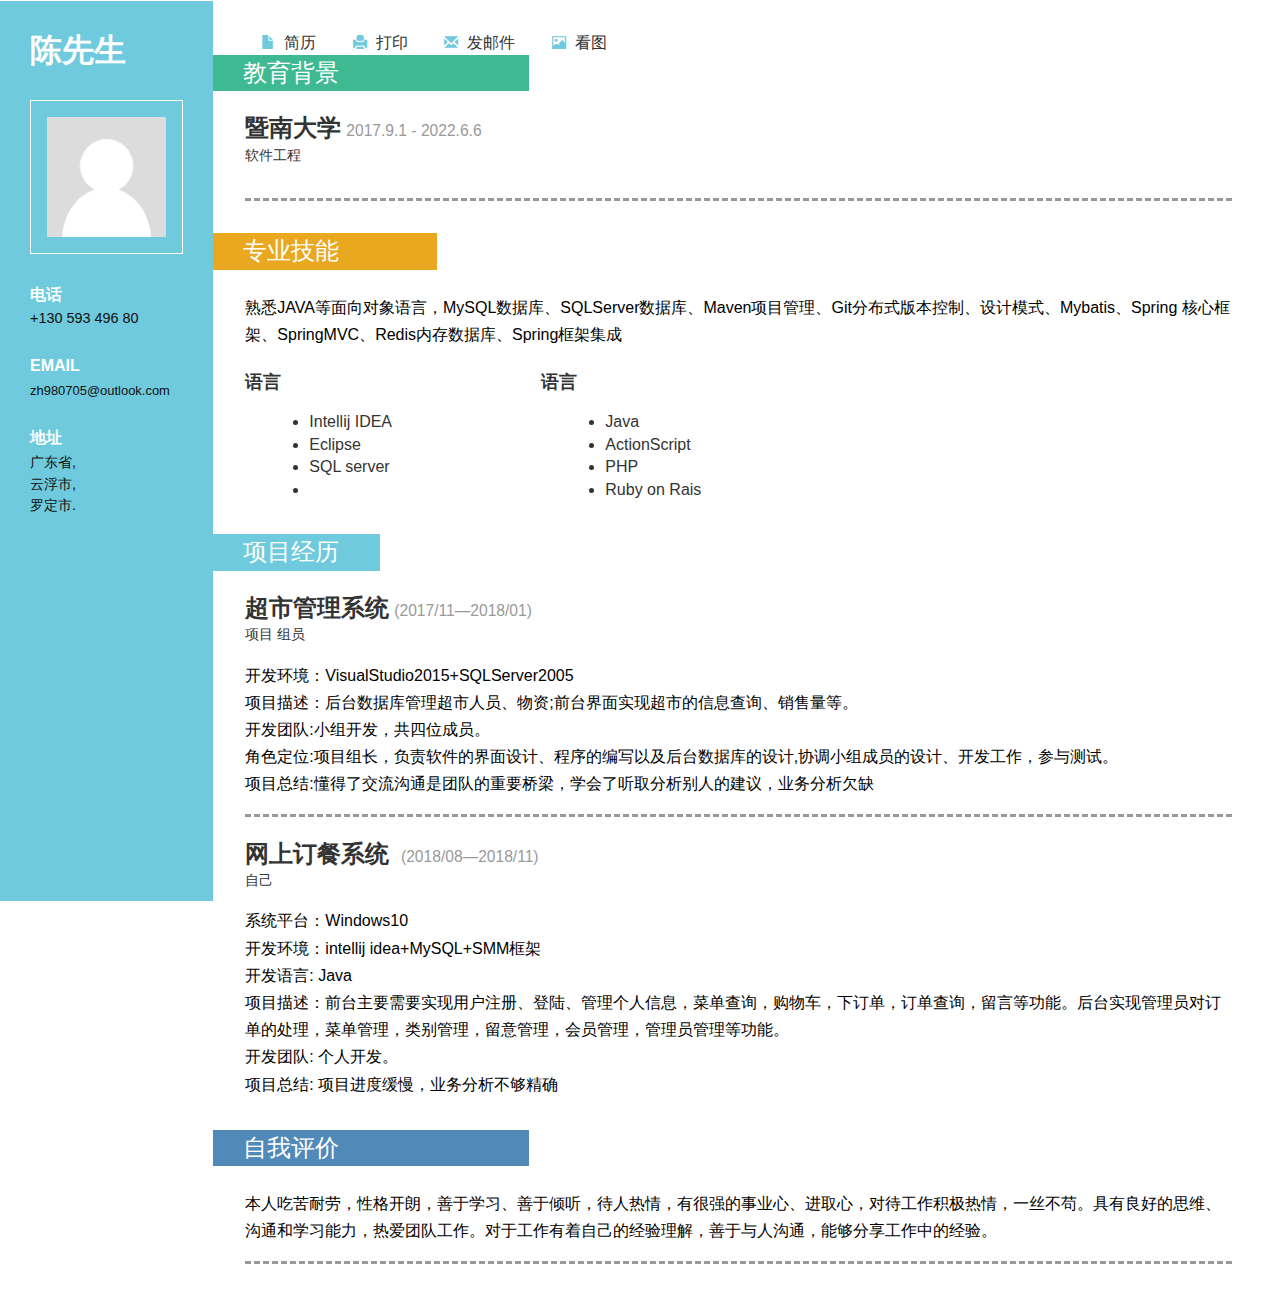
==== commit 300359a1: "update" ====
--- a/index.html
+++ b/index.html
@@ -1,948 +1,149 @@
-<!DOCTYPE html>
+<!DOCTYPE HTML>
 <html>
-	<head>
-		<title>Home</title>
-		<!-- for-mobile-apps -->
-		<meta name="viewport" content="width=device-width, initial-scale=1">
-		<meta http-equiv="Content-Type" content="text/html; charset=utf-8" />
-		<meta name="keywords" content="" />
-		<script type="application/x-javascript">
-			addEventListener("load", function() {
-				setTimeout(hideURLbar, 0);
-			}, false);
+<head>
+<title>Home</title>
+<link href="css/bootstrap.css" rel='stylesheet' type='text/css' />
+<!-- jQuery (necessary JavaScript plugins) -->
+<script src="js/jquery.min.js"></script>
+<!-- Custom Theme files -->
+ <link href="css/dashboard.css" rel="stylesheet">
+<link href="css/style.css" rel='stylesheet' type='text/css' />
 
-			function hideURLbar() {
-				window.scrollTo(0, 1);
-			}
-		</script>
-		<!-- //for-mobile-apps -->
-		<link href="css/bootstrap.css" rel="stylesheet" type="text/css" media="all" />
-		<link href="css/style.css" rel="stylesheet" type="text/css" media="all" />
-		<!-- js -->
-		<script type="text/javascript" src="js/jquery-2.1.4.min.js"></script>
-		<!-- //js -->
-		<!-- fonts -->
-		<link href='https://fonts.googleapis.com/css?family=Open+Sans:300italic,400italic,600italic,700italic,800italic,400,300,600,700,800'
-		 rel='stylesheet' type='text/css'>
-		<link href='https://fonts.googleapis.com/css?family=Acme' rel='stylesheet' type='text/css'><!-- //fonts -->
+<!-- Custom Theme files -->
+<!--//theme-style-->
+<meta name="viewport" content="width=device-width, initial-scale=1">
+<meta http-equiv="Content-Type" content="text/html; charset=utf-8" />
+<meta name="keywords" content="Curriculum Vitae Responsive web template, Bootstrap Web Templates, Flat Web Templates, Andriod Compatible web template,
+Smartphone Compatible web template, free webdesigns for Nokia, Samsung, LG, SonyErricsson, Motorola web design" />
+<script type="application/x-javascript"> addEventListener("load", function() { setTimeout(hideURLbar, 0); }, false); function hideURLbar(){ window.scrollTo(0,1); } </script>
+<!-- start menu -->
 
-		<!-- start-smoth-scrolling -->
-		<script type="text/javascript" src="js/move-top.js"></script>
-		<script type="text/javascript" src="js/easing.js"></script>
-		<script type="text/javascript">
-			jQuery(document).ready(function($) {
-				$(".scroll").click(function(event) {
-					event.preventDefault();
-					$('html,body').animate({
-						scrollTop: $(this.hash).offset().top
-					}, 1000);
-				});
-			});
-		</script>
-		<!-- start-smoth-scrolling -->
-
-		<!-- skills -->
-		<script src="js/pie-chart.js" type="text/javascript"></script>
-		<script type="text/javascript">
-			$(document).ready(function() {
-				$('#demo-pie-1').pieChart({
-					barColor: '#10A7AF',
-					trackColor: '#fff',
-					lineCap: 'round',
-					lineWidth: 8,
-					onStep: function(from, to, percent) {
-						$(this.element).find('.pie-value').text(Math.round(percent) + '%');
-					}
-				});
-
-				$('#demo-pie-2').pieChart({
-					barColor: '#10A7AF',
-					trackColor: '#fff',
-					lineCap: 'butt',
-					lineWidth: 8,
-					onStep: function(from, to, percent) {
-						$(this.element).find('.pie-value').text(Math.round(percent) + '%');
-					}
-				});
-
-				$('#demo-pie-3').pieChart({
-					barColor: '#10A7AF',
-					trackColor: '#fff',
-					lineCap: 'square',
-					lineWidth: 8,
-					onStep: function(from, to, percent) {
-						$(this.element).find('.pie-value').text(Math.round(percent) + '%');
-					}
-				});
-
-				$('#demo-pie-4').pieChart({
-					barColor: '#10A7AF',
-					trackColor: '#fff',
-					lineCap: 'square',
-					lineWidth: 8,
-					onStep: function(from, to, percent) {
-						$(this.element).find('.pie-value').text(Math.round(percent) + '%');
-					}
-				});
-			});
-		</script>
-		<!-- skills -->
-		<script type="text/javascript" src="js/numscroller-1.0.js"></script>
-
-	</head>
-	<body>
-		<!-- banner -->
-		<div class="header-top">
-			<div class="container">
-				<ul>
-					<li><a class="scroll" href="#about"><span class="glyphicon glyphicon-file" aria-hidden="true"></span>简历</a></li>
-					<li><a class="scroll" href="#emailme"><span class="glyphicon glyphicon-envelope" aria-hidden="true"></span>邮我</a></li>
-					<li><a href="javascript:window.print()"><span class="glyphicon glyphicon-print" aria-hidden="true"></span>打印</a></li>
-					<li><a href="#portfolioModal9" class="portfolio-link b-link-diagonal b-animate-go" data-toggle="modal">
-							<span class="glyphicon glyphicon-picture" aria-hidden="true"></span>我的照片</a></li>
-				</ul>
-			</div>
+</head>
+<body>
+<!-- header -->
+<div class="col-sm-3 col-md-2 sidebar">
+		 <div class="sidebar_top">
+			 <h1>陈先生</h1>
+			 <img src="images/avt.png" alt=""/>
+		 </div>
+		<div class="details">
+			 <h3>电话</h3>
+			 <p>+130 593 496 80</p>
+			 <h3>EMAIL</h3>
+			 <p><a href="mailto@example.com">zh980705@outlook.com</a></p>
+			 <address>
+			 <h3>地址</h3>
+			 <span>广东省,</span>
+			 <span>云浮市,</span>
+			 <span>罗定市.</span>
+			 </address>
+			 
 		</div>
-		<div class="header">
-			<div class="container">
-				<div class="col-md-8 header-left">
-					<div class="col-sm-5 pro-pic">
-						<img class="img-responsive" src="images/pic1.gif" alt=" " />
-					</div>
-					<div class="col-sm-5 pro-text">
-						<h1>陈震泓</h1>
-						<p>Java 工程师</p>
-					</div>
-					<div class="clearfix"></div>
-				</div>
-				<div class="col-md-4 header-right ">
-					<ul class="list-left">
-						<li>邮件:</li>
-						<li>博客:</li>
-						<li>联系电话:</li>
-						<li>地址: </li>
-					</ul>
-					<ul class="list-right">
-						<li><a href="mailto:info@example.com">ZH980705@outlook.com</a></li>
-						<li><a href="mailto:info@example.com">链接已过期..</a></li>
-						<li>130-5934-9680</li>
-						<li>广东省云浮市罗定市围底</li>
-					</ul>
-					<div class="clearfix"></div>
-				</div>
-				<div class="clearfix"></div>
-			</div>
-		</div>
-		<!-- //banner -->
-		<!-- about -->
-		<div id="about" class="about">
-			<div class="container">
-				<h3 class="tittle">关于我</h3>
-				<p class="abt-para">我愿意深深地扎入生活，吮尽生活的骨髓，过得扎实，简单，把一切不属于生活的内容剔除得干净利落，把生活逼到绝处，用最基本的形式，简单，简单，再简单... </p>
-			</div>
-			<div class="col-md-6 abt-left ">
-				<h2>Education</h2>
-				<div class="accordion">
-					<div class="accordion-section">
-						<h5><a class="accordion-section-title" href="#accordion-1">
-								<span>2017 - 2021</span> 暨南大学
-								<i class="glyphicon glyphicon-chevron-down"></i>
-								<div class="clearfix"></div>
-							</a></h5>
-						<!-- <div id="accordion-1" class="accordion-section-content">
-									<h6>Honors & Awards</h6>
-									<ul>
-										<li><span class="glyphicon glyphicon-ok" aria-hidden="true"></span><a href="#">voluptatem accusantium</a></li>
-										<li><span class="glyphicon glyphicon-ok" aria-hidden="true"></span><a href="#">accusantium doloremque</a></li>
-										<li><span class="glyphicon glyphicon-ok" aria-hidden="true"></span><a href="#">doloremque laudantium</a></li>
-									</ul>
-								</div> -->
-					</div>
-
-					<div class="accordion-section">
-						<h5><a class="accordion-section-title" href="#accordion-2">
-								<span>2017 - 2019</span> 南方IT学院
-								<i class="glyphicon glyphicon-chevron-down"></i>
-								<div class="clearfix"></div>
-							</a></h5>
-						<!-- <div id="accordion-2" class="accordion-section-content">
-									<h6>Seminars</h6>
-									<ul>
-										<li><span class="glyphicon glyphicon-ok" aria-hidden="true"></span><a href="#">voluptatem accusantium</a></li>
-										<li><span class="glyphicon glyphicon-ok" aria-hidden="true"></span><a href="#">accusantium doloremque</a></li>
-										<li><span class="glyphicon glyphicon-ok" aria-hidden="true"></span><a href="#">doloremque laudantium</a></li>
-									</ul>
-								</div> -->
-					</div>
-
-					<div class="accordion-section">
-						<h5><a class="accordion-section-title" href="#accordion-3">
-								<span>2014 - 2017</span> 罗定第一中学
-								<i class="glyphicon glyphicon-chevron-down"></i>
-								<div class="clearfix"></div>
-							</a></h5>
-						<!-- <div id="accordion-3" class="accordion-section-content">
-									<h6>Competitions</h6>
-									<ul>
-										<li><span class="glyphicon glyphicon-ok" aria-hidden="true"></span><a href="#">voluptatem accusantium</a></li>
-										<li><span class="glyphicon glyphicon-ok" aria-hidden="true"></span><a href="#">accusantium doloremque</a></li>
-										<li><span class="glyphicon glyphicon-ok" aria-hidden="true"></span><a href="#">doloremque laudantium</a></li>
-									</ul>
-								</div> -->
-					</div>
+		<div class="clearfix"></div>
+</div>
+<!---->
+<link href="css/popuo-box.css" rel="stylesheet" type="text/css" media="all"/>
+<script src="js/jquery.magnific-popup.js" type="text/javascript"></script>
+	<!---//pop-up-box---->			
+<div class="col-sm-9 col-sm-offset-3 col-md-10 col-md-offset-2 main">
+	 <div class="content">
+		 <div class="details_header">
+			 <ul>
+				 <li><a href="index.html"><span class="glyphicon glyphicon-file" aria-hidden="true"></span>简历</a></li>
+				 <li><a href="#"><span class="glyphicon glyphicon-print" aria-hidden="true"></span>打印</a></li>
+				 <li><a href="contact.html"><span class="glyphicon glyphicon-envelope" aria-hidden="true"></span>发邮件</a></li>
+				 <li><a class="play-icon popup-with-zoom-anim" href="#small-dialog"><span class="glyphicon glyphicon-picture" aria-hidden="true"></span>看图</a></li>
+				 <div id="small-dialog" class="mfp-hide">
+					 <img src="images/g4.jpg" alt=""/>
+				 </div>
+				 <script>
+						$(document).ready(function() {
+						$('.popup-witmh-zoom-anim').magnificPopup({
+							type: 'inline',
+							fixedContentPos: false,
+							fixedBgPos: true,
+							overflowY: 'auto',
+							closeBtnInside: true,
+							preloader: false,
+							midClick: true,
+							removalDelay: 300,
+							mainClass: 'my-mfp-zoom-in'
+						});
+																						
+						});
+				</script>
+			 </ul>
+		 </div>
+		 <div class="education">
+			 <h3 class="clr3">教育背景</h3>
+			 <div class="education_details">
+				 <h4>暨南大学<span>2017.9.1 - 2022.6.6</span></h4>
+				 <h6>软件工程</h6>
+				 <p class="cmpny1"></p>
+			 </div>
+		 </div>
+		 <div class="skills">
+			 <h3 class="clr2">专业技能</h3>
+			 <div class="skill_info">
+				 <p >熟悉JAVA等面向对象语言，MySQL数据库、SQLServer数据库、Maven项目管理、Git分布式版本控制、设计模式、Mybatis、Spring 核心框架、SpringMVC、Redis内存数据库、Spring框架集成</p>
+			 </div>
+			 <div class="skill_list">
+				 <div class="skill1">
+					 <h4>语言</h4>
+					 <ul>
+						 <li>Intellij IDEA</li>
+						 <li>Eclipse</li>
+						 <li>SQL server</li>
+						 <li></li>
+					 </ul>
+				 </div>
+				 <div class="skill2">
+					 <h4>语言</h4>
+					 <ul>
+						 <li>Java</li>
+						 <li>ActionScript</li>
+						 <li>PHP</li>
+						 <li>Ruby on Rais</li>
+					 </ul>
+				 </div>
+				 <div class="clearfix"></div>
+			 </div>
+		 </div>
+		 <div class="company">
+			 <h3 class="clr1">项目经历</h3>
+			 <div class="company_details">
+				 <h4>超市管理系统<span>(2017/11—2018/01)</span></h4>
+				 <h6>项目 组员</h6>
+				 <p class="cmpny1">
+					 开发环境：VisualStudio2015+SQLServer2005<br/>
+					 项目描述：后台数据库管理超市人员、物资;前台界面实现超市的信息查询、销售量等。<br/>
+					 开发团队:小组开发，共四位成员。<br/>
+					 角色定位:项目组长，负责软件的界面设计、程序的编写以及后台数据库的设计,协调小组成员的设计、开发工作，参与测试。<br/>
+					 项目总结:懂得了交流沟通是团队的重要桥梁，学会了听取分析别人的建议，业务分析欠缺</p>
+			 </div>
+			 <div class="company_details">
+				 <h4>网上订餐系统 <span> (2018/08—2018/11)</span></h4>
+				 <h6>自己</h6>
+				 <p>
+					 系统平台：Windows10<br/>
+					 开发环境：intellij idea+MySQL+SMM框架<br/>
+					 开发语言:  Java<br/>
+					 项目描述：前台主要需要实现用户注册、登陆、管理个人信息，菜单查询，购物车，下订单，订单查询，留言等功能。后台实现管理员对订单的处理，菜单管理，类别管理，留意管理，会员管理，管理员管理等功能。<br/>
+					 开发团队: 个人开发。<br/>
+					 项目总结: 项目进度缓慢，业务分析不够精确
+				 </p>
+			 </div>
+		 </div>
 
 
-				</div>
-				<script>
-					jQuery(document).ready(function() {
-								function close_accordion_section() {
-									jQuery('.accordion .accordion-section-title').removeClass('active');
-									jQuery('.accordion .accordion-section-content').slideUp(300).removeClass('open');
-								}
-
-								jQuery('.accordion-section-title').click(function(e) {
-									// Grab current anchor value
-									var currentAttrValue = jQuery(this).attr('href');
-
-									if(jQuery(e.target).is('.active')) {
-										close_accordion_section();
-									}else {
-										close_accordion_section();
-
-										// Add active class to section title
-										jQuery(this).addClass('active');
-										// Open up the hidden content panel
-										jQuery('.accordion ' + currentAttrValue).slideDown(300).addClass('open'); 
-									}
-
-									e.preventDefault();
-								});
-							});
-				</script>
-			</div>
-			<div class="col-md-6 abt-right ">
-				<div class="col-sm-4 abt-gd-left text-center">
-					<div id="demo-pie-1" class="pie-title-center" data-percent="30"> <span class="pie-value"></span> </div>
-					<h4>HTML</h4>
-				</div>
-
-				<div class="col-sm-4 abt-gd-left text-center">
-					<div id="demo-pie-3" class="pie-title-center" data-percent="70"> <span class="pie-value"></span> </div>
-					<h4>Java 语言</h4>
-				</div>
-				<div class="col-sm-4 abt-gd-left text-center">
-					<div id="demo-pie-4" class="pie-title-center" data-percent="15"> <span class="pie-value"></span> </div>
-					<h4>UI 设计</h4>
-				</div>
-				<div class="clearfix"></div>
-			</div>
-			<div class="clearfix"></div>
-		</div>
-		<!-- about -->
-		<!-- education -->
-		<div class="employment">
-			<div class="container">
-				<h3 class="tittle ">项目经历</h3>
-				<p class="abt-para ">实践是检验真理的唯一标准，我觉得编程也一样~</p>
-				<div class="col-md-6 employ-left">
-					<h4>01</h4>
-				</div>
-				<div class="col-md-6 employ-right">
-					<h5><span class="glyphicon glyphicon-briefcase" aria-hidden="true"></span>超市管理系统</h5>
-					<p>		
-						开发环境：VisualStudio2015+SQLServer2005
-						项目描述：后台数据库管理超市人员、物资;前台界面实现超市的信息查询、销售量等。
-						开发团队:小组开发，共四位成员。
-						角色定位:项目组长，负责软件的界面设计、程序的编写以及后台数据库的设计，
-						协调小组成员的设计、开发工作，参与测试。
-						项目总结:懂得了交流沟通是团队的重要桥梁，学会了听取分析别人的建议，业务分析欠缺
-					</p>
-				</div>
-				<div class="col-md-6 employ-left2">
-					<h5>挖宝网<span class="glyphicon glyphicon-briefcase" aria-hidden="true"></span></h5>
-					<p>
-						开发环境：Eclipse+SQLServer2005
-						项目描述：后台数据库管理手机种类、上下架情况 ;前台界面实现手机的信息查询等。
-						开发团队:小组开发，共四位成员。
-						角色定位:项目组员，负责网站前台与后台交互、数据库表的设计，
-						项目总结:学会遇到困难时怎么解决问题的方式；业务分析欠缺
-					</p>
-				</div>
-				<div class="col-md-6 employ-right2">
-					<h4>02</h4>
-				</div>
-				<div class="col-md-6 employ-left ">
-					<h4>03</h4>
-				</div>
-				<div class="col-md-6 employ-right">
-					<h5><span class="glyphicon glyphicon-briefcase" aria-hidden="true"></span>个人博客网</h5>
-					<p> 开发环境：WordPress+Tomcat+XAMPP 项目描述：前台可以浏览发表的文章、点赞、评论、分享；后台可以进行文章的发表、评论的批改。
-						项目总结:前端布局有待提高，业务逻辑
-					</p>
-				</div>
-				<div class="col-md-6 employ-left2">
-					<h5>网上订餐系统<span class="glyphicon glyphicon-briefcase" aria-hidden="true"></span></h5>
-					<p>正在开发中···· </p>
-				</div>
-				<div class="col-md-6 employ-right2">
-					<h4>04</h4>
-				</div>
-				<div class="clearfix"></div>
-			</div>
-		</div>
-		<!-- education -->
-		<!-- num scroller -->
-		<div class="num-scroller">
-			<div class="container">
-				<h3 class="tittle ">编程之旅</h3>
-				<div class="col-md-3 capabil-grid text-center">
-
-					<div class='numscroller numscroller-big-bottom' data-slno='1' data-min='0' data-max='3' data-delay='.5'
-					 data-increment="100">3</div>
-					<p>完成项目</p>
-				</div>
-				<div class="col-md-3 capabil-grid text-center">
-
-					<div class='numscroller numscroller-big-bottom' data-slno='1' data-min='0' data-max='500' data-delay='.5'
-					 data-increment="5">500</div>
-					<p>测试</p>
-				</div>
-				<div class="col-md-3 capabil-grid text-center">
-
-					<div class='numscroller numscroller-big-bottom' data-slno='1' data-min='0' data-max='25000' data-delay='.5'
-					 data-increment="100">25000</div>
-					<p>代码量</p>
-				</div>
-				<div class="col-md-3 capabil-grid text-center">
-					<div class='numscroller numscroller-big-bottom' data-slno='1' data-min='0' data-max='100000' data-delay='.5'
-					 data-increment="99">100000</div>
-					<p>目标</p>
-				</div>
-				<div class="clearfix"></div>
-			</div>
-		</div>
-		<!-- //num scroller -->
-		<!-- portfolio -->
-		<!-- <div class="portfolio">
-	<div class="container">
-		<h3 class="tittle ">就这么多</h3>
-			<div class="portfolio-grids">
-				<script src="js/easyResponsiveTabs.js" type="text/javascript"></script>
-				<script type="text/javascript">
-									$(document).ready(function () {
-										$('#horizontalTab').easyResponsiveTabs({
-											type: 'default', //Types: default, vertical, accordion           
-											width: 'auto', //auto or any width like 600px
-											fit: true   // 100% fit in a container
-										});
-									});
-									
-				</script>
-				<div class="sap_tabs">
-					<div id="horizontalTab" style="display: block; width: 100%; margin: 0px;">
-						<ul class="resp-tabs-list">
-							<li class="resp-tab-item" aria-controls="tab_item-0" role="tab"><span></span></li> 
-							<li class="resp-tab-item" aria-controls="tab_item-1" role="tab"><span></span></li> 
-							<li class="resp-tab-item" aria-controls="tab_item-2" role="tab"><span>Graphic Design</span></li> 
-						</ul>				  	 
-						<div class="resp-tabs-container">
-							<div class="tab-1 resp-tab-content" aria-labelledby="tab_item-0">
-								<div class="col-md-3 team-gd ">
-									<div class="thumb">
-										<a href="#portfolioModal1" class="portfolio-link b-link-diagonal b-animate-go" data-toggle="modal"><img src="images/pic4.jpg" alt="">
-										<div class="team_pos">
-											<ul>
-												<li>
-													<div class="morph pic fb_icon1">
-													</div>
-												</li>
-											</ul>
-										</div>
-										</a>
-									</div>
-								</div>
-								<div class="col-md-3 team-gd ">
-									<div class="thumb">
-										<a href="#portfolioModal3" class="portfolio-link b-link-diagonal b-animate-go" data-toggle="modal"><img src="images/pic5.jpg" alt="">
-										<div class="team_pos">
-											<ul>
-												<li>
-													<div class="morph pic fb_icon1">
-													</div>
-												</li>
-											</ul>
-										</div>
-										</a>
-									</div>
-								</div>
-								<div class="col-md-3 team-gd ">
-									<div class="thumb">
-										<a href="#portfolioModal2" class="portfolio-link b-link-diagonal b-animate-go" data-toggle="modal"><img src="images/pic9.jpg" alt="">
-										<div class="team_pos">
-											<ul>
-												<li>
-													<div class="morph pic fb_icon1">
-													</div>
-												</li>
-											</ul>
-										</div>
-										</a>
-									</div>
-								</div>
-								<div class="col-md-3 team-gd ">
-									<div class="thumb">
-										<a href="#portfolioModal4" class="portfolio-link b-link-diagonal b-animate-go" data-toggle="modal"><img src="images/pic6.jpg" alt="">
-										<div class="team_pos">
-											<ul>
-												<li>
-													<div class="morph pic fb_icon1">
-													</div>
-												</li>
-											</ul>
-										</div>
-										</a>
-									</div>
-								</div>
-								<div class="col-md-3 team-gd yes_marg ">
-									<div class="thumb">
-										<a href="#portfolioModal5" class="portfolio-link b-link-diagonal b-animate-go" data-toggle="modal"><img src="images/pic10.jpg" alt="">
-										<div class="team_pos">
-											<ul>
-												<li>
-													<div class="morph pic fb_icon1">
-													</div>
-												</li>
-											</ul>
-										</div>
-										</a>
-									</div>
-								</div>
-								<div class="col-md-3 team-gd yes_marg ">
-									<div class="thumb">
-										<a href="#portfolioModal6" class="portfolio-link b-link-diagonal b-animate-go" data-toggle="modal"><img src="images/pic11.jpg" alt="">
-										<div class="team_pos">
-											<ul>
-												<li>
-													<div class="morph pic fb_icon1">
-													</div>
-												</li>
-											</ul>
-										</div>
-										</a>
-									</div>
-								</div>
-								<div class="col-md-3 team-gd yes_marg ">
-									<div class="thumb">
-										<a href="#portfolioModal7" class="portfolio-link b-link-diagonal b-animate-go" data-toggle="modal"><img src="images/pic13.jpg" alt="">
-										<div class="team_pos">
-											<ul>
-												<li>
-													<div class="morph pic fb_icon1">
-													</div>
-												</li>
-											</ul>
-										</div>
-										</a>
-									</div>
-								</div>
-								<div class="col-md-3 team-gd yes_marg ">
-									<div class="thumb">
-										<a href="#portfolioModal8" class="portfolio-link b-link-diagonal b-animate-go" data-toggle="modal"><img src="images/pic14.jpg" alt="">
-										<div class="team_pos">
-											<ul>
-												<li>
-													<div class="morph pic fb_icon1">
-													</div>
-												</li>
-											</ul>
-										</div>
-										</a>
-									</div>
-								</div>
-								<div class="clearfix"></div>
-							</div>
-							<div class="tab-1 resp-tab-content" aria-labelledby="tab_item-1">
-								<div class="col-md-3 team-gd ">
-									<div class="thumb">
-										<a href="#portfolioModal5" class="portfolio-link b-link-diagonal b-animate-go" data-toggle="modal"><img src="images/pic10.jpg" alt="">
-										<div class="team_pos">
-											<ul>
-												<li>
-													<div class="morph pic fb_icon1">
-													</div>
-												</li>
-											</ul>
-										</div>
-										</a>
-									</div>
-								</div>
-								<div class="col-md-3 team-gd  ">
-									<div class="thumb">
-										<a href="#portfolioModal6" class="portfolio-link b-link-diagonal b-animate-go" data-toggle="modal"><img src="images/pic11.jpg" alt="">
-										<div class="team_pos">
-											<ul>
-												<li>
-													<div class="morph pic fb_icon1">
-													</div>
-												</li>
-											</ul>
-										</div>
-										</a>
-									</div>
-								</div>
-								<div class="col-md-3 team-gd ">
-									<div class="thumb">
-										<a href="#portfolioModal7" class="portfolio-link b-link-diagonal b-animate-go" data-toggle="modal"><img src="images/pic13.jpg" alt="">
-										<div class="team_pos">
-											<ul>
-												<li>
-													<div class="morph pic fb_icon1">
-													</div>
-												</li>
-											</ul>
-										</div>
-										</a>
-									</div>
-								</div>
-								<div class="clearfix"></div>
-							</div>
-							<div class="tab-1 resp-tab-content" aria-labelledby="tab_item-2">
-								<div class="col-md-3 team-gd ">
-									<div class="thumb">
-										<a href="#portfolioModal2" class="portfolio-link b-link-diagonal b-animate-go" data-toggle="modal"><img src="images/pic9.jpg" alt="">
-										<div class="team_pos">
-											<ul>
-												<li>
-													<div class="morph pic fb_icon1">
-													</div>
-												</li>
-											</ul>
-										</div>
-										</a>
-									</div>
-								</div>
-								<div class="col-md-3 team-gd ">
-									<div class="thumb">
-										<a href="#portfolioModal4" class="portfolio-link b-link-diagonal b-animate-go" data-toggle="modal"><img src="images/pic6.jpg" alt="">
-										<div class="team_pos">
-											<ul>
-												<li>
-													<div class="morph pic fb_icon1">
-													</div>
-												</li>
-											</ul>
-										</div>
-										</a>
-									</div>
-								</div>
-								<div class="col-md-3 team-gd">
-									<div class="thumb">
-										<a href="#portfolioModal5" class="portfolio-link b-link-diagonal b-animate-go" data-toggle="modal"><img src="images/pic10.jpg" alt="">
-										<div class="team_pos">
-											<ul>
-												<li>
-													<div class="morph pic fb_icon1">
-													</div>
-												</li>
-											</ul>
-										</div>
-										</a>
-									</div>
-								</div>
-								<div class="col-md-3 team-gd">
-									<div class="thumb">
-										<a href="#portfolioModal6" class="portfolio-link b-link-diagonal b-animate-go" data-toggle="modal"><img src="images/pic11.jpg" alt="">
-										<div class="team_pos">
-											<ul>
-												<li>
-													<div class="morph pic fb_icon1">
-													</div>
-												</li>
-											</ul>
-										</div>
-										</a>
-									</div>
-								</div>
-								<div class="clearfix"></div>
-							</div>
-						</div>
-					</div>
-				</div>
-			</div>
-	</div>
-</div> -->
-		<!-- //portfolio -->
-		<!-- more skills -->
-		<div class="more">
-			<div class="container">
-				<h3 class="tittle ">技能</h3>
-				<div class="col-md-6 skill-left ">
-					<div class="progress">
-						<div class="progress-bar progress-bar-success" style="width: 30%">数据库
-							<span class="sr-only">35% Complete (success)</span>
-						</div>
-						<div class="progress-bar progress-bar-warning " style="width: 40%">
-							<span class="sr-only"></span>
-						</div>
-						<p>65%</p>
-						<div class="clearfix"></div>
-					</div>
-					<div class="progress">
-						<div class="progress-bar progress-bar-success1" style="width: 30%">JAVA 语言
-							<span class="sr-only">35% Complete (success)</span>
-						</div>
-						<div class="progress-bar progress-bar-warning1" style="width: 20%">
-							<span class="sr-only"></span>
-						</div>
-						<p>70%</p>
-						<div class="clearfix"></div>
-					</div>
-					<div class="progress">
-						<div class="progress-bar progress-bar-success3" style="width: 30%">CSS
-							<span class="sr-only">35% Complete (success)</span>
-						</div>
-						<div class="progress-bar progress-bar-warning3 " style="width: 55%">
-							<span class="sr-only"></span>
-						</div>
-						<p>50%</p>
-						<div class="clearfix"></div>
-					</div>
-					<div class="progress">
-						<div class="progress-bar progress-bar-success2" style="width: 30%">HTML
-							<span class="sr-only">35% Complete (success)</span>
-						</div>
-						<div class="progress-bar progress-bar-warning2" style="width: 55%">
-							<span class="sr-only"></span>
-						</div>
-						<p>85%</p>
-						<div class="clearfix"></div>
-					</div>
-
-					<div class="progress no-marg">
-						<div class="progress-bar progress-bar-success4" style="width: 30%">SSM框架
-							<span class="sr-only">35% Complete (success)</span>
-						</div>
-						<div class="progress-bar progress-bar-warning4" style="width: 40%">
-							<span class="sr-only"></span>
-						</div>
-						<p>70%</p>
-						<div class="clearfix"></div>
-					</div>
-				</div>
-				<div class="col-md-6 skill-right ">
-					<div class="scrollbar scrollbar1">
-						<div class="more-gds">
-							<div class="col-sm-3 more-left">
-								<span class="glyphicon glyphicon-scissors" aria-hidden="true"></span>
-							</div>
-							<div class="col-sm-9 more-right">
-								<h4>Vue 框架</h4>
-								<p>掌握基本语法，进行数据交互</p>
-							</div>
-							<div class="clearfix"></div>
-						</div>
-						<div class="more-gds yes_marg">
-							<div class="col-sm-9 more-right2">
-								<h4>APP 应用</h4>
-								<p>利用过HBuilder 开发过简单的知乎日报</p>
-							</div>
-							<div class="col-sm-3 more-left">
-								<span class="glyphicon glyphicon-phone" aria-hidden="true"></span>
-							</div>
-							<div class="clearfix"></div>
-						</div>
-						<div class="more-gds yes_marg">
-							<div class="col-sm-3 more-left">
-								<span class="glyphicon glyphicon-wrench" aria-hidden="true"></span>
-							</div>
-							<div class="col-sm-9 more-right">
-								<h4>WordPress</h4>
-								<p>使用过XAMPP + Tomcat 8 搭建个人博客</p>
-							</div>
-							<div class="clearfix"></div>
-						</div>
-						<div class="more-gds yes_marg">
-							<div class="col-sm-9 more-right2">
-								<h4>JPress</h4>
-								<p>使用用Maven + Tomcat 8 进行个人博客的开发 </p>
-							</div>
-							<div class="col-sm-3 more-left">
-								<span class="glyphicon glyphicon-send" aria-hidden="true"></span>
-							</div>
-							<div class="clearfix"></div>
-						</div>
-					</div>
-				</div>
-				<div class="clearfix"></div>
-			</div>
-		</div>
-		<!-- more skills -->
-		<!-- contact -->
-		<div id="emailme" class="contact">
-			<div class="container">
-				<h3 class="tittle">联络</h3>
-				<div class="col-md-6 contact-left ">
-					<div class="horizontal-tab">
-						<ul class="nav nav-tabs">
-							<li class="active"><a href="#tab1" data-toggle="tab" aria-expanded="false">联系我</a></li>
-							<li class=""><a href="#tab2" data-toggle="tab" aria-expanded="false">雇用我</a></li>
-						</ul>
-						<div class="tab-content">
-							<div class="tab-pane active in" id="tab1">
-								<div class="contact-form">
-									<ul>
-										<li><i class="glyphicon glyphicon-map-marker" aria-hidden="true"></i>南方IT学院 <span>B栋502</span></li>
-										<li><i class="glyphicon glyphicon-envelope" aria-hidden="true"></i><a href="mailto:ZH980705@outlook.com">ZH980705@outlook.com</a></li>
-										<li><i class="glyphicon glyphicon-earphone" aria-hidden="true"></i>+13059349680</li>
-									</ul>
-									<form>
-										<input type="text" value="名字" onfocus="this.value = '';" onblur="if (this.value == '') {this.value = '名字';}"
-										 required="">
-										<input type="email" value="Email" onfocus="this.value = '';" onblur="if (this.value == '') {this.value = 'Email';}"
-										 required="">
-										<textarea type="text" onfocus="this.value = '';" onblur="if (this.value == '') {this.value = 'Message...';}"
-										 required="">描述...</textarea>
-										<input type="submit" value="提交">
-									</form>
-								</div>
-
-							</div>
-							<div class="tab-pane" id="tab2">
-								<div class="contact-form">
-									<form>
-										<input type="text" value="名字" onfocus="this.value = '';" onblur="if (this.value == '') {this.value = '名字';}"
-										 required="">
-										<input type="email" value="Email" onfocus="this.value = '';" onblur="if (this.value == '') {this.value = 'Email';}"
-										 required="">
-										<textarea type="text" onfocus="this.value = '';" onblur="if (this.value == '') {this.value = 'Message...';}"
-										 required="">描述...</textarea>
-										<input id="uploadFile" placeholder="Choose File" disabled="disabled" />
-										<div class="fileUpload btn btn-primary">
-											<span>文件</span>
-											<input id="uploadBtn" type="file" class="upload" />
-										</div>
-										<input type="submit" value="发送">
-									</form>
-									<script>
-										document.getElementById("uploadBtn").onchange = function() {
-											document.getElementById("uploadFile").value = this.value;
-										};
-									</script>
-								</div>
-							</div>
-
-						</div>
-					</div>
-				</div>
-				<div class="clearfix"></div>
-
-			</div>
-		</div>
-		<!-- //contact -->
-		<!-- for bootstrap working -->
-		<script src="js/bootstrap.js"></script>
-		<!-- //for bootstrap working -->
-		<!-- <div class="portfolio-modal modal fade slideanim" id="portfolioModal1" tabindex="-1" role="dialog" aria-hidden="true">
-    <div class="modal-content port-modal">
-        <div class="close-modal" data-dismiss="modal">
-            <div class="lr">
-                <div class="rl"></div>
-            </div>
-        </div>
-        <div class="container">
-			<div class="row">
-                <div class="col-lg-8 col-lg-offset-2 text-center">
-                    <div class="modal-body">
-						<h3>Image-Title</h3>
-                        <img src="images/pic4.jpg" class="img-responsive img-centered" alt="">
-                        <p>Lorem Ipsum is simply dummy text of the printing and typesetting industry. Lorem Ipsum has been the industry's standard dummy text ever since the 1500s, when an unknown printer took a galley of type and scrambled it to make a type specimen book.</p>
-                    </div>
-                </div>
-            </div>
-        </div>
-    </div>
+		 <div class="education">
+			 <h3 class="clr4">自我评价</h3>
+			 <div class="education_details">
+				 <p class="cmpny1">本人吃苦耐劳，性格开朗，善于学习、善于倾听，待人热情，有很强的事业心、进取心，对待工作积极热情，一丝不苟。具有良好的思维、沟通和学习能力，热爱团队工作。对于工作有着自己的经验理解，善于与人沟通，能够分享工作中的经验。</p>
+			 </div>
+		 </div>
+	 </div>
 </div>
-<div class="portfolio-modal modal fade slideanim" id="portfolioModal2" tabindex="-1" role="dialog" aria-hidden="true">
-    <div class="modal-content port-modal">
-        <div class="close-modal" data-dismiss="modal">
-            <div class="lr">
-                <div class="rl"></div>
-            </div>
-        </div>
-        <div class="container">
-			<div class="row">
-                <div class="col-lg-8 col-lg-offset-2 text-center">
-                    <div class="modal-body">
-						<h3>Image-Title</h3>
-                        <img src="images/pic9.jpg" class="img-responsive img-centered" alt="">
-                        <p>Lorem Ipsum is simply dummy text of the printing and typesetting industry. Lorem Ipsum has been the industry's standard dummy text ever since the 1500s, when an unknown printer took a galley of type and scrambled it to make a type specimen book.</p>
-                    </div>
-                </div>
-            </div>
-        </div>
-    </div>
-</div>
-<div class="portfolio-modal modal fade slideanim" id="portfolioModal3" tabindex="-1" role="dialog" aria-hidden="true">
-    <div class="modal-content port-modal">
-        <div class="close-modal" data-dismiss="modal">
-            <div class="lr">
-                <div class="rl"></div>
-            </div>
-        </div>
-        <div class="container">
-			<div class="row">
-                <div class="col-lg-8 col-lg-offset-2 text-center">
-                    <div class="modal-body">
-						<h3>Image-Title</h3>
-                        <img src="images/pic5.jpg" class="img-responsive img-centered" alt="">
-                        <p>Lorem Ipsum is simply dummy text of the printing and typesetting industry. Lorem Ipsum has been the industry's standard dummy text ever since the 1500s, when an unknown printer took a galley of type and scrambled it to make a type specimen book.</p>
-                    </div>
-                </div>
-            </div>
-        </div>
-    </div>
-</div>
-<div class="portfolio-modal modal fade slideanim" id="portfolioModal4" tabindex="-1" role="dialog" aria-hidden="true">
-    <div class="modal-content port-modal">
-        <div class="close-modal" data-dismiss="modal">
-            <div class="lr">
-                <div class="rl"></div>
-            </div>
-        </div>
-        <div class="container">
-			<div class="row">
-                <div class="col-lg-8 col-lg-offset-2 text-center">
-                    <div class="modal-body">
-						<h3>Image-Title</h3>
-                        <img src="images/pic6.jpg" class="img-responsive img-centered" alt="">
-                        <p>Lorem Ipsum is simply dummy text of the printing and typesetting industry. Lorem Ipsum has been the industry's standard dummy text ever since the 1500s, when an unknown printer took a galley of type and scrambled it to make a type specimen book.</p>
-                    </div>
-                </div>
-            </div>
-        </div>
-    </div>
-</div>
-<div class="portfolio-modal modal fade slideanim" id="portfolioModal5" tabindex="-1" role="dialog" aria-hidden="true">
-    <div class="modal-content port-modal">
-        <div class="close-modal" data-dismiss="modal">
-            <div class="lr">
-                <div class="rl"></div>
-            </div>
-        </div>
-        <div class="container">
-			<div class="row">
-                <div class="col-lg-8 col-lg-offset-2 text-center">
-                    <div class="modal-body">
-						<h3>Image-Title</h3>
-                        <img src="images/pic10.jpg" class="img-responsive img-centered" alt="">
-                        <p>Lorem Ipsum is simply dummy text of the printing and typesetting industry. Lorem Ipsum has been the industry's standard dummy text ever since the 1500s, when an unknown printer took a galley of type and scrambled it to make a type specimen book.</p>
-                    </div>
-                </div>
-            </div>
-        </div>
-    </div>
-</div>
-<div class="portfolio-modal modal fade slideanim" id="portfolioModal6" tabindex="-1" role="dialog" aria-hidden="true">
-    <div class="modal-content port-modal">
-        <div class="close-modal" data-dismiss="modal">
-            <div class="lr">
-                <div class="rl"></div>
-            </div>
-        </div>
-        <div class="container">
-			<div class="row">
-                <div class="col-lg-8 col-lg-offset-2 text-center">
-                    <div class="modal-body">
-						<h3>Image-Title</h3>
-                        <img src="images/pic11.jpg" class="img-responsive img-centered" alt="">
-                        <p>Lorem Ipsum is simply dummy text of the printing and typesetting industry. Lorem Ipsum has been the industry's standard dummy text ever since the 1500s, when an unknown printer took a galley of type and scrambled it to make a type specimen book.</p>
-                    </div>
-                </div>
-            </div>
-        </div>
-    </div>
-</div>
-<div class="portfolio-modal modal fade slideanim" id="portfolioModal7" tabindex="-1" role="dialog" aria-hidden="true">
-    <div class="modal-content port-modal">
-        <div class="close-modal" data-dismiss="modal">
-            <div class="lr">
-                <div class="rl"></div>
-            </div>
-        </div>
-        <div class="container">
-			<div class="row">
-                <div class="col-lg-8 col-lg-offset-2 text-center">
-                    <div class="modal-body">
-						<h3>Image-Title</h3>
-                        <img src="images/pic13.jpg" class="img-responsive img-centered" alt="">
-                        <p>Lorem Ipsum is simply dummy text of the printing and typesetting industry. Lorem Ipsum has been the industry's standard dummy text ever since the 1500s, when an unknown printer took a galley of type and scrambled it to make a type specimen book.</p>
-                    </div>
-                </div>
-            </div>
-        </div>
-    </div>
-</div>
-<div class="portfolio-modal modal fade slideanim" id="portfolioModal8" tabindex="-1" role="dialog" aria-hidden="true">
-    <div class="modal-content port-modal">
-        <div class="close-modal" data-dismiss="modal">
-            <div class="lr">
-                <div class="rl"></div>
-            </div>
-        </div>
-        <div class="container">
-			<div class="row">
-                <div class="col-lg-8 col-lg-offset-2 text-center">
-                    <div class="modal-body">
-						<h3>Image-Title</h3>
-                        <img src="images/pic14.jpg" class="img-responsive img-centered" alt="">
-                        <p>Lorem Ipsum is simply dummy text of the printing and typesetting industry. Lorem Ipsum has been the industry's standard dummy text ever since the 1500s, when an unknown printer took a galley of type and scrambled it to make a type specimen book.</p>
-                    </div>
-                </div>
-            </div>
-        </div>
-    </div>
-</div>
-<div class="portfolio-modal modal fade slideanim" id="portfolioModal9" tabindex="-1" role="dialog" aria-hidden="true">
-    <div class="modal-content port-modal">
-        <div class="close-modal" data-dismiss="modal">
-            <div class="lr">
-                <div class="rl"></div>
-            </div>
-        </div>
-        <div class="container">
-			<div class="row">
-                <div class="col-lg-8 col-lg-offset-2 text-center">
-                    <div class="modal-body">
-                        <img src="images/pic1.jpg" class="img-responsive img-centered" alt="">
-                    </div>
-                </div>
-            </div>
-        </div>
-    </div>
-</div>
- -->
-		<!--scrolling js-->
-		<script src="js/jquery.nicescroll.js"></script>
-		<script src="js/scripts.js"></script>
-		<!--//scrolling js-->
-		<!-- smooth scrolling -->
-		<script type="text/javascript">
-			$(document).ready(function() {
-				/*
-					var defaults = {
-					containerID: 'toTop', // fading element id
-					containerHoverID: 'toTopHover', // fading element hover id
-					scrollSpeed: 1200,
-					easingType: 'linear' 
-					};
-				*/
-				$().UItoTop({
-					easingType: 'easeOutQuart'
-				});
-			});
-		</script>
-		<a href="#" id="toTop" style="display: block;"> <span id="toTopHover" style="opacity: 1;"> </span></a>
-		<!-- //smooth scrolling -->
-
-	</body>
-</html>
+<!---->
+</body>
+</html>--- a/css/dashboard.css
+++ b/css/dashboard.css
@@ -0,0 +1,104 @@
+/*
+ * Base structure
+ */
+
+/* Move down content because we have a fixed navbar that is 50px tall */
+body {
+  padding-top: 50px;
+}
+
+
+/*
+ * Global add-ons
+ */
+
+.sub-header {
+  padding-bottom: 10px;
+  border-bottom: 1px solid #eee;
+}
+
+/*
+ * Top navigation
+ * Hide default border to remove 1px line.
+ */
+.navbar-fixed-top {
+  border: 0;
+}
+
+/*
+ * Sidebar
+ */
+
+/* Hide for mobile, show later */
+.sidebar {
+  display:block;
+}
+@media (min-width: 768px) {
+  .sidebar {
+    position: fixed;
+    top: 51px;
+    bottom: 0;
+    left: 0;
+    z-index: 1000;
+    display: block;
+    padding: 20px;
+    overflow-x: hidden;
+    overflow-y: auto; /* Scrollable contents if viewport is shorter than content. */
+    background-color: #f5f5f5;
+  }
+}
+
+/* Sidebar navigation */
+.nav-sidebar {
+  margin-right: -21px; /* 20px padding + 1px border */
+  margin-bottom: 20px;
+  margin-left: -20px;
+}
+.nav-sidebar > li > a {
+  padding-right: 20px;
+  padding-left: 20px;
+}
+.nav-sidebar > .active > a,
+.nav-sidebar > .active > a:hover,
+.nav-sidebar > .active > a:focus {
+  color: #fff;
+  background-color: #428bca;
+}
+
+
+/*
+ * Main content
+ */
+
+.main {
+  padding: 20px;
+}
+@media (min-width: 768px) {
+  .main {
+    padding-right: 40px;
+    padding-left: 40px;
+  }
+}
+.main .page-header {
+  margin-top: 0;
+}
+
+
+/*
+ * Placeholder dashboard ideas
+ */
+
+.placeholders {
+  margin-bottom: 30px;
+  text-align: center;
+}
+.placeholders h4 {
+  margin-bottom: 0;
+}
+.placeholder {
+  margin-bottom: 20px;
+}
+.placeholder img {
+  display: inline-block;
+  border-radius: 50%;
+}
--- a/css/style.css
+++ b/css/style.css
@@ -1,1762 +1,552 @@
+/*
+Author: W3layout
+Author URL: http://w3layouts.com
+License: Creative Commons Attribution 3.0 Unported
+License URL: http://creativecommons.org/licenses/by/3.0/
+*/
+h4, h5, h6,
+h1, h2, h3 {margin: 0;}
+ul, ol {margin: 0; padding:0;}
+p {margin: 0;}
 html, body{
-	margin:0;
-	background:	#fff;
-	font-family: 'Open Sans', sans-serif;
-}
-h4, h5, h6,
-h1, h2, h3 {
-margin: 0;
-font-family: 'Acme', sans-serif;
-}
-p{
-	margin:0;
-}
-ul,label{
-	margin:0;
-	padding:0;
-}
-input[type="button"],input[type="submit"]{
+	font-family: 'Ubuntu', sans-serif;
+	font-size: 100%;
+	background: #ffffff;
+}
+body a{
 	transition:0.5s all;
 	-webkit-transition:0.5s all;
 	-moz-transition:0.5s all;
 	-o-transition:0.5s all;
 	-ms-transition:0.5s all;
-}
-body a{
-	transition: 0.5s all;
-	-webkit-transition: 0.5s all;
-	-o-transition: 0.5s all;
-	-moz-transition: 0.5s all;
-	-ms-transition: 0.5s all;
-	text-decoration:none;
+}	
+body {
+  padding-top:0px;
+}
+a:focus {
+  outline: thin dotted;
+  outline: 0px auto -webkit-focus-ring-color;
+  outline-offset: 0px;
+  text-decoration:none;
+}
+/*-- header_top --*/
+.sidebar{
+  background:#6ecadc;
+  top: 0px;
+  padding:2em 30px;
+}
+.sidebar h1{
+	font-size:2.5em;
+	font-weight:700;
+	margin-bottom:1em;
+	COLOR:#fff;
+	font-family: 'Varela Round', sans-serif;
+	
+}
+.sidebar img{
+	border:1px solid #fff;
+	padding:1em;
+	width:100%;
+}
+.details{
+	margin-top:2em;
+}
+.details h3{
+	font-weight:600;
+	font-size:1em;
+	color:#fff;
+}  
 
-}
-body a:hover{
-	text-decoration:none;
-}
-/*-- to-top --*/
-#toTop {
-	display: none;
-	text-decoration: none;
-	position: fixed;
-	bottom: 28px;
-	right: 1%;
-	overflow: hidden;
-	z-index: 999; 
-	width: 32px;
-	height: 32px;
-	border: none;
-	text-indent: 100%;
-	background: url("../images/arr.png") no-repeat 0px 0px;
-}
-#toTopHover {
-	width: 32px;
-	height: 32px;
-	display: block;
-	overflow: hidden;
-	float: right;
-	opacity: 0;
-	-moz-opacity: 0;
-	filter: alpha(opacity=0);
-}
-/*-- //to-top --*/
-/*-- resume --*/
-.header-top{
-	background:#10A7AF;
-	padding:20px 0;
-}
-.header-top ul li a {
-    color: #fff;
-    font-size: 14px;
-    text-decoration: none;
-	outline:none;
-}
-.header-top ul li a span {
-    margin-right: 7px;
-}
-.header-top ul li {
-    list-style-type: none;
-    display: inline-block;
-    margin-right: 40px;
-}
-.header {
-    background: #f7f7f7;
-    padding: 30px 0;
-    border-bottom: 5px solid #E4E4E4;
-}
-.header-left {
-    padding: 0;
-}
-.pro-pic {
-    width: 27%;
-}
-.pro-pic img {
-    border: 2px solid #10A7AF;
-    padding: 12px;
-    background: #fff;
-}
-
-.pro-text h1 {
-    font-size: 35px;
-    margin: 23px 0 24px;
-    color: #10A7AF;
-    text-transform: uppercase;
-}
-.pro-text p {
-    font-size: 15px;
-    color: #fff;
-}
-.header-right ul li {
-    font-size: 14px;
-    line-height: 3em;
-    list-style-type: none;
-    color: #fff;
-}
-ul.list-left {
-    float: left;
-    width: 27%;
-}
-ul.list-right {
-    float: left;
-    width: 73%;
-}
-ul.list-left li {
-    font-weight: 700;
-    color: #10A7AF;
-}
-.header-right ul li a {
-    color: #fff;
-    text-decoration: none;
-}
-.header{
-    background: url(../images/pic2.jpg) no-repeat center;
-    background-size: cover;
-    -webkit-background-size: cover;
-    -o-background-size: cover;
-    -ms-background-size: cover;
-    -moz-background-size: cover;
-}
-
-/*-- //resume --*/
-.about {
-    padding: 90px 0 0;
-    border-bottom: 5px solid #E4E4E4;
-}
-h3.tittle {
-    font-size: 40px;
-    text-transform: uppercase;
-    text-align: center;
-    margin-bottom: 35px;
-    color: #10A7AF;
-}
-p.abt-para {
-    color: #464646;
-    line-height: 2.2em;
-    text-align: center;
-    font-size: 14px;
-    width: 75%;
-    margin: 0 auto 50px;
-}
-.abt-left{
-	background:#f7f7f7;
-}
-.abt-right{
-    background: url(../images/pic3.jpg) no-repeat center;
-    background-size: cover;
-    -webkit-background-size: cover;
-    -o-background-size: cover;
-    -ms-background-size: cover;
-    -moz-background-size: cover;
-	min-height:610px;	
-}
-.abt-gd-left {
-    padding-top: 200px;
-}
-/*--pie-chart---*/
-.pie-title-center {
+.details p{
+	color:#101010;
+	font-size:0.9em;
+	margin:5px 0 2em 0;
+}
+.details p a{
+	color:#101010;
+	font-size:0.9em;
+}
+address h3{
+	margin-bottom:5px;
+}
+address span{
+	display:block;
+	color:#101010;
+	font-size:0.9em;
+	line-height:1.5em;
+}
+/*----*/
+.main{  
+  padding:2em 0;
+}
+.content{
+	margin-right:3em;
+}
+.glyphicon {
+  top:1px;
+}
+.glyphicon-file:before,.glyphicon-print:before,.glyphicon-envelope:before,.glyphicon-picture:before{
+    margin-right: 9px;
+  font-size: 14px;
+  color: #6ecadc;
+}
+.details_header{
+	padding: 0em 1em 0 2em;
+}
+.details_header ul li{
+	display:inline-block;
+}
+.details_header ul li a{
+	padding:0 1em;
+	color:#333;
+}
+.details_header ul li a:hover{
+	color:#6ecadc;
+}
+.company {
+	margin:2em 0;
+}
+.company h3{
+  color: #FFF;
+  padding: 5px 41px 5px 30px;
   display: inline-block;
-  position: relative;
+}
+.skills h3{
+  color: #FFF;
+  padding: 5px 98px 5px 30px;
+  display: inline-block;
+}
+.company_details,.education_details {
+	padding:1.5em 0 0em 2em;
+}
+.company_details h4,.education_details h4{
+	color:#333;
+	font-weight:600;
+	font-size:1.5em;
+	margin-bottom:6px;
+	font-family: 'Varela Round', sans-serif;
+}
+.company_details h4 span,.education_details h4 span{
+	font-size: 0.65em;
+  margin-left: 5px;
+  color: #999;
+  font-weight:400;
+}
+.company_details h6,.education_details h6{
+	font-weight:400;
+	margin-bottom:1.3em;
+	font-size:0.9em;
+}
+.company_details p,.skill_info p,.education_details p{
+	color: #000000;
+	font-weight:300;
+	line-height:1.7em;
+}
+.cmpny1{
+	border-bottom:3px dashed #999;
+	padding-bottom:1em;
+}
+.skills{
+	margin:2em 0;
+}
+.skill_info {
+	padding:1.5em 0 0 2em;
+}
+.skill_list{
+	padding:1.5em 0 0 2em;
+}
+.skill1,.skill2{
+	 float:left;
+	 width:30%;
+}
+.skill1 h4,.skill2 h4{
+	color:#333;
+	font-weight:600;
+	margin-bottom:1em;
+	display:inline-block;
+}
+.skill1 ul,.skill2 ul{
+	padding-left:4em;
+}
+.skill1 ul li,.skill2 ul li{
+	color:#333;
+}
+.education  h3{
+  background: #999;
+  color: #FFF;
+  padding: 5px 190px 5px 30px;
+  display: inline-block;
+}
+h3.clr1{
+	background:#6ecadc;
+}
+h3.clr2{
+	background:#e9a820;
+}
+h3.clr3{
+	background:#3eb991;
+}
+h3.clr4{
+    background: #518ab9;
+}
+.copywrite{
+	padding-left:2em;
+	margin-top:1em;
+}
+.copywrite p{
+	color:#999;
+	font-size:0.9em;
+}
+.copywrite p a{
+	color:#999;
+}
+.copywrite p a:hover{
+	color:#6ecadc;
+}
+.contact-grid form{
+	padding:2em 0 0 2em;
+}
+.contact-grid input[type="text"], .contact-grid textarea {
+  width: 80%;
+  padding: 0.7em;
+  margin: 0.5em 0;
+  background: none;
+  outline: none;
+  border: 1px solid #A09F9F;
+  font-size: 1em;
+  color: #A09F9F;
+  -webkit-appearance: none;
+}
+.send input[type="submit"] {
+  width: 14%;
+  font-size: 1.1em;
+  background:#e9a820;
+  padding: 0.4em 0.8em;
   text-align: center;
-}
-h3.tittle:after, h3.tittle:before {
-    border: 4px double #c2c2c2;
-    width: 120px;
-    display: inline-block;
-    content: "";
-    margin: 9px 10px;
-}
-
-.pie-value {
-    display: block;
-    position: absolute;
-    font-size: 28px;
-    top: 27%;
-    left: 0;
-    right: 0;
-    color: #fff;
-}
-.abt-gd-left h4 {
-    margin-top: 40px;
-    color: #10A7AF;
-    font-weight: 100;
-    font-size: 22px;
-}
-.abt-left {
-    padding: 120px 100px 0;
-	min-height:610px;
-}
-.abt-left h2 {
-    font-size: 32px;
-    color: #10A7AF;
-    margin-bottom: 45px;
-}
-/*-- //about--*/
-/*-- Accordion --*/
-.accordion, .accordion * {
-	-webkit-box-sizing:border-box; 
-	-moz-box-sizing:border-box; 
-	box-sizing:border-box;
-}
-
-.accordion {
-	overflow:hidden;
-	background:#f7f7f7;
-    border: 1px solid #CACACA;
-}
-/*----- Section Titles -----*/
-.accordion-section-title {
-    width: 100%;
-    display: inline-block;
-    border-bottom:1px solid #CACACA;
-    background: #fff;
-    transition: all linear 0.15s;
-    font-size: 20px;
-    color: #464646;
-    text-indent: 2em;
-	text-decoration:none;
-    padding: 31px 0;
-	font-family: 'Open Sans', sans-serif;
-	text-transform:uppercase;
-}
-
-.accordion-section-title.active, .accordion-section-title:hover,.accordion-section-title.focus {
-    color: #464646;
-	text-decoration:none;
-}
-
-.accordion-section:last-child .accordion-section-title {
-border-bottom: none;
-}
-.accordion-section-content.open{
-    border-top: 1px solid #cacaca;	
-}
-.accordion-section-content {
-    padding: 15px 15px;
-    display: none;
-    border: none;
-    border-bottom: 1px solid #cacaca;
-    background: #fff;
-    text-decoration: none;
-    text-indent: 2em;
-}
-.accordion p {
-    color: #464646;
-    font-size: 14px;
-    line-height: 1.8em;
-}
-.accordion i {
-    float: right;
-    margin:4px 20px 0 0;
-    color: #000;
-    font-size: 13px;
-}
-a.accordion-section-title span {
-    font-family: 'Open Sans', sans-serif;
-    font-size: 14px;
-    margin: 0 9px 14px 0;
-    color: #929292;
-}
-.accordion-section h6 {
-    font-size: 20px;
-    margin-bottom: 15px;
-}
-.accordion-section ul li {
-    list-style-type: none;
-    line-height: 2em;
-    font-size: 14px;
-    color: #464646;
-}
-.accordion-section ul li a{
-    color: #464646;
-	text-decoration:none;	
-}
-.accordion-section ul li span {
-    margin-right: 14px;
-    color: #10A7AF;
-    font-weight: 100;
-}
-/*-- Section Content --*/
-/*-- employment --*/
-.employment{
-	padding:90px 0;
-}
-
-.employ-right h5 {
-    font-size: 22px;
-    color: #10A7AF;
-    margin-bottom: 20px;
-    text-transform: uppercase;
-}
-.employ-right h5 span {
-    color: #fff;
-    background: #b1b1b1;
-    font-size: 14px;
-    padding: 10px 10px;
-    margin-right: 30px;
-}
-.employ-right {
-    border: 1px solid #B1B1B1;
-    padding: 42px 35px 0px 0px;
-    border-right: none;
-    min-height: 200px;
-    border-top: none;
-}
-.employ-right p {
-    padding-left: 4.8em;
-    color: #464646;
-    line-height: 2.2em;
-    font-size: 14px;
-}
-.employ-left2 p {
-    padding-right: 4.8em;
-    color: #464646;
-    line-height: 2.2em;
-    font-size: 14px;
-	text-align:right;
-}
-.employ-left h4 {
-    text-align: right;
-    font-size: 86px;
-    color: #000;
-    font-style: italic;
-}
-.employ-left{
-    padding: 53px 35px 0px 0px;
-    min-height: 200px;
-}
-.employ-left2{
-    padding: 42px 0px 0px 35px;
-    border: none;
-    border-bottom: 1px solid #B1B1B1;
-    border-top: 1px solid #B1B1B1;
-    min-height: 200px;
-}
-.employ-left2 h5 {
-    text-align: right;
-    font-size: 22px;
-    color: #10A7AF;
-    margin-bottom: 20px;
-    text-transform: uppercase;
-}
-.employ-left2 h5 span {
-    color: #fff;
-    background: #b1b1b1;
-    font-size: 14px;
-    padding: 10px 10px;
-    margin-left: 30px;
-}
-.employ-right2 h4 {
-    font-size: 86px;
-    color: #000;
-    font-style: italic;
-}
-.employ-right2 {
-    padding: 53px 0px 0px 35px;
-    border-left: 1px solid #B1B1B1;
-    min-height: 200px;
-    border-bottom: 1px solid #B1B1B1;
-}
-.border-emp{
-	border-top: 1px solid #B1B1B1;
-	border-bottom: 1px solid #B1B1B1;
-}
-/*-- //employment --*/
-/*-- numscroller --*/
-.num-scroller{
-    background: url(../images/pic7.jpg) no-repeat center;
-    background-size: cover;
-    -webkit-background-size: cover;
-    -o-background-size: cover;
-    -ms-background-size: cover;
-    -moz-background-size: cover;
-    min-height: 500px;	
-	padding-top:90px; 
-}
-.numscroller {
-    color: #fff;
-    font-size: 25px;
-    border: 4px solid #fff;
-    width: 146px;
-    height: 146px;
-    border-radius: 100%;
-    line-height: 136px;
-    margin: 0 auto;
-}
-.capabil-grid p {
-    margin-top: 45px;
-    text-align: center;
-    font-size: 22px;
-    color: #fff;
-    font-weight: 500;
-    text-transform: uppercase;
-}
-/*-- //numscroller --*/
-.portfolio{
-	padding:90px 0;
-    border-bottom: 5px solid #E4E4E4;
-}
-.sap_tabs{
-	clear:both;
-	padding: 0em 0 0em;
-}
-.resp-tabs-list {
-	text-align:center;
-    list-style: none;
-    margin: 3em 0 4em 0;
-    padding: 0;
-}
-.resp-tab-item{
-    margin: 0 25px;
-    padding: 0 35px 25px 35px;
-    text-decoration: none;
-    color: #ccc;
-    cursor: pointer;
-    font-size: 18px;
-    text-transform: uppercase;
-    border-bottom: 2px solid #ccc;
-    display: inline-block;
-    text-align: center;
-    list-style: none;
-    outline: none;
-    -webkit-transition: all 0.3s ease-out;
-    -moz-transition: all 0.3s ease-out;
-    -ms-transition: all 0.3s ease-out;
-    -o-transition: all 0.3s ease-out;
-    transition: all 0.3s ease-out;
-    text-transform: Capitalize;
-    font-weight: 600;
-}
-.resp-tab-active,.resp-tab-item:hover{
-	color: #333;
-    border-bottom:2px solid #10A7AF;
-}
-.resp-tabs-container {
-	padding: 0px;
-	clear: left;	
-}
-h2.resp-accordion {
-	cursor: pointer;
-	padding: 5px;
-	display: none;
-}
-.resp-tab-content {
-	display: none;
-}
-.resp-content-active, .resp-accordion-active {
-   display: block;
-}
-
-.thumb {
-    max-width: 100%;
-    margin-left: auto;
-    margin-right: auto;
-    position: relative;
-    overflow: hidden;
-}
-.thumb:before, .thumb:after {
-    content: "";
-    position: absolute;
-    opacity: 0;
-    pointer-events: none;
-    z-index: 6;
-    -webkit-transition: all 0.5s ease 0s;
-    transition: all 0.5s ease 0s;
-    box-shadow: none;
-}
-.thumb:before {
-    top:28px;
-    left:28px;
-    right: 100%;
-    bottom: 100%;
-    border-top: 3px solid #10A7AF;
-    border-left: 3px solid #10A7AF;
-}
-.thumb:hover:before {
-    opacity: 1;
-    bottom: 0;
-    right: 0;
-}
-.thumb:hover img {
-    -ms-transform: scale(1.1);
-    -webkit-transform: scale(1.1);
-    transform: scale(1.1);
-}
-.thumb img {
-    -webkit-transition: 0.35s all ease;
-    transition: 0.35s all ease;
+  color: #fff;
+  border: none;
+  outline: none;
+  -webkit-appearance: none;
+}
+.send input[type="submit"]:hover {
+  background: #6ecadc;
+}
+.contact-grid textarea {
+  resize: none;
+}
+.map{
+	padding:2em 0 0 2em;
+}
+.map iframe {
+  width: 100%;
+  height: 350px;
+  border: none;
+}
+/*--responsive--*/
+@media (max-width: 1366px){
+.sidebar h1 {
+  font-size: 2em;
+}
+}
+@media (max-width: 1024px){
+.sidebar {
+  padding: 2em 17px;
+  width:20%;
+}
+.sidebar h1 {
+  font-size: 1.6em;
+}
+.main {
+  margin-left: 19.666667%;
+  width: 80%;
+}
+}
+@media (max-width: 768px){
+.sidebar {
+  width: 22%;
+}
+.main {
+  margin-left: 21.666667%;
+  width: 78%;
+}
+.sidebar h1 {
+  font-size: 1.4em;
+}
+.sidebar img {
+  padding: 0.5em;
+  width: 89%;
+}
+.details_header {
+  padding: 0em 1em 0 1em;
+}
+.details_header ul li a {
+  padding: 0 1em;
+  font-size: 0.9em;
+}
+.company h3,.skills h3,.education h3{
+  font-size: 1.2em;
+}
+.company_details h4, .education_details h4 {
+  font-size: 1.1em;
+}
+.company_details h6, .education_details h6 {
+  font-size: 0.8em;
+}
+.company_details p, .skill_info p, .education_details p {
+  font-size: 0.8em;
+}
+.cmpny1 {
+  padding-bottom: 1.5em;
+}
+.skill1, .skill2 {
+  float: left;
+  width: 50%;
+}
+.skill1 ul li,.skill2 ul li{
+	font-size:0.85em;
+}
+.skill1 h4, .skill2 h4 {
+  font-size: 1em;
+}
+.skill_list {
+  padding: 0.7em 0 0 2em;
+}
+.details p {
+  font-size: 0.75em;
+}
+address span {
+  font-size: 0.8em;
+}
+.contact-grid input[type="text"], .contact-grid textarea {
+  width: 100%;
+  font-size: 0.8em;
+}
+.send input[type="submit"] {
+  width: 20%;
+  font-size:0.85em;
+}
+}
+@media (max-width: 736px){
+.sidebar {
+  width: 100%;
+}
+.main {
+  margin-left: 0;
+  width: 100%;
+}
+.sidebar_top{
+	width:30%;
+	float:left;
+	margin-right:5%;
+}
+.details{
+	width:30%;
+	float:right;
+}
+}
+@media (max-width: 640px){
+.sidebar {
+  width: 100%;
+}
+.main {
+  margin-left: 0;
+  width: 100%;
+}
+.sidebar_top{
+	width:30%;
+	float:left;
+	margin-right:5%;
+}
+.details{
+	width:30%;
+	float:right;
+}
+.sidebar img{
 	width:100%;
 }
-.thumb .team_pos {
-    position: absolute;
-    background:rgba(0, 0, 0, 0.41);
-    width: 100%;
-    bottom: -84px;
-    left: 0;
-    margin-top: 0px;
-    padding: 6px 0;
-    text-align: center;
-}
-.thumb:after {
-    left: 100%;
-    top: 100%;
-    bottom:28px;
-    right:28px;
-    border-bottom: 3px solid #10A7AF;
-    border-right: 3px solid #10A7AF;
-}
-.thumb:hover:after {
-    opacity: 1;
-    left: 0;
-    top: 0;
-}
-.thumb:hover .team_pos {
-    top: 0;
-}
-.thumb:hover ul li {
-    margin: 77px 0px 0;
-}
-.team ul li {
-    display: inline-block;
-    margin: 11px 5px 0;
-    width: 14%;
-}
-.pic {
-    overflow: hidden;
-    margin: auto;
-}
-.fb_icon1 {
-    background: url(../images/search.png) no-repeat 2px 1px #000;
-    width: 50px;
-    height: 50px;
-    border-radius: 100%;
-    -webkit-border-radius: 100%;
-    -moz-border-radius: 100%;
-    -ms-border-radius: 100%;
-    -o-border-radius: 100%;
-}
-.modal-header {
-    border: none;
-}
-button.close{
-	outline:none;
-}
-.modal-dialog {
-    width: 600px;
-    margin: 13em auto 0;
-}
-.port-modal{
-	background:none;
-	box-shadow:none;
-	border:none;
-}
-div#portfolioModal1,div#portfolioModal2,div#portfolioModal3,div#portfolioModal4,div#portfolioModal5,div#portfolioModal6,div#portfolioModal7,div#portfolioModal8,div#portfolioModal9,div#portfolioModal10 {
-    background: rgba(0, 0, 0, 0.55);
-}
-/*-- portfolio --*/
-
-#portfolio .portfolio-item {
-    right: 0;
-    margin: 0 0 15px;
-}
-#portfolio .portfolio-item .portfolio-link {
-    display: block;
-    position: relative;
-    margin: 0 auto;
-    max-width: 400px;
-}
-#portfolio .portfolio-item .portfolio-link .caption {
-    position: absolute;
-    width: 100%;
-    height: 100%;
-    opacity: 0;
-    background: rgba(24,188,156,.9);
-    -webkit-transition: all ease .5s;
-    -moz-transition: all ease .5s;
-    transition: all ease .5s;
-}
-#portfolio .portfolio-item .portfolio-link .caption:hover {
-    opacity: 1;
-}
-#portfolio .portfolio-item .portfolio-link .caption .caption-content {
-    position: absolute;
-    top: 50%;
-    width: 100%;
-    height: 20px;
-    margin-top: -12px;
-    text-align: center;
-    font-size: 20px;
-    color: #fff;
-}
-#portfolio .portfolio-item .portfolio-link .caption .caption-content i {
-    margin-top: -12px;
-	font-size: 35px;
-}
-#portfolio * {
-    z-index: 2;
-}
-@media(min-width:767px) {
-    #portfolio .portfolio-item {
-    margin: 0 0 30px;
-    }
-}
-
-.portfolio-modal .modal-content h3 {
-    margin: 0 0 44px 0px;
-    font-size: 2em;
-    color: #fff;
-}
-.portfolio-modal .modal-content img {
-    margin: 0 auto;
-}
-.portfolio-modal .modal-content p {
-	font-size: 14px;
-    padding: 2em 0;
-    line-height: 1.8em;
-    color: #fff;
-}
-.portfolio-modal .close-modal {
-    position: absolute;
-    top: 25px;
-    right: 25px;
-    width: 75px;
-    height: 75px;
-    background-color: transparent;
-    cursor: pointer;
-    z-index: 1;
-}
-.portfolio-modal .close-modal:hover {
-    opacity: .7;
-}
-.col-lg-offset-2 {
-    margin-left: 0;
-	margin:30px auto 0;
-	float:none;
-}
-.portfolio-modal .close-modal .lr {
-    z-index: 1051;
-    width: 1px;
-    height: 75px;
-    margin-left: 35px;
-    background-color: #fff;
-    -webkit-transform: rotate(45deg);
-    -ms-transform: rotate(45deg);
-    transform: rotate(45deg);
-}
-.portfolio-modal .close-modal .lr .rl {
-    z-index: 1052;
-    width: 1px;
-    height: 75px;
-    background-color: #fff;
-    -webkit-transform: rotate(90deg);
-    -ms-transform: rotate(90deg);
-    transform: rotate(90deg);
-}
-.yes_marg{
-	margin-top:30px;
-}
-/*-- //portfolio --*/
-/*-- skills --*/
-.more {
-    padding: 90px 0;
-}
-.progress p{
-	float:right;
-	margin-right:10px;
-	font-weight:600;
-	color:#464646;
-	font-size:15px;
-}
-.progress {
-    height: 35px;
-    background-color: #eee;
-    border-radius: 4px;
-    -webkit-box-shadow: none;
-    box-shadow: none;
-    line-height: 32px;
-    margin-bottom: 35px;
-}
-.progress-bar {
-    font-size: 16px;
-    line-height: 34px;
-    -webkit-box-shadow: none;
-    box-shadow: none;
-	font-weight:500;
-}
-.progress-bar-success {
-    background-color: #189AB7;
-}
-.progress-bar-warning {
-    background-color: #1AAFD0;
-}
-.progress-bar.progress-bar-success1 {
-    background: #580F71;
-}
-.progress-bar.progress-bar-warning1 {
-    background: #773A8C;
-}
-.progress-bar.progress-bar-success2 {
-    background: #B16119;
-}
-.progress-bar.progress-bar-warning2 {
-    background: #ff7900;
-}
-.progress-bar.progress-bar-success3 {
-    background: #3F751F;
-}
-.progress-bar.progress-bar-warning3 {
-    background: #41980E;
-}
-.progress-bar.progress-bar-success4 {
-    background: #7D0E0E;
-}
-.progress-bar.progress-bar-warning4 {
-    background: #BD0000;
-}
-.no-marg{
-	margin:0;
-}
-.more h3,.contact h3{
-	margin-bottom:70px;
-}
-.more-left span {
-    color: #949494;
-    font-size: 37px;
-}
-.more-left{
-    text-align: center;
-    padding: 0;
-    margin-top: 45px;
-}
-
-.more-right h4,.more-right2 h4 {
-    color: #000;
-    font-size: 25px;
-    margin-bottom: 12px;
-}
-.more-right2 h4 ,.more-right2 p{
-text-align:right;	
-}
-.more-right {
-    border-left: 3px solid #C7C7C7;
-    padding: 10px 10px 10px 22px;
-}
-.more-right2 {
-    border-right: 3px solid #C7C7C7;
-    padding: 10px 22px 10px 10px;
-}
-.more-right p ,.more-right2 p{
-    font-size: 14px;
-    line-height: 1.8em;
-    color: #464646;
-}
-.scrollbar {
-    height: 314px;
-    background: #fff;
-    overflow-y: scroll;
-    padding: 0em 0em 0;
-}
-/*-- //skills --*/
-/*-- contact --*/
-.contact {
-    background: #272727;
-    padding: 90px 0;
-}
-.contact-right iframe {
-    width: 100%;
-    height: 588px;
-}
-p.copy-right {
-    color: #fff;
-    text-align: center;
-    margin-top: 50px;
-    font-size: 14px;
-}
-p.copy-right a{
-    color: #fff;
-	text-decoration:none;	
-}
-p.copy-right a:hover{
-    color: #10A7AF;	
-}
-.contact-form ul li i{
-	color: #999;
-    border: 1px solid #999;
-    padding:.5em;
-    border-radius: 100%;
-	-webkit-border-radius: 100%;
-	-moz-border-radius: 100%;
-	-o-border-radius: 100%;
-	-ms-border-radius: 100%;
-    margin-right: 1em;
-}
-.contact-form ul li{
-	margin-bottom:10px;
-}
-.contact-form {
-    padding: 40px 50px;
-    border: 1px solid #808080;
-}
-.nav-tabs > li.active > a, .nav-tabs > li.active > a:hover, .nav-tabs > li.active > a:focus {
-    color: #fff;
-    cursor: default;
-    background-color: #10A7AF;
-    border: none;
-}
-.nav-tabs > li > a {
-    margin-right: 2px;
-    line-height: 1.42857143;
-    border: none;
-    border-radius: 0px;
-}
-.nav > li > a {
-    color: #fff;
-    font-size: 16px;
-}
-.nav-tabs {
-    border-bottom: none;
-}
-.nav > li > a:hover, .nav > li > a:focus {
-    background-color: #10A7AF;
-}
-.contact-form ul li {
-    list-style-type: none;
-    font-size: 14px;
-    color: #fff;
-}
-.contact-form ul li a{
-    color: #fff;
-	text-decoration:none;
-}
-.contact-form input[type="text"],.contact-form input[type="email"],.contact-form textarea{
-    width: 100%;
-    border: none;
-    border-bottom: 1px solid #fff;
-    background: none;
-    color: #fff;
-    padding: 12px 10px;
-    margin-bottom: 30px;
-    outline: none;
-    font-size: 14px;
-	resize:none;
-}
-.contact-form input[type="submit"]{
-outline:none;
-font-size:16px;
-color:#fff;
-background:#10A7AF;
-padding:8px 15px;
-border:none;
-}
-.contact-form input[type="submit"]:hover{
-color:#10A7AF;
-background:#fff;	
-}
-.contact-form textarea{
-	min-height:105px;	
-}
-.contact-form ul {
-    margin-bottom: 30px;
-}
-
-.fileUpload {
-    position: relative;
-    overflow: hidden;
-    margin: 10px;
-}
-.fileUpload input.upload {
-    position: absolute;
-    top: 0;
-    right: 0;
-    margin: 0;
-    padding: 0;
-    font-size: 20px;
-    cursor: pointer;
-    opacity: 0;
-    filter: alpha(opacity=0);
-}
-.contact-form input#uploadFile{
-    width: 75%;
-    border: none;
-    border-bottom: 1px solid #fff;
-    background: none;
-    color: #fff;
-    padding: 12px 10px;
-    margin-bottom: 30px;
-    outline: none;
-    font-size: 14px;
-}
-.fileUpload.btn-primary {
-    color: #fff;
-    background:none;
-    border: 1px solid #10A7AF ;
-    outline: none;
-}
-.fileUpload.btn-primary:hover {
-	border: 1px solid #fff ;
-	color:#10A7AF ;
-}
-.fileUpload.btn {
-    padding: 9px 18px;
-	border-radius:0px;
-}
-/*-- //contact --*/
-/*-- responsive media queries --*/
-
-@media (max-width: 1440px){
-	.thumb:hover ul li {
-		margin: 73px 0px 0;
-	}	
-}
-@media (max-width: 1366px){
-	.abt-left {
-		padding: 90px 80px 0;
-		min-height: 565px;
-	}
-	.abt-right {
-		min-height: 565px;
-	}
-	.accordion-section-title {
-		padding: 27px 0;
-	}
-}
-@media (max-width: 1280px){
-	.accordion-section-title {
-		font-size: 18px;
-		text-indent: 1em;
-	}
-	.thumb:hover ul li {
-		margin: 72px 0px 0;
-	}	
-}
-@media (max-width: 1080px){
-	.header-right {
-		padding: 0;
-		width: 38%;
-		float:left;
-	}
-	.header-left {
-		float:left;
-		width: 61%;
-	}
-	.pro-pic {
-		width: 34%;
-	}
-	.abt-left {
-		padding: 56px 28px 0;
-		min-height: 520px;
-	}
-	.abt-right {
-		min-height: 520px;
-	}
-	.abt-gd-left {
-		padding-top: 170px;
-	}
-	.pie-value {
-		font-size: 20px;
-		top: 36%;
-	}
-	.employ-right p ,.employ-left2 p,p.abt-para,.pro-text p,ul.list-left li,.header-right ul li{
-		font-size: 13px;
-	}	
-	.abt-gd-left h4 {
-		font-size: 19px;
-	}
-	.numscroller {
-		font-size: 25px;
-		width: 127px;
-		height: 127px;
-		line-height: 118px;
-	}
-.thumb:hover ul li {
-    margin: 49px 0px 0;
-}
-	.progress-bar {
-		font-size: 13px;
-	}
-	.more-right p, .more-right2 p,.contact-form ul li {
-		font-size: 13px;
-	}
-	.contact-form input#uploadFile {
-		width: 67%;
-	}
-}
-@media (max-width: 1024px){
-	h3.tittle {
-		font-size: 34px;
-	}
-	.employ-left h4,.employ-right2 h4{
-		font-size: 68px;
-	}
-	.about {
-		padding: 70px 0 0;
-	}
-	.employment,.portfolio,.more,.contact {
-		padding: 70px 0;
-	}
-	.num-scroller {
-		min-height: 462px;
-	}
-	.capabil-grid p {
-		font-size: 17px;
-	}
-	div#ascrail2001 {
-		height: 256px !important;
-	}	
-}
-@media (max-width: 991px){
-	.header-right {
-		width: 47%;
-	}
-	.pro-text {
-		padding: 0;
-	}
-	.pro-pic {
-		padding-left: 0;
-	}
-	.header-left {
-		float: left;
-		width: 53%;
-	}
-	.pro-pic {
-		width: 44%;
-	}
-	p.abt-para {
-		width: 100%;
-	}
-	.abt-left ,.abt-right{
-		float: left;
-		width: 50%;
-	}
-	.accordion-section-title {
-		font-size: 16px;
-		text-indent: 1em;
-	}
-	.accordion-section-title {
-		padding: 22px 0;
-	}
-	.abt-left {
-		min-height: 483px;
-	}
-	.abt-right {
-		min-height: 483px;
-	}	
-	h3.tittle:after, h3.tittle:before {
-		width: 87px;
-	}
-	.abt-gd-left {
-		padding-top: 152px;
-	}
-	.employ-left,.employ-left2 {
-		float: left;
-		width:50%;
-	}
-	.employ-right,.employ-right2 {
-		float: right;
-		width:50%;
-	}
-	.employ-right {
-		padding: 30px 0px 0px 0px;
-	}
-	.employ-left2 {
-		padding: 30px 0px 0px 0px;
-	}
-	.capabil-grid{
-		float: left;
-		width: 25%;
-	}
-	.team-gd {
-		float: left;
-		width: 25%;
-		padding: 0 6px;
-	}
-	.yes_marg {
-		margin-top: 12px;
-	}
-	.resp-tab-item {
-		margin: 0 12px;
-	}
-	.resp-tabs-list {
-		margin: 1em 0 4em 0;
-	}
-	.skill-left {
-		float: left;
-		width: 50%;
-		padding: 0;
-	}
-	.skill-right {
-		float: left;
-		width: 50%;
-		padding-right:0;
-	}
-	div#ascrail2001 {
-		height: 304px !important;
-	}
-	.progress-bar {
-		font-size: 12px;
-	}
-	.contact-left {
-		float: left;
-		width: 50%;
-		padding-left: 0;
-	}
-	.contact-right {
-		float: left;
-		width: 50%;
-		padding-right: 0;
-	}
-	.contact-form {
-		padding: 40px 27px;
-	}
-	.contact-form input#uploadFile {
-		width: 62%;
-	}
-	.thumb:hover ul li {
-    margin: 33px 0px 0;
-}
-}
-@media (max-width: 800px){
-	.pro-text h1 {
-		font-size: 29px;
-	}
-	.abt-left, .abt-right {
-		float: left;
-		width: 100%;
-	}
-	.abt-left {
-		min-height: 380px;
-	}
-	.abt-gd-left {
-		padding-top: 70px;
-	}
-	.abt-right {
-		min-height: 312px;
-	}
-	.resp-tab-item {
-		padding: 0 17px 17px 17px;
-	}
-	.thumb:before {
-		top: 12px;
-		left: 12px;
-	}
-	.thumb:after {
-		bottom: 12px;
-		right: 12px;
-	}	
-	.thumb:hover ul li {
-		margin: 43px 0px 0;
-	}
-	.skill-left {
-		float: left;
-		width: 100%;
-	}
-	.skill-right {
-		float: left;
-		width: 100%;
-		padding: 0;
-		margin-top: 55px;
-	}
-	.contact-left ,.contact-right{
-		float: left;
-		width: 100%;
-		padding: 0;
-	}
-	.contact-right{
-		margin-top:50px;
-	}
-	.contact-right iframe {
-		width: 100%;
-		height: 292px;
-	}
-	.contact-form input#uploadFile {
-		width: 82%;
-	}
-	.thumb:hover ul li {
-    margin: 30px 0px 0;
-}
-}
-@media (max-width: 768px){
-	.thumb:hover ul li {
-		margin: 35px 0px 0;
-	}	
-}
-@media (max-width: 736px){
-	.more-left {
-		float: left;
-		width: 14%;
-	}
-	.more-right{
-		float: left;
-		width: 86%;	
-	}
-	.pro-pic {
-		width: 44%;
-		float: left;
-	}
-	.pro-text {
-		padding: 0;
-		float: left;
-		width: 55%;
-	}
-	.abt-gd-left {
-		float: left;
-		width: 33%;
-	}
-	.numscroller {
-		font-size: 18px;
-		width: 103px;
-		height: 103px;
-		line-height: 99px;
-	}
-	.num-scroller {
-		padding-top: 70px;
-		min-height: 377px;
-	}
-	.more-right2 {
-		float: left;
-		width: 86%;
-	}
-
-}
-@media (max-width: 667px){
-	.header-left {
-		float: left;
-		width: 100%;
-	}
-	.header-left {
-		float: left;
-		width: 44%;
-	}
-	.header-right {
-		width: 56%;
-	}
-	.pro-pic {
-		width: 50%;
-		float: left;
-	}
-	.pro-text {
-		padding: 0;
-		float: left;
-		width: 47%;
-	}
-	.pro-pic img {
-		padding: 7px;
-	}
-	.pro-text h1 {
-		font-size: 25px;
-		margin: 8px 0 16px;
-	}
-	.employ-right p {
-		padding-left: 3.8em;
-	}
-	.employ-right h5 span {
-		margin-right: 15px;
-	}
-	.capabil-grid p {
-		font-size: 14px;
-	}
-	.team-gd {
-		float: left;
-		width: 33.3333%;
-	}
-	.thumb:hover ul li {
-		margin: 46px 0px 0;
-	}
-	.contact-form input#uploadFile {
-		width: 79%;
-	}
-	.portfolio-modal .modal-content p {
-		font-size: 13px;
-	}
-.team-gd {
-    margin-top: 13px;
-}	
-}
-@media (max-width: 640px){
-	.thumb:hover ul li {
-    margin: 40px 0px 0;
+.details p {
+  font-size: 0.9em;
+  margin: 5px 0 1em 0;
+}
+.details h3 {
+  font-size: 0.9em;
 }
 }
 @media (max-width: 600px){
-	.employ-left{
-		float: left;
-		width: 27%;
-	}	
-	ul.list-right {
-		float: left;
-		width: 75%;
-	}
-	ul.list-left {
-		float: left;
-		width: 25%;
-	}
-	.employ-right {
-		float: right;
-		width: 71%;
-		border-bottom: none;
-	}
-	 .employ-left2 {
-		float: left;
-		width: 71%;
-	}
-	.employ-right2{
-		float: left;
-		width: 27%;
-	}
-	.employ-right2 {
-		border-top: 1px solid #b1b1b1;
-	}
-	.employ-left2 h5 span {
-		margin-left: 15px;
-	}
-	.employ-left2 p {
-		padding-right: 3.8em;
-	}
-	.employ-right ,.employ-left,.employ-right2 ,.employ-left2{
-		min-height: 177px;
-	}
-	.contact-form input#uploadFile {
-		width: 77%;
-	}
+address {
+  margin-bottom:0px;
+}
+.sidebar_top {
+  width: 32%;
+}
+.sidebar img {
+  width: 85%;
+}
 }
 @media (max-width: 568px){
-	.header-left {
-		float: left;
-		width: 100%;
-	}
-	.pro-pic img {
-		padding: 12px;
-	}
-	.pro-pic {
-		width: 28%;
-		float: left;
-	}
-	.pro-text h1 {
-		margin: 26px 0 16px;
-	}
-	.header-right {
-		width: 77%;
-		margin-top: 27px;
-	}
-	.employ-right h5 ,.employ-left2 h5{
-		margin-bottom: 8px;
-	}
-	h3.tittle {
-		font-size: 28px;
-	}
-	h3.tittle:after, h3.tittle:before {
-		margin: 4px 10px;
-	}
-	.numscroller {
-		font-size: 15px;
-		width: 87px;
-		height: 87px;
-		line-height: 81px;
-	}
-	.capabil-grid p {
-		margin-top: 24px;
-		font-size: 13px;
-	}
-	.num-scroller {
-		min-height: 323px;
-	}
-	.thumb:hover ul li {
-		margin: 36px 0px 0;
-	}	
-	.resp-tabs-list {
-    margin: 1em 0 3em 0;
+.details_header ul li a {
+  padding: 0 0.5em;
+  font-size: 0.9em;
 }
 }
 @media (max-width: 480px){
-	.header-top ul li {
-		margin-right: 22px;
-	}
-	.pro-pic img {
-		padding: 8px;
-	}
-	.abt-left {
-		padding: 40px 15px;
-	}
-	.abt-left {
-		min-height: inherit;
-	}
-	.accordion-section-title {
-		padding: 15px 0;
-	}
-	.abt-gd-left {
-		padding-top: 0px;
-	}
-	.abt-gd-left {
-		float: left;
-		width: 100%;
-	}
-	.abt-right {
-		min-height: inherit;
-	}
-	.abt-right {
-		padding: 40px 0;
-	}
-	.abt-gd-left h4 {
-		margin-top: 18px;
-	}
-	.abt-gd-left:nth-child(2) {
-		margin: 24px 0;
-	}
-	.accordion-section-title {
-		font-size: 14px;
-	}
-	.employment, .portfolio, .more, .contact {
-		padding: 40px 0;
-	}
-	.employ-left h4, .employ-right2 h4 {
-		font-size: 49px;
-	}
-	.employ-right h5, .employ-left2 h5 {
-		font-size: 17px;
-	}
-	.about {
-		padding: 40px 0 0;
-	}
-	p.abt-para {
-		margin: 0 auto 40px;
-	}
-	h3.tittle {
-		font-size: 24px;
-	}
-	h3.tittle:after, h3.tittle:before {
-		width: 64px;
-	}
-	.capabil-grid {
-		float: left;
-		width: 100%;
-		padding: 0;
-	}
-	.num-scroller {
-		padding: 40px 0;
-		min-height: inherit;
-	}
-	.capabil-grid {
-		margin-top: 35px;
-	}
-	.capabil-grid p {
-		margin-top: 14px;
-	}
-	.capabil-grid:nth-child(2) {
-		margin: 0 !important;
-	}
-	.resp-tab-item {
-		font-size: 14px;
-		padding: 0 10px 8px 10px;
-	}
-	.resp-tabs-list {
-		margin: 0em 0 1em 0;
-	}
-	.team-gd {
-		padding: 0 15px;
-		float: left;
-		width: 50%;
-		margin-top: 30px;
-	}
-	.thumb:hover ul li {
-		margin: 54px 0px 0;
-	}
-	.progress {
-		height: 28px;
-		line-height: 26px;
-		margin-bottom: 21px;
-	}
-	.progress-bar {
-		line-height: 28px;
-	}
-	.more-right h4, .more-right2 h4 {
-		font-size: 20px;
-	}
-	.more-right {
-		float: left;
-		width: 73%;
-	}
-	.more-left {
-		float: left;
-		width: 20%;
-	}
-	.more-right2 {
-		float: left;
-		width: 73%;
-	}
-	.scrollbar {
-		height: 260px;
-	}
-	div#ascrail2001 {
-		height: 260px !important;
-	}
-	.contact-form input#uploadFile {
-		width: 72%;
-	}
-	.contact-right iframe {
-		height: 226px;
-	}
-	p.copy-right {
-		font-size: 13px;
-	}
-	.more h3, .contact h3 {
-		margin-bottom: 42px;
-	}
-	.portfolio-modal .close-modal {
-		width: 52px;
-		height: 52px;
-	}
-	.portfolio-modal .close-modal .lr .rl,.portfolio-modal .close-modal .lr {
-		height: 44px;
-	}
-.thumb:hover ul li {
-    margin: 45px 0px 0;
-}	
+.content {
+  margin-right: 2em;
+}
+.glyphicon-save:before, .glyphicon-print:before, .glyphicon-envelope:before, .glyphicon-picture:before {
+  margin-right: 6px;
+  font-size: 12px;
+}
+.details_header ul li a {
+  padding: 0 0.5em;
+  font-size: 0.85em;
+}
+.details {
+  width: 36%;
+}
+.sidebar h1 {
+  font-size: 1.3em;
+}
+.sidebar_top {
+  width: 38%;
+}
+address {
+  margin-bottom: 0px;
+}
+.copywrite{
+	padding-left:1em;
+}
+.map iframe {
+  height: 246px;
+}
 }
 @media (max-width: 414px){
-	.header-right {
-		width: 100%;
-	}
-	.pro-pic {
-		width: 33%;
-	}
-	.accordion-section ul li {
-		font-size: 13px;
-	}
-	.employ-right p ,.employ-left2 p{
-		line-height: 2em;
-	}
-	.employ-right ,.employ-left2{
-		padding: 16px 0px 0px 0px;
-	}
-	.team-gd {
-		padding: 0 8px;
-		float: left;
-		width: 50%;
-		margin-top: 16px;
-	}
-	.thumb:hover ul li {
-		margin: 36px 0px 0;
-	}
-	.contact-form {
-		padding: 20px 20px;
-	}
-	.contact-form input[type="text"], .contact-form input[type="email"], .contact-form textarea,.contact-form input#uploadFile {
-		padding: 8px 10px;
-		font-size: 13px;
-		margin-bottom: 16px;
-	}
-	p.copy-right {
-		margin-top: 26px;
-	}
-	.contact-form input#uploadFile {
-		width: 67%;
-	}
-.header-top ul li {
-    margin-right: 14px;
-}
-h3.tittle:after, h3.tittle:before {
-    width: 29px;
-}	
+.sidebar_top {
+  width: 45%;
+}
+.sidebar img {
+  width: 91%;
+}
+.details {
+  width: 42%;
+}
+.details_header {
+  padding: 0em 0em 0 1em;
+}
+.details_header ul li a {
+  padding: 0 0.3em;
+  font-size: 0.75em;
+}
+.skill1 ul, .skill2 ul {
+  padding-left: 3em;
+}
 }
 @media (max-width: 384px){
-	.header-top ul li a {
-		font-size: 13px;
-	}
-	.header-top ul li {
-		margin-right: 10px;
-	}
-	.pro-text h1 {
-		margin: 17px 0 16px;
-	}
-	.header-right {
-		margin-top: 17px;
-	}
-	a.accordion-section-title span {
-		font-size: 13px;
-	}
-	.abt-left h2 {
-		font-size: 23px;
-		margin-bottom: 25px;
-	}
-	a.accordion-section-title span {
-		font-size: 13px;
-	}
-	.accordion i {
-		margin: 0px 10px 0 0;
-	}
-	
-	h3.tittle {
-		font-size: 24px;
-	}
-	.accordion-section-title {
-		font-size: 13px;
-	}
-	.progress p {
-		font-size: 13px;
-	}
-	.more-right {
-		float: left;
-		padding: 10px 10px 10px 13px;
-		width: 80%;
-	}
-	.more-right2{
-		float: left;
-		padding: 10px 13px 10px 10px;
-		width: 80%;	
-	}
-	.employ-right2 {
-		padding: 53px 0px 0px 15px;
-	}
-	.employ-left {
-		padding: 53px 15px 0px 0px;
-	}
-	.more-left span {
-		font-size: 27px;
-	}
-	.contact-right {
-		margin-top: 33px;
-	}
-	.contact-right iframe {
-		height: 182px;
-	}
-	p.copy-right {
-		line-height: 2em;
-	}
-	.contact-form input#uploadFile {
-		width: 64%;
-	}
-	.thumb:hover ul li {
-		margin: 27px 0px 0;
-	}	
+.sidebar h1 {
+  font-size: 1.2em;
+}
+.details {
+  width: 45%;
+}
+.details_header ul {
+  text-align: center;
+}
+.details_header ul li a {
+  padding: 0 1em;
+  font-size: 0.75em;
+}
+.main {
+  padding: 1em 0 2em 0;
+}
+.company_details, .education_details,.skill_info  {
+  padding: 1em 0 0em 1em;
+}
+.company h3 {
+  padding: 5px 41px 5px 16px;
+}
+.company_details h4, .education_details h4 {
+  font-size: 0.9em;
+}
+.company_details h6, .education_details h6 {
+  font-size: 0.6em;
+}
+.company {
+  margin: 1em 0;
+}
+.skills {
+  margin: 1em 0;
+}
+.company h3, .skills h3, .education h3 {
+  font-size: 1em;
+}
+.skills h3 {
+  padding: 5px 98px 5px 16px;
+}
+.skill1 ul, .skill2 ul {
+  padding-left: 2em;
+}
+.skill1 ul li, .skill2 ul li {
+  font-size: 0.75em;
+}
+.skill_list {
+  padding: 0.5em 0 0 1.5em;
+}
+.education h3 {
+  padding: 5px 190px 5px 16px;
+}
+.copywrite p{
+	font-size:0.7em;
+}
 }
 @media (max-width: 375px){
-	
+.sidebar h1 {
+  font-size: 1em;
+}
+.sidebar img {
+  width: 70%;
+}
+.details h3 {
+  font-size: 0.8em;
+}
+.details p {
+  font-size: 0.75em;
+  margin: 5px 0 0.5em 0;
+}
+address span {
+  font-size: 0.7em;
+}
+.sidebar {
+  padding: 1.5em 17px 1em 17px;
+}
+.details_header {
+  padding: 0em 0em 0 1em;
+  text-align: center;
+}
+.details_header ul li a {
+  line-height: 2em;
+}
 }
 @media (max-width: 320px){
-	.header-top ul li a span {
-		margin-right: 4px;
-	}
-	.header-top ul li {
-		line-height: 2.2em;
-		margin-right: 71px;
-	}
-	.header-top {
-		padding: 3px 0;
-	}	
-	.pro-text {
-		width: 63%;
-	}
-	.pro-text h1 {
-		margin: 9px 0 16px;
-	}
-	.pro-pic {
-		width: 37%;
-	}
-	.portfolio-modal .close-modal {
-		top: 10px;
-		right: 11px;
-	}
-	.portfolio-modal .close-modal .lr .rl, .portfolio-modal .close-modal .lr {
-		height: 30px;
-	}
-	a.accordion-section-title span {
-		margin: 0 0px 6px 0;
-		text-align: center;
-	}
-	.accordion-section-title {
-		text-align: center;
-	}
-	.accordion i {
-		margin: -14px 10px 0 0;
-	}
-	.accordion-section-title {
-		padding: 12px 0;
-	}
-	.accordion-section-content {
-		text-indent: 0.5em;
-	}
-	h3.tittle {
-		font-size: 22px;
-	}
-	h3.tittle:after, h3.tittle:before {
-	    width: 25px;
-		margin: 2px 5px;
-	}
-	.employ-left {
-		float: left;
-		width: 20%;
-	}
-	.employ-right {
-		float: right;
-		width: 80%;
-	}
-	.employ-right p {
-		padding-left: 1em;
-	}
-	.employ-left h4, .employ-right2 h4 {
-		font-size: 41px;
-	}
-	.employ-left2 p {
-		padding-right: 1em;
-	}
-	a.accordion-section-title span {
-		margin: 0 0px 6px 0;
-		text-align: center;
-		display: block;
-	}
-	.resp-tab-item {
-		margin: 0 3px;
-	}
-	.fb_icon1 {
-		background: url(../images/search.png) no-repeat -2px -2px #000;
-		width: 43px;
-		height: 43px;
-	}
-	.thumb:hover ul li {
-		margin: 21px 0px 0;
-	}
-	.portfolio-modal .modal-content h3 {
-		margin: 0 0 23px 0px;
-	}
-	.progress-bar.progress-bar-success,.progress-bar.progress-bar-success1,.progress-bar.progress-bar-success2,.progress-bar.progress-bar-success3,.progress-bar.progress-bar-success4 {
-		width: 37% !important;
-	}
-	.contact-form textarea {
-		min-height: 95px;
-	}
-	.contact-form input#uploadFile {
-		width: 57%;
-	}
-	.fileUpload {
-		margin: 0 10px;
-	}
-	.fileUpload.btn {
-		padding: 6px 15px;
-	}
-	.team-gd {
-		padding: 0 3px;
-		float: left;
-		width: 50%;
-		margin-top: 8px;
-	}
-}
-
+.sidebar_top {
+  width: 50%;
+}
+.sidebar img {
+  width: 80%;
+}
+.details h3 {
+  font-size: 0.7em;
+}
+.content {
+  margin-right: 1em;
+}
+.details_header ul li a {
+  padding: 0 0.5em;
+  font-size: 0.75em;
+}
+.skill1 h4, .skill2 h4 {
+  font-size: 0.85em;
+}
+.skill1 ul, .skill2 ul {
+  padding-left: 1.5em;
+}
+}--- a/css/popuo-box.css
+++ b/css/popuo-box.css
@@ -0,0 +1,301 @@
+/* Styles for dialog window */
+#small-dialog,#small-dialog1{
+	padding:20px;
+	text-align: left;
+	max-width: 650px;
+	margin: 40px auto;
+	position: relative;
+	text-align:center;
+}
+#small-dialog-it,#small-dialog-in,#small-dialog-fr,#small-dialog-sh,#small-dialog-sf,#small-dialog-su,#small-dialog-me,#small-dialog-ch,#small-dialog-pi,#small-dialog-am {
+	background: white;
+	padding:20px;
+	text-align: left;
+	max-width: 450px;
+	margin: 40px auto;
+	position: relative;
+	text-align:center;
+}
+a.play-icon.popup-with-zoom-anim img:hover {
+	opacity: 0.5;
+	transition:0.5s all;
+	-webkit-transition:0.5s all;
+	-o-transition:0.5s all;
+	-moz-transition:0.5s all;
+	-ms-transition:0.5s all;
+}
+.portfolio-items{
+	text-align:center;
+	margin:0 auto;
+}
+.portfolio-items img{
+	width:100%;
+}
+.portfolio-items h4{
+	margin:1em 0;
+	font-size:25px;
+	color:#a63d56;
+}
+.portfolio-items p{
+	text-align:justify;
+}
+/**
+
+/**
+ * Fade-zoom animation for first dialog
+ */
+
+/* start state */
+.my-mfp-zoom-in #small-dialog {
+opacity: 0;
+-webkit-transition: all 0.2s ease-in-out;
+-moz-transition: all 0.2s ease-in-out;
+-o-transition: all 0.2s ease-in-out;
+transition: all 0.2s ease-in-out;
+-webkit-transform: scale(0.8);
+-moz-transform: scale(0.8);
+-ms-transform: scale(0.8);
+-o-transform: scale(0.8);
+transform: scale(0.8);
+}
+/* animate in */
+.my-mfp-zoom-in.mfp-ready #small-dialog {
+opacity: 1;
+-webkit-transform: scale(1);
+-moz-transform: scale(1);
+-ms-transform: scale(1);
+-o-transform: scale(1);
+transform: scale(1);
+}
+/* animate out */
+.my-mfp-zoom-in.mfp-removing #small-dialog {
+-webkit-transform: scale(0.8);
+-moz-transform: scale(0.8);
+-ms-transform: scale(0.8);
+-o-transform: scale(0.8);
+transform: scale(0.8);
+opacity: 0;
+}
+/* Dark overlay, start state */
+.my-mfp-zoom-in.mfp-bg {
+
+-webkit-transition: opacity 0.3s ease-out;
+-moz-transition: opacity 0.3s ease-out;
+-o-transition: opacity 0.3s ease-out;
+transition: opacity 0.3s ease-out;
+}
+/* animate out */
+.my-mfp-zoom-in.mfp-removing.mfp-bg {
+opacity: 0;
+}
+/**
+/* Magnific Popup CSS */
+.mfp-bg {
+  top: 0;
+  left: 0;
+  width: 100%;
+  height: 100%;
+  z-index: 1042;
+  overflow: hidden;
+  position: fixed;
+  background:#fff;
+ }
+
+.mfp-wrap {
+  top: 0;
+  left: 0;
+  width: 100%;
+  height: 100%;
+  z-index: 1043;
+  position: fixed;
+  outline: none !important;
+  -webkit-backface-visibility: hidden; }
+
+.mfp-container {
+  text-align: center;
+  position: absolute;
+  width: 100%;
+  height: 100%;
+  left: 0;
+  top: 0;
+  padding: 0 8px;
+  -webkit-box-sizing: border-box;
+  -moz-box-sizing: border-box;
+  box-sizing: border-box; }
+
+.mfp-container:before {
+  content: '';
+  display: inline-block;
+  height: 100%;
+  vertical-align: middle; }
+
+.mfp-align-top .mfp-container:before {
+  display: none; }
+
+.mfp-content {
+  position: relative;
+  display: inline-block;
+  vertical-align: middle;
+  margin: 0 auto;
+  text-align: left;
+  z-index: 1045; }
+
+.mfp-inline-holder .mfp-content,
+.mfp-ajax-holder .mfp-content {
+  width: 100%;
+  cursor: auto; }
+
+.mfp-ajax-cur {
+  cursor: progress; }
+
+.mfp-zoom-out-cur,
+.mfp-zoom-out-cur .mfp-image-holder .mfp-close {
+  cursor: -moz-zoom-out;
+  cursor: -webkit-zoom-out;
+  cursor: zoom-out; }
+.mfp-zoom {
+  cursor: pointer;
+  cursor: -webkit-zoom-in;
+  cursor: -moz-zoom-in;
+  cursor: zoom-in; }
+
+.mfp-auto-cursor .mfp-content {
+  cursor: auto; }
+
+.mfp-close,
+.mfp-arrow,
+.mfp-preloader,
+.mfp-counter {
+  -webkit-user-select: none;
+  -moz-user-select: none;
+  user-select: none; }
+
+.mfp-loading.mfp-figure {
+  display: none; }
+
+.mfp-hide {
+  display: none !important; }
+.mfp-content iframe{
+	width:100%;
+	min-height:500px;
+}
+.mfp-preloader {
+  color: #cccccc;
+  position: absolute;
+  top: 50%;
+  width: auto;
+  text-align: center;
+  margin-top: -0.8em;
+  left: 8px;
+  right: 8px;
+  z-index: 1044; }
+
+.mfp-preloader a {
+  color: #cccccc; }
+
+.mfp-preloader a:hover {
+  color: white; }
+
+.mfp-s-ready .mfp-preloader {
+  display: none; }
+
+.mfp-s-error .mfp-content {
+  display: none; }
+
+button.mfp-close,
+button.mfp-arrow {
+  overflow: visible;
+  cursor: pointer;
+  border: 0;
+   background:#FFF;
+  -webkit-appearance: none;
+  display: block;
+  padding: 0;
+  z-index: 1046; }
+button::-moz-focus-inner {
+  padding: 0;
+  border: 0; }
+
+.mfp-close {
+  width: 44px;
+  height: 44px;
+  line-height: 44px;
+  position: absolute;
+ right: 0px;
+	top: -43px;
+  text-decoration: none;
+  text-align: center;
+  padding: 0 0 18px 10px;
+  color: white;
+  font-style: normal;
+  font-size: 28px;
+  outline:none;
+  font-family: 'Open Sans', sans-serif;		
+ }
+  .mfp-close:hover, .mfp-close:focus {
+    opacity: 1; }
+
+.mfp-close-btn-in .mfp-close {
+  color: #333333; }
+
+.mfp-image-holder .mfp-close,
+.mfp-iframe-holder .mfp-close {
+  color: white;
+  right: -6px;
+  text-align: right;
+  padding-right: 6px;
+  width: 100%; 
+}
+/*----*/
+.login{
+	border-bottom:2px solid #1c1c1c;
+}
+.login input[type="text"] {
+	outline: none;
+	padding:6px ;
+	background: none;
+	width: 93%;
+	border: none;
+	font-size:1.8em;
+	color:#1c1c1c;	
+}
+.login input[type="submit"] {	
+	width: 35px;
+	height: 35px;
+	background: url(../images/img-sprite.png) -622px -22px no-repeat ;
+	padding: 0px 1px;
+	border: none;
+	cursor: pointer;
+	outline: none;
+	vertical-align: middle;
+}
+.search-top p{
+	color:#818181;
+	font-size:1.2em;
+	line-height:1.5em;
+	width:33%;
+	text-align:center;
+	padding: 1em 0;
+}
+@media all and (max-width:480px){
+.login input[type="text"] {
+	width: 88%;
+	font-size: 1.4em;
+}
+.search-top p {
+	width: 60%;
+}
+}
+@media all and (max-width:320px){
+.login input[type="text"] {
+	width: 80%;
+	font-size: 1.2em;
+}
+#small-dialog{
+	padding:15px;
+}
+.search-top p {
+	width: 70%;
+	font-size:1em;
+}
+} 
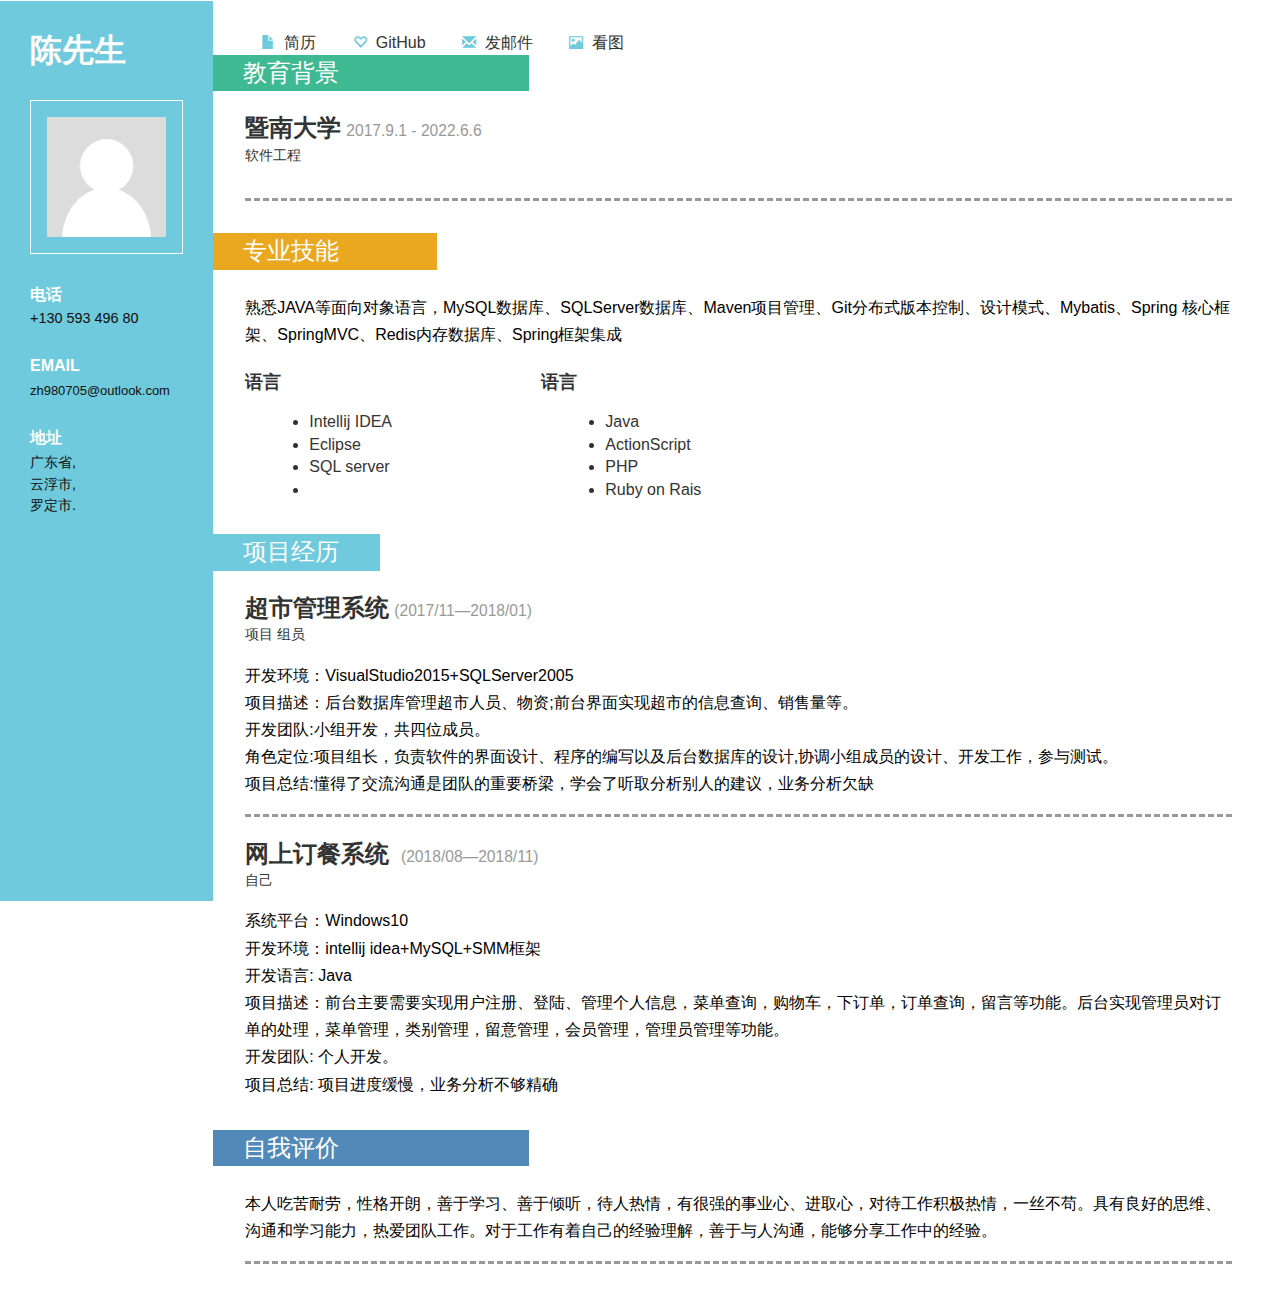
==== commit ef3086b0: "resume" ====
--- a/index.html
+++ b/index.html
@@ -50,7 +50,7 @@
 		 <div class="details_header">
 			 <ul>
 				 <li><a href="index.html"><span class="glyphicon glyphicon-file" aria-hidden="true"></span>简历</a></li>
-				 <li><a href="#"><span class="glyphicon glyphicon-print" aria-hidden="true"></span>打印</a></li>
+				 <li><a href="https://github.com/"><span class="glyphicon glyphicon-heart-empty" aria-hidden="true"></span>GitHub</a></li>
 				 <li><a href="contact.html"><span class="glyphicon glyphicon-envelope" aria-hidden="true"></span>发邮件</a></li>
 				 <li><a class="play-icon popup-with-zoom-anim" href="#small-dialog"><span class="glyphicon glyphicon-picture" aria-hidden="true"></span>看图</a></li>
 				 <div id="small-dialog" class="mfp-hide">
--- a/css/style.css
+++ b/css/style.css
@@ -85,7 +85,7 @@
 .glyphicon {
   top:1px;
 }
-.glyphicon-file:before,.glyphicon-print:before,.glyphicon-envelope:before,.glyphicon-picture:before{
+.glyphicon-file:before,.glyphicon-heart-empty:before,.glyphicon-envelope:before,.glyphicon-picture:before{
     margin-right: 9px;
   font-size: 14px;
   color: #6ecadc;
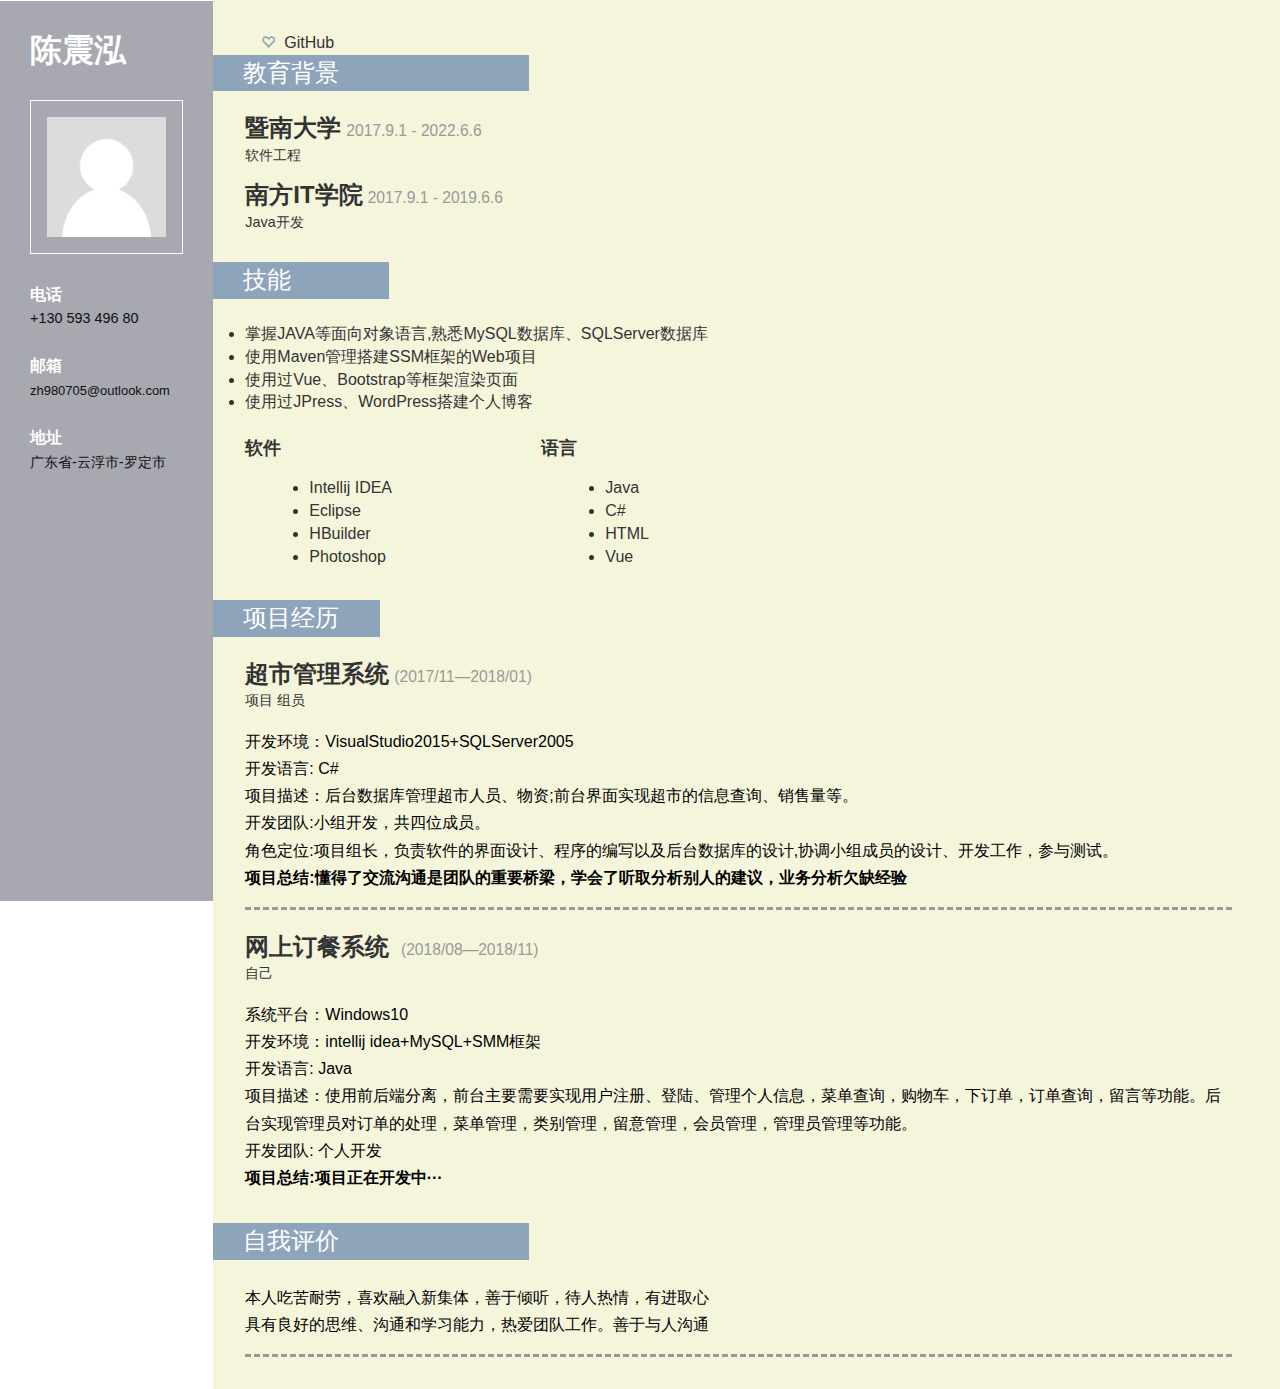
==== commit 36dbdccd: "个人简历" ====
--- a/index.html
+++ b/index.html
@@ -1,149 +1,152 @@
 <!DOCTYPE HTML>
 <html>
 <head>
-<title>Home</title>
-<link href="css/bootstrap.css" rel='stylesheet' type='text/css' />
-<!-- jQuery (necessary JavaScript plugins) -->
-<script src="js/jquery.min.js"></script>
-<!-- Custom Theme files -->
- <link href="css/dashboard.css" rel="stylesheet">
-<link href="css/style.css" rel='stylesheet' type='text/css' />
+    <title>陈震泓的简历</title>
+    <link href="css/bootstrap.css" rel='stylesheet' type='text/css'/>
+    <script src="js/jquery.min.js"></script>
+    <link href="css/dashboard.css" rel="stylesheet">
+    <link href="css/style.css" rel='stylesheet' type='text/css'/>
+    <script type="application/x-javascript"> addEventListener("load", function () {
+        setTimeout(hideURLbar, 0);
+    }, false);
 
-<!-- Custom Theme files -->
-<!--//theme-style-->
-<meta name="viewport" content="width=device-width, initial-scale=1">
-<meta http-equiv="Content-Type" content="text/html; charset=utf-8" />
-<meta name="keywords" content="Curriculum Vitae Responsive web template, Bootstrap Web Templates, Flat Web Templates, Andriod Compatible web template,
-Smartphone Compatible web template, free webdesigns for Nokia, Samsung, LG, SonyErricsson, Motorola web design" />
-<script type="application/x-javascript"> addEventListener("load", function() { setTimeout(hideURLbar, 0); }, false); function hideURLbar(){ window.scrollTo(0,1); } </script>
-<!-- start menu -->
+    function hideURLbar() {
+        window.scrollTo(0, 1);
+    } </script>
+
 
 </head>
-<body>
+<body class="box">
 <!-- header -->
 <div class="col-sm-3 col-md-2 sidebar">
-		 <div class="sidebar_top">
-			 <h1>陈先生</h1>
-			 <img src="images/avt.png" alt=""/>
-		 </div>
-		<div class="details">
-			 <h3>电话</h3>
-			 <p>+130 593 496 80</p>
-			 <h3>EMAIL</h3>
-			 <p><a href="mailto@example.com">zh980705@outlook.com</a></p>
-			 <address>
-			 <h3>地址</h3>
-			 <span>广东省,</span>
-			 <span>云浮市,</span>
-			 <span>罗定市.</span>
-			 </address>
-			 
-		</div>
-		<div class="clearfix"></div>
+    <div class="sidebar_top">
+        <h1>陈震泓</h1>
+        <img src="images/avt.png" alt=""/>
+    </div>
+    <div class="details">
+        <h3>电话</h3>
+        <p>+130 593 496 80</p>
+        <h3>邮箱</h3>
+        <p><a href="mailto@example.com">zh980705@outlook.com</a></p>
+        <address>
+            <h3>地址</h3>
+            <span>广东省-云浮市-罗定市</span>
+        </address>
+    </div>
+    <div class="clearfix"></div>
 </div>
-<!---->
 <link href="css/popuo-box.css" rel="stylesheet" type="text/css" media="all"/>
 <script src="js/jquery.magnific-popup.js" type="text/javascript"></script>
-	<!---//pop-up-box---->			
+<!---//pop-up-box---->
 <div class="col-sm-9 col-sm-offset-3 col-md-10 col-md-offset-2 main">
-	 <div class="content">
-		 <div class="details_header">
-			 <ul>
-				 <li><a href="index.html"><span class="glyphicon glyphicon-file" aria-hidden="true"></span>简历</a></li>
-				 <li><a href="https://github.com/"><span class="glyphicon glyphicon-heart-empty" aria-hidden="true"></span>GitHub</a></li>
-				 <li><a href="contact.html"><span class="glyphicon glyphicon-envelope" aria-hidden="true"></span>发邮件</a></li>
-				 <li><a class="play-icon popup-with-zoom-anim" href="#small-dialog"><span class="glyphicon glyphicon-picture" aria-hidden="true"></span>看图</a></li>
-				 <div id="small-dialog" class="mfp-hide">
-					 <img src="images/g4.jpg" alt=""/>
-				 </div>
-				 <script>
-						$(document).ready(function() {
-						$('.popup-witmh-zoom-anim').magnificPopup({
-							type: 'inline',
-							fixedContentPos: false,
-							fixedBgPos: true,
-							overflowY: 'auto',
-							closeBtnInside: true,
-							preloader: false,
-							midClick: true,
-							removalDelay: 300,
-							mainClass: 'my-mfp-zoom-in'
-						});
-																						
-						});
-				</script>
-			 </ul>
-		 </div>
-		 <div class="education">
-			 <h3 class="clr3">教育背景</h3>
-			 <div class="education_details">
-				 <h4>暨南大学<span>2017.9.1 - 2022.6.6</span></h4>
-				 <h6>软件工程</h6>
-				 <p class="cmpny1"></p>
-			 </div>
-		 </div>
-		 <div class="skills">
-			 <h3 class="clr2">专业技能</h3>
-			 <div class="skill_info">
-				 <p >熟悉JAVA等面向对象语言，MySQL数据库、SQLServer数据库、Maven项目管理、Git分布式版本控制、设计模式、Mybatis、Spring 核心框架、SpringMVC、Redis内存数据库、Spring框架集成</p>
-			 </div>
-			 <div class="skill_list">
-				 <div class="skill1">
-					 <h4>语言</h4>
-					 <ul>
-						 <li>Intellij IDEA</li>
-						 <li>Eclipse</li>
-						 <li>SQL server</li>
-						 <li></li>
-					 </ul>
-				 </div>
-				 <div class="skill2">
-					 <h4>语言</h4>
-					 <ul>
-						 <li>Java</li>
-						 <li>ActionScript</li>
-						 <li>PHP</li>
-						 <li>Ruby on Rais</li>
-					 </ul>
-				 </div>
-				 <div class="clearfix"></div>
-			 </div>
-		 </div>
-		 <div class="company">
-			 <h3 class="clr1">项目经历</h3>
-			 <div class="company_details">
-				 <h4>超市管理系统<span>(2017/11—2018/01)</span></h4>
-				 <h6>项目 组员</h6>
-				 <p class="cmpny1">
-					 开发环境：VisualStudio2015+SQLServer2005<br/>
-					 项目描述：后台数据库管理超市人员、物资;前台界面实现超市的信息查询、销售量等。<br/>
-					 开发团队:小组开发，共四位成员。<br/>
-					 角色定位:项目组长，负责软件的界面设计、程序的编写以及后台数据库的设计,协调小组成员的设计、开发工作，参与测试。<br/>
-					 项目总结:懂得了交流沟通是团队的重要桥梁，学会了听取分析别人的建议，业务分析欠缺</p>
-			 </div>
-			 <div class="company_details">
-				 <h4>网上订餐系统 <span> (2018/08—2018/11)</span></h4>
-				 <h6>自己</h6>
-				 <p>
-					 系统平台：Windows10<br/>
-					 开发环境：intellij idea+MySQL+SMM框架<br/>
-					 开发语言:  Java<br/>
-					 项目描述：前台主要需要实现用户注册、登陆、管理个人信息，菜单查询，购物车，下订单，订单查询，留言等功能。后台实现管理员对订单的处理，菜单管理，类别管理，留意管理，会员管理，管理员管理等功能。<br/>
-					 开发团队: 个人开发。<br/>
-					 项目总结: 项目进度缓慢，业务分析不够精确
-				 </p>
-			 </div>
-		 </div>
+    <div class="content">
+        <div class="details_header">
+            <ul>
+                <!--<li><a href="index.html"><span class="glyphicon glyphicon-file" aria-hidden="true"></span>简历</a></li>-->
+                <li><a href="https://github.com/AimeJava"><span class="glyphicon glyphicon-heart-empty"
+                                                        aria-hidden="true"></span>GitHub</a></li>
+                <!--<li><a href="contact.html"><span class="glyphicon glyphicon-envelope" aria-hidden="true"></span>发邮件</a>-->
+                </li>
+                <!--<li><a class="play-icon popup-with-zoom-anim" href="#small-dialog"><span-->
+                <!--class="glyphicon glyphicon-picture" aria-hidden="true"></span>看图</a></li>-->
+                <!--<div id="small-dialog" class="mfp-hide">-->
+                <!--<img src="images/g4.jpg" alt=""/>-->
+                <!--</div>-->
+                <script>
+                    $(document).ready(function () {
+                        $('.popup-witmh-zoom-anim').magnificPopup({
+                            type: 'inline',
+                            fixedContentPos: false,
+                            fixedBgPos: true,
+                            overflowY: 'auto',
+                            closeBtnInside: true,
+                            preloader: false,
+                            midClick: true,
+                            removalDelay: 300,
+                            mainClass: 'my-mfp-zoom-in'
+                        });
 
-
-		 <div class="education">
-			 <h3 class="clr4">自我评价</h3>
-			 <div class="education_details">
-				 <p class="cmpny1">本人吃苦耐劳，性格开朗，善于学习、善于倾听，待人热情，有很强的事业心、进取心，对待工作积极热情，一丝不苟。具有良好的思维、沟通和学习能力，热爱团队工作。对于工作有着自己的经验理解，善于与人沟通，能够分享工作中的经验。</p>
-			 </div>
-		 </div>
-	 </div>
+                    });
+                </script>
+            </ul>
+        </div>
+        <div class="education">
+            <h3 class="clr3">教育背景</h3>
+            <div class="education_details">
+                <h4>暨南大学<span>2017.9.1 - 2022.6.6</span></h4>
+                <h6>软件工程</h6>
+                <h4>南方IT学院<span>2017.9.1 - 2019.6.6</span></h4>
+                <h6>Java开发</h6>
+            </div>
+        </div>
+        <div class="skills">
+            <h3 class="clr2">技能</h3>
+            <div class="skill_info">
+                <ul>
+                    <li>掌握JAVA等面向对象语言,熟悉MySQL数据库、SQLServer数据库</li>
+                    <li>使用Maven管理搭建SSM框架的Web项目</li>
+                    <li>使用过Vue、Bootstrap等框架渲染页面</li>
+                    <li>使用过JPress、WordPress搭建个人博客</li>
+                </ul>
+            </div>
+            <div class="skill_list">
+                <div class="skill1">
+                    <h4>软件</h4>
+                    <ul>
+                        <li>Intellij IDEA</li>
+                        <li>Eclipse</li>
+                        <li>HBuilder</li>
+                        <li>Photoshop</li>
+                    </ul>
+                </div>
+                <div class="skill2">
+                    <h4>语言</h4>
+                    <ul>
+                        <li>Java</li>
+                        <li>C#</li>
+                        <li>HTML</li>
+                        <li>Vue</li>
+                    </ul>
+                </div>
+                <div class="clearfix"></div>
+            </div>
+        </div>
+        <div class="company">
+            <h3 class="clr1">项目经历</h3>
+            <div class="company_details">
+                <h4>超市管理系统<span>(2017/11—2018/01)</span></h4>
+                <h6>项目 组员</h6>
+                <p class="cmpny1">
+                    开发环境：VisualStudio2015+SQLServer2005<br/>
+                    开发语言: C#<br/>
+                    项目描述：后台数据库管理超市人员、物资;前台界面实现超市的信息查询、销售量等。<br/>
+                    开发团队:小组开发，共四位成员。<br/>
+                    角色定位:项目组长，负责软件的界面设计、程序的编写以及后台数据库的设计,协调小组成员的设计、开发工作，参与测试。<br/>
+                    <span style="font-weight: bold">项目总结:懂得了交流沟通是团队的重要桥梁，学会了听取分析别人的建议，业务分析欠缺经验</span></p>
+            </div>
+            <div class="company_details">
+                <h4>网上订餐系统 <span> (2018/08—2018/11)</span></h4>
+                <h6>自己</h6>
+                <p>
+                    系统平台：Windows10<br/>
+                    开发环境：intellij idea+MySQL+SMM框架<br/>
+                    开发语言: Java<br/>
+                    项目描述：使用前后端分离，前台主要需要实现用户注册、登陆、管理个人信息，菜单查询，购物车，下订单，订单查询，留言等功能。后台实现管理员对订单的处理，菜单管理，类别管理，留意管理，会员管理，管理员管理等功能。<br/>
+                    开发团队: 个人开发<br/>
+                    <span style="font-weight: bold">项目总结:项目正在开发中···</span>
+                </p>
+            </div>
+        </div>
+        <div class="education">
+            <h3 class="clr4">自我评价</h3>
+            <div class="education_details">
+                <p class="cmpny1">
+                    本人吃苦耐劳，喜欢融入新集体，善于倾听，待人热情，有进取心<br>
+                    具有良好的思维、沟通和学习能力，热爱团队工作。善于与人沟通<br>
+                </p>
+            </div>
+        </div>
+    </div>
 </div>
-<!---->
 </body>
-</html>+</html>
--- a/css/style.css
+++ b/css/style.css
@@ -5,548 +5,745 @@
 License URL: http://creativecommons.org/licenses/by/3.0/
 */
 h4, h5, h6,
-h1, h2, h3 {margin: 0;}
-ul, ol {margin: 0; padding:0;}
-p {margin: 0;}
-html, body{
-	font-family: 'Ubuntu', sans-serif;
-	font-size: 100%;
-	background: #ffffff;
-}
-body a{
-	transition:0.5s all;
-	-webkit-transition:0.5s all;
-	-moz-transition:0.5s all;
-	-o-transition:0.5s all;
-	-ms-transition:0.5s all;
-}	
+h1, h2, h3 {
+    margin: 0;
+}
+
+ul, ol {
+    margin: 0;
+    padding: 0;
+}
+
+p {
+    margin: 0;
+}
+
+html, body {
+    font-family: 'Ubuntu', sans-serif;
+    font-size: 100%;
+    background: #ffffff;
+}
+
+body a {
+    transition: 0.5s all;
+    -webkit-transition: 0.5s all;
+    -moz-transition: 0.5s all;
+    -o-transition: 0.5s all;
+    -ms-transition: 0.5s all;
+}
+
 body {
-  padding-top:0px;
-}
+    padding-top: 0px;
+}
+
 a:focus {
-  outline: thin dotted;
-  outline: 0px auto -webkit-focus-ring-color;
-  outline-offset: 0px;
-  text-decoration:none;
-}
+    outline: thin dotted;
+    outline: 0px auto -webkit-focus-ring-color;
+    outline-offset: 0px;
+    text-decoration: none;
+}
+
 /*-- header_top --*/
-.sidebar{
-  background:#6ecadc;
-  top: 0px;
-  padding:2em 30px;
-}
-.sidebar h1{
-	font-size:2.5em;
-	font-weight:700;
-	margin-bottom:1em;
-	COLOR:#fff;
-	font-family: 'Varela Round', sans-serif;
-	
-}
-.sidebar img{
-	border:1px solid #fff;
-	padding:1em;
-	width:100%;
-}
-.details{
-	margin-top:2em;
-}
-.details h3{
-	font-weight:600;
-	font-size:1em;
-	color:#fff;
-}  
-
-.details p{
-	color:#101010;
-	font-size:0.9em;
-	margin:5px 0 2em 0;
-}
-.details p a{
-	color:#101010;
-	font-size:0.9em;
-}
-address h3{
-	margin-bottom:5px;
-}
-address span{
-	display:block;
-	color:#101010;
-	font-size:0.9em;
-	line-height:1.5em;
-}
+.sidebar {
+    background: #a7a8b0;
+    top: 0px;
+    padding: 2em 30px;
+}
+
+.sidebar h1 {
+    font-size: 2.5em;
+    font-weight: 700;
+    margin-bottom: 1em;
+    COLOR: #fff;
+    font-family: 'Varela Round', sans-serif;
+
+}
+
+.sidebar img {
+    border: 1px solid #fff;
+    padding: 1em;
+    width: 100%;
+}
+
+.details {
+    margin-top: 2em;
+}
+
+.details h3 {
+    font-weight: 600;
+    font-size: 1em;
+    color: #fff;
+}
+
+.details p {
+    color: #101010;
+    font-size: 0.9em;
+    margin: 5px 0 2em 0;
+}
+
+.details p a {
+    color: #101010;
+    font-size: 0.9em;
+}
+
+address h3 {
+    margin-bottom: 5px;
+}
+
+address span {
+    display: block;
+    color: #101010;
+    font-size: 0.9em;
+    line-height: 1.5em;
+}
+
 /*----*/
-.main{  
-  padding:2em 0;
-}
-.content{
-	margin-right:3em;
-}
+.main {
+    padding: 2em 0;
+    background-color: beige;
+}
+
+.content {
+    margin-right: 3em;
+}
+
 .glyphicon {
-  top:1px;
-}
-.glyphicon-file:before,.glyphicon-heart-empty:before,.glyphicon-envelope:before,.glyphicon-picture:before{
+    top: 1px;
+}
+
+.glyphicon-file:before, .glyphicon-heart-empty:before, .glyphicon-envelope:before, .glyphicon-picture:before {
     margin-right: 9px;
-  font-size: 14px;
-  color: #6ecadc;
-}
-.details_header{
-	padding: 0em 1em 0 2em;
-}
-.details_header ul li{
-	display:inline-block;
-}
-.details_header ul li a{
-	padding:0 1em;
-	color:#333;
-}
-.details_header ul li a:hover{
-	color:#6ecadc;
-}
+    font-size: 14px;
+    color: #8EA4BA;
+}
+
+.details_header {
+    padding: 0em 1em 0 2em;
+}
+
+.details_header ul li {
+    display: inline-block;
+}
+
+.details_header ul li a {
+    padding: 0 1em;
+    color: #333;
+}
+
+.details_header ul li a:hover {
+    color: #8EA4BA;
+}
+
 .company {
-	margin:2em 0;
-}
-.company h3{
-  color: #FFF;
-  padding: 5px 41px 5px 30px;
-  display: inline-block;
-}
-.skills h3{
-  color: #FFF;
-  padding: 5px 98px 5px 30px;
-  display: inline-block;
-}
-.company_details,.education_details {
-	padding:1.5em 0 0em 2em;
-}
-.company_details h4,.education_details h4{
-	color:#333;
-	font-weight:600;
-	font-size:1.5em;
-	margin-bottom:6px;
-	font-family: 'Varela Round', sans-serif;
-}
-.company_details h4 span,.education_details h4 span{
-	font-size: 0.65em;
-  margin-left: 5px;
-  color: #999;
-  font-weight:400;
-}
-.company_details h6,.education_details h6{
-	font-weight:400;
-	margin-bottom:1.3em;
-	font-size:0.9em;
-}
-.company_details p,.skill_info p,.education_details p{
-	color: #000000;
-	font-weight:300;
-	line-height:1.7em;
-}
-.cmpny1{
-	border-bottom:3px dashed #999;
-	padding-bottom:1em;
-}
-.skills{
-	margin:2em 0;
-}
+    margin: 2em 0;
+}
+
+.company h3 {
+    color: #FFF;
+    padding: 5px 41px 5px 30px;
+    display: inline-block;
+}
+
+.skills h3 {
+    color: #FFF;
+    padding: 5px 98px 5px 30px;
+    display: inline-block;
+}
+
+.company_details, .education_details {
+    padding: 1.5em 0 0em 2em;
+}
+
+.company_details h4, .education_details h4 {
+    color: #333;
+    font-weight: 600;
+    font-size: 1.5em;
+    margin-bottom: 6px;
+    font-family: 'Varela Round', sans-serif;
+}
+
+.company_details h4 span, .education_details h4 span {
+    font-size: 0.65em;
+    margin-left: 5px;
+    color: #999;
+    font-weight: 400;
+}
+
+.company_details h6, .education_details h6 {
+    font-weight: 400;
+    margin-bottom: 1.3em;
+    font-size: 0.9em;
+}
+
+.company_details p, .skill_info p, .education_details p {
+    color: #000000;
+    font-weight: 300;
+    line-height: 1.7em;
+}
+
+.cmpny1 {
+    border-bottom: 3px dashed #999;
+    padding-bottom: 1em;
+}
+
+.skills {
+    margin: 2em 0;
+}
+
 .skill_info {
-	padding:1.5em 0 0 2em;
-}
-.skill_list{
-	padding:1.5em 0 0 2em;
-}
-.skill1,.skill2{
-	 float:left;
-	 width:30%;
-}
-.skill1 h4,.skill2 h4{
-	color:#333;
-	font-weight:600;
-	margin-bottom:1em;
-	display:inline-block;
-}
-.skill1 ul,.skill2 ul{
-	padding-left:4em;
-}
-.skill1 ul li,.skill2 ul li{
-	color:#333;
-}
-.education  h3{
-  background: #999;
-  color: #FFF;
-  padding: 5px 190px 5px 30px;
-  display: inline-block;
-}
-h3.clr1{
-	background:#6ecadc;
-}
-h3.clr2{
-	background:#e9a820;
-}
-h3.clr3{
-	background:#3eb991;
-}
-h3.clr4{
-    background: #518ab9;
-}
-.copywrite{
-	padding-left:2em;
-	margin-top:1em;
-}
-.copywrite p{
-	color:#999;
-	font-size:0.9em;
-}
-.copywrite p a{
-	color:#999;
-}
-.copywrite p a:hover{
-	color:#6ecadc;
-}
-.contact-grid form{
-	padding:2em 0 0 2em;
-}
+    padding: 1.5em 0 0 2em;
+}
+
+.skill_list {
+    padding: 1.5em 0 0 2em;
+}
+
+.skill1, .skill2 {
+    float: left;
+    width: 30%;
+}
+
+.skill1 h4, .skill2 h4 {
+    color: #333;
+    font-weight: 600;
+    margin-bottom: 1em;
+    display: inline-block;
+}
+
+.skill1 ul, .skill2 ul {
+    padding-left: 4em;
+}
+
+.skill1 ul li, .skill2 ul li {
+    color: #333;
+}
+
+.education h3 {
+    background: #999;
+    color: #FFF;
+    padding: 5px 190px 5px 30px;
+    display: inline-block;
+}
+
+h3.clr1 {
+    background: #8EA4BA;
+}
+
+h3.clr2 {
+    background: #8EA4BA;
+}
+
+h3.clr3 {
+    background: #8EA4BA;
+}
+
+h3.clr4 {
+    background: #8EA4BA;
+}
+
+.copywrite {
+    padding-left: 2em;
+    margin-top: 1em;
+}
+
+.copywrite p {
+    color: #999;
+    font-size: 0.9em;
+}
+
+.copywrite p a {
+    color: #999;
+}
+
+.copywrite p a:hover {
+    color: #8EA4BA;
+}
+
+.contact-grid form {
+    padding: 2em 0 0 2em;
+}
+
 .contact-grid input[type="text"], .contact-grid textarea {
-  width: 80%;
-  padding: 0.7em;
-  margin: 0.5em 0;
-  background: none;
-  outline: none;
-  border: 1px solid #A09F9F;
-  font-size: 1em;
-  color: #A09F9F;
-  -webkit-appearance: none;
-}
+    width: 80%;
+    padding: 0.7em;
+    margin: 0.5em 0;
+    background: none;
+    outline: none;
+    border: 1px solid #A09F9F;
+    font-size: 1em;
+    color: #A09F9F;
+    -webkit-appearance: none;
+}
+
 .send input[type="submit"] {
-  width: 14%;
-  font-size: 1.1em;
-  background:#e9a820;
-  padding: 0.4em 0.8em;
-  text-align: center;
-  color: #fff;
-  border: none;
-  outline: none;
-  -webkit-appearance: none;
-}
+    width: 14%;
+    font-size: 1.1em;
+    background: #8EA4BA;
+    padding: 0.4em 0.8em;
+    text-align: center;
+    color: #fff;
+    border: none;
+    outline: none;
+    -webkit-appearance: none;
+}
+
 .send input[type="submit"]:hover {
-  background: #6ecadc;
-}
+    background: #8EA4BA;
+}
+
 .contact-grid textarea {
-  resize: none;
-}
-.map{
-	padding:2em 0 0 2em;
-}
+    resize: none;
+}
+
+.map {
+    padding: 2em 0 0 2em;
+}
+
 .map iframe {
-  width: 100%;
-  height: 350px;
-  border: none;
-}
+    width: 100%;
+    height: 350px;
+    border: none;
+}
+
 /*--responsive--*/
-@media (max-width: 1366px){
-.sidebar h1 {
-  font-size: 2em;
-}
-}
-@media (max-width: 1024px){
-.sidebar {
-  padding: 2em 17px;
-  width:20%;
-}
-.sidebar h1 {
-  font-size: 1.6em;
-}
-.main {
-  margin-left: 19.666667%;
-  width: 80%;
-}
-}
-@media (max-width: 768px){
-.sidebar {
-  width: 22%;
-}
-.main {
-  margin-left: 21.666667%;
-  width: 78%;
-}
-.sidebar h1 {
-  font-size: 1.4em;
-}
-.sidebar img {
-  padding: 0.5em;
-  width: 89%;
-}
-.details_header {
-  padding: 0em 1em 0 1em;
-}
-.details_header ul li a {
-  padding: 0 1em;
-  font-size: 0.9em;
-}
-.company h3,.skills h3,.education h3{
-  font-size: 1.2em;
-}
-.company_details h4, .education_details h4 {
-  font-size: 1.1em;
-}
-.company_details h6, .education_details h6 {
-  font-size: 0.8em;
-}
-.company_details p, .skill_info p, .education_details p {
-  font-size: 0.8em;
-}
-.cmpny1 {
-  padding-bottom: 1.5em;
-}
-.skill1, .skill2 {
-  float: left;
-  width: 50%;
-}
-.skill1 ul li,.skill2 ul li{
-	font-size:0.85em;
-}
-.skill1 h4, .skill2 h4 {
-  font-size: 1em;
-}
-.skill_list {
-  padding: 0.7em 0 0 2em;
-}
-.details p {
-  font-size: 0.75em;
-}
-address span {
-  font-size: 0.8em;
-}
-.contact-grid input[type="text"], .contact-grid textarea {
-  width: 100%;
-  font-size: 0.8em;
-}
-.send input[type="submit"] {
-  width: 20%;
-  font-size:0.85em;
-}
-}
-@media (max-width: 736px){
-.sidebar {
-  width: 100%;
-}
-.main {
-  margin-left: 0;
-  width: 100%;
-}
-.sidebar_top{
-	width:30%;
-	float:left;
-	margin-right:5%;
-}
-.details{
-	width:30%;
-	float:right;
-}
-}
-@media (max-width: 640px){
-.sidebar {
-  width: 100%;
-}
-.main {
-  margin-left: 0;
-  width: 100%;
-}
-.sidebar_top{
-	width:30%;
-	float:left;
-	margin-right:5%;
-}
-.details{
-	width:30%;
-	float:right;
-}
-.sidebar img{
-	width:100%;
-}
-.details p {
-  font-size: 0.9em;
-  margin: 5px 0 1em 0;
-}
-.details h3 {
-  font-size: 0.9em;
-}
-}
-@media (max-width: 600px){
-address {
-  margin-bottom:0px;
-}
-.sidebar_top {
-  width: 32%;
-}
-.sidebar img {
-  width: 85%;
-}
-}
-@media (max-width: 568px){
-.details_header ul li a {
-  padding: 0 0.5em;
-  font-size: 0.9em;
-}
-}
-@media (max-width: 480px){
-.content {
-  margin-right: 2em;
-}
-.glyphicon-save:before, .glyphicon-print:before, .glyphicon-envelope:before, .glyphicon-picture:before {
-  margin-right: 6px;
-  font-size: 12px;
-}
-.details_header ul li a {
-  padding: 0 0.5em;
-  font-size: 0.85em;
-}
-.details {
-  width: 36%;
-}
-.sidebar h1 {
-  font-size: 1.3em;
-}
-.sidebar_top {
-  width: 38%;
-}
-address {
-  margin-bottom: 0px;
-}
-.copywrite{
-	padding-left:1em;
-}
-.map iframe {
-  height: 246px;
-}
-}
-@media (max-width: 414px){
-.sidebar_top {
-  width: 45%;
-}
-.sidebar img {
-  width: 91%;
-}
-.details {
-  width: 42%;
-}
-.details_header {
-  padding: 0em 0em 0 1em;
-}
-.details_header ul li a {
-  padding: 0 0.3em;
-  font-size: 0.75em;
-}
-.skill1 ul, .skill2 ul {
-  padding-left: 3em;
-}
-}
-@media (max-width: 384px){
-.sidebar h1 {
-  font-size: 1.2em;
-}
-.details {
-  width: 45%;
-}
-.details_header ul {
-  text-align: center;
-}
-.details_header ul li a {
-  padding: 0 1em;
-  font-size: 0.75em;
-}
-.main {
-  padding: 1em 0 2em 0;
-}
-.company_details, .education_details,.skill_info  {
-  padding: 1em 0 0em 1em;
-}
-.company h3 {
-  padding: 5px 41px 5px 16px;
-}
-.company_details h4, .education_details h4 {
-  font-size: 0.9em;
-}
-.company_details h6, .education_details h6 {
-  font-size: 0.6em;
-}
-.company {
-  margin: 1em 0;
-}
-.skills {
-  margin: 1em 0;
-}
-.company h3, .skills h3, .education h3 {
-  font-size: 1em;
-}
-.skills h3 {
-  padding: 5px 98px 5px 16px;
-}
-.skill1 ul, .skill2 ul {
-  padding-left: 2em;
-}
-.skill1 ul li, .skill2 ul li {
-  font-size: 0.75em;
-}
-.skill_list {
-  padding: 0.5em 0 0 1.5em;
-}
-.education h3 {
-  padding: 5px 190px 5px 16px;
-}
-.copywrite p{
-	font-size:0.7em;
-}
-}
-@media (max-width: 375px){
-.sidebar h1 {
-  font-size: 1em;
-}
-.sidebar img {
-  width: 70%;
-}
-.details h3 {
-  font-size: 0.8em;
-}
-.details p {
-  font-size: 0.75em;
-  margin: 5px 0 0.5em 0;
-}
-address span {
-  font-size: 0.7em;
-}
-.sidebar {
-  padding: 1.5em 17px 1em 17px;
-}
-.details_header {
-  padding: 0em 0em 0 1em;
-  text-align: center;
-}
-.details_header ul li a {
-  line-height: 2em;
-}
-}
-@media (max-width: 320px){
-.sidebar_top {
-  width: 50%;
-}
-.sidebar img {
-  width: 80%;
-}
-.details h3 {
-  font-size: 0.7em;
-}
-.content {
-  margin-right: 1em;
-}
-.details_header ul li a {
-  padding: 0 0.5em;
-  font-size: 0.75em;
-}
-.skill1 h4, .skill2 h4 {
-  font-size: 0.85em;
-}
-.skill1 ul, .skill2 ul {
-  padding-left: 1.5em;
-}
-}+@media (max-width: 1366px) {
+    .sidebar h1 {
+        font-size: 2em;
+    }
+}
+
+@media (max-width: 1024px) {
+    .sidebar {
+        padding: 2em 17px;
+        width: 20%;
+    }
+
+    .sidebar h1 {
+        font-size: 1.6em;
+    }
+
+    .main {
+        margin-left: 19.666667%;
+        width: 80%;
+    }
+}
+
+@media (max-width: 768px) {
+    .sidebar {
+        width: 22%;
+    }
+
+    .main {
+        margin-left: 21.666667%;
+        width: 78%;
+    }
+
+    .sidebar h1 {
+        font-size: 1.4em;
+    }
+
+    .sidebar img {
+        padding: 0.5em;
+        width: 89%;
+    }
+
+    .details_header {
+        padding: 0em 1em 0 1em;
+    }
+
+    .details_header ul li a {
+        padding: 0 1em;
+        font-size: 0.9em;
+    }
+
+    .company h3, .skills h3, .education h3 {
+        font-size: 1.2em;
+    }
+
+    .company_details h4, .education_details h4 {
+        font-size: 1.1em;
+    }
+
+    .company_details h6, .education_details h6 {
+        font-size: 0.8em;
+    }
+
+    .company_details p, .skill_info p, .education_details p {
+        font-size: 0.8em;
+    }
+
+    .cmpny1 {
+        padding-bottom: 1.5em;
+    }
+
+    .skill1, .skill2 {
+        float: left;
+        width: 50%;
+    }
+
+    .skill1 ul li, .skill2 ul li {
+        font-size: 0.85em;
+    }
+
+    .skill1 h4, .skill2 h4 {
+        font-size: 1em;
+    }
+
+    .skill_list {
+        padding: 0.7em 0 0 2em;
+    }
+
+    .details p {
+        font-size: 0.75em;
+    }
+
+    address span {
+        font-size: 0.8em;
+    }
+
+    .contact-grid input[type="text"], .contact-grid textarea {
+        width: 100%;
+        font-size: 0.8em;
+    }
+
+    .send input[type="submit"] {
+        width: 20%;
+        font-size: 0.85em;
+    }
+}
+
+@media (max-width: 736px) {
+    .sidebar {
+        width: 100%;
+    }
+
+    .main {
+        margin-left: 0;
+        width: 100%;
+    }
+
+    .sidebar_top {
+        width: 30%;
+        float: left;
+        margin-right: 5%;
+    }
+
+    .details {
+        width: 30%;
+        float: right;
+    }
+}
+
+@media (max-width: 640px) {
+    .sidebar {
+        width: 100%;
+    }
+
+    .main {
+        margin-left: 0;
+        width: 100%;
+    }
+
+    .sidebar_top {
+        width: 30%;
+        float: left;
+        margin-right: 5%;
+    }
+
+    .details {
+        width: 30%;
+        float: right;
+    }
+
+    .sidebar img {
+        width: 100%;
+    }
+
+    .details p {
+        font-size: 0.9em;
+        margin: 5px 0 1em 0;
+    }
+
+    .details h3 {
+        font-size: 0.9em;
+    }
+}
+
+@media (max-width: 600px) {
+    address {
+        margin-bottom: 0px;
+    }
+
+    .sidebar_top {
+        width: 32%;
+    }
+
+    .sidebar img {
+        width: 85%;
+    }
+}
+
+@media (max-width: 568px) {
+    .details_header ul li a {
+        padding: 0 0.5em;
+        font-size: 0.9em;
+    }
+}
+
+@media (max-width: 480px) {
+    .content {
+        margin-right: 2em;
+    }
+
+    .glyphicon-save:before, .glyphicon-print:before, .glyphicon-envelope:before, .glyphicon-picture:before {
+        margin-right: 6px;
+        font-size: 12px;
+    }
+
+    .details_header ul li a {
+        padding: 0 0.5em;
+        font-size: 0.85em;
+    }
+
+    .details {
+        width: 36%;
+    }
+
+    .sidebar h1 {
+        font-size: 1.3em;
+    }
+
+    .sidebar_top {
+        width: 38%;
+    }
+
+    address {
+        margin-bottom: 0px;
+    }
+
+    .copywrite {
+        padding-left: 1em;
+    }
+
+    .map iframe {
+        height: 246px;
+    }
+}
+
+@media (max-width: 414px) {
+    .sidebar_top {
+        width: 45%;
+    }
+
+    .sidebar img {
+        width: 91%;
+    }
+
+    .details {
+        width: 42%;
+    }
+
+    .details_header {
+        padding: 0em 0em 0 1em;
+    }
+
+    .details_header ul li a {
+        padding: 0 0.3em;
+        font-size: 0.75em;
+    }
+
+    .skill1 ul, .skill2 ul {
+        padding-left: 3em;
+    }
+}
+
+@media (max-width: 384px) {
+    .sidebar h1 {
+        font-size: 1.2em;
+    }
+
+    .details {
+        width: 45%;
+    }
+
+    .details_header ul {
+        text-align: center;
+    }
+
+    .details_header ul li a {
+        padding: 0 1em;
+        font-size: 0.75em;
+    }
+
+    .main {
+        padding: 1em 0 2em 0;
+    }
+
+    .company_details, .education_details, .skill_info {
+        padding: 1em 0 0em 1em;
+    }
+
+    .company h3 {
+        padding: 5px 41px 5px 16px;
+    }
+
+    .company_details h4, .education_details h4 {
+        font-size: 0.9em;
+    }
+
+    .company_details h6, .education_details h6 {
+        font-size: 0.6em;
+    }
+
+    .company {
+        margin: 1em 0;
+    }
+
+    .skills {
+        margin: 1em 0;
+    }
+
+    .company h3, .skills h3, .education h3 {
+        font-size: 1em;
+    }
+
+    .skills h3 {
+        padding: 5px 98px 5px 16px;
+    }
+
+    .skill1 ul, .skill2 ul {
+        padding-left: 2em;
+    }
+
+    .skill1 ul li, .skill2 ul li {
+        font-size: 0.75em;
+    }
+
+    .skill_list {
+        padding: 0.5em 0 0 1.5em;
+    }
+
+    .education h3 {
+        padding: 5px 190px 5px 16px;
+    }
+
+    .copywrite p {
+        font-size: 0.7em;
+    }
+}
+
+@media (max-width: 375px) {
+    .sidebar h1 {
+        font-size: 1em;
+    }
+
+    .sidebar img {
+        width: 70%;
+    }
+
+    .details h3 {
+        font-size: 0.8em;
+    }
+
+    .details p {
+        font-size: 0.75em;
+        margin: 5px 0 0.5em 0;
+    }
+
+    address span {
+        font-size: 0.7em;
+    }
+
+    .sidebar {
+        padding: 1.5em 17px 1em 17px;
+    }
+
+    .details_header {
+        padding: 0em 0em 0 1em;
+        text-align: center;
+    }
+
+    .details_header ul li a {
+        line-height: 2em;
+    }
+}
+
+@media (max-width: 320px) {
+    .sidebar_top {
+        width: 50%;
+    }
+
+    .sidebar img {
+        width: 80%;
+    }
+
+    .details h3 {
+        font-size: 0.7em;
+    }
+
+    .content {
+        margin-right: 1em;
+    }
+
+    .details_header ul li a {
+        padding: 0 0.5em;
+        font-size: 0.75em;
+    }
+
+    .skill1 h4, .skill2 h4 {
+        font-size: 0.85em;
+    }
+
+    .skill1 ul, .skill2 ul {
+        padding-left: 1.5em;
+    }
+}
+
+/*!*滚动条样式*!*/
+/*::-webkit-scrollbar {*/
+/*width: 4px;*/
+/*!*height: 4px;*!*/
+/*}*/
+
+/*::-webkit-scrollbar-thumb {*/
+/*border-radius: 10px;*/
+/*-webkit-box-shadow: inset 0 0 5px rgba(0, 0, 0, 0.2);*/
+/*background: rgba(0, 0, 0, 0.2);*/
+/*}*/
+
+/*::-webkit-scrollbar-track {*/
+/*-webkit-box-shadow: inset 0 0 5px rgba(0, 0, 0, 0.2);*/
+/*border-radius: 0;*/
+/*background: rgba(0, 0, 0, 0.1);*/
+/*}*/
+
+/*定义滚动条高宽及背景 高宽分别对应横竖滚动条的尺寸*/
+::-webkit-scrollbar {
+    width: 6px; /*滚动条宽度*/
+    height: 10px /*滚动条高度*/
+}
+
+/*定义滚动条轨道 内阴影+圆角*/
+::-webkit-scrollbar-track {
+    /*滚动条的背景区域的内阴影*/
+    box-shadow: 0px 1px 3px rgba(0, 0, 0, 0.3) inset;
+
+    /*滚动条的背景区域的圆角*/
+    border-radius: 10px;
+
+    /*滚动条的背景颜色*/
+    background-color: #a6d0dd;
+}
+
+/*定义滑块 内阴影+圆角*/
+::-webkit-scrollbar-thumb {
+    /*滚动条的内阴影*/
+    box-shadow: 0px 1px 3px rgba(0, 0, 0, 0.3) inset;
+
+    /*滚动条的圆角*/
+    border-radius: 10px;
+
+    /*滚动条的背景颜色*/
+    background-color: #518ab9;
+}
+
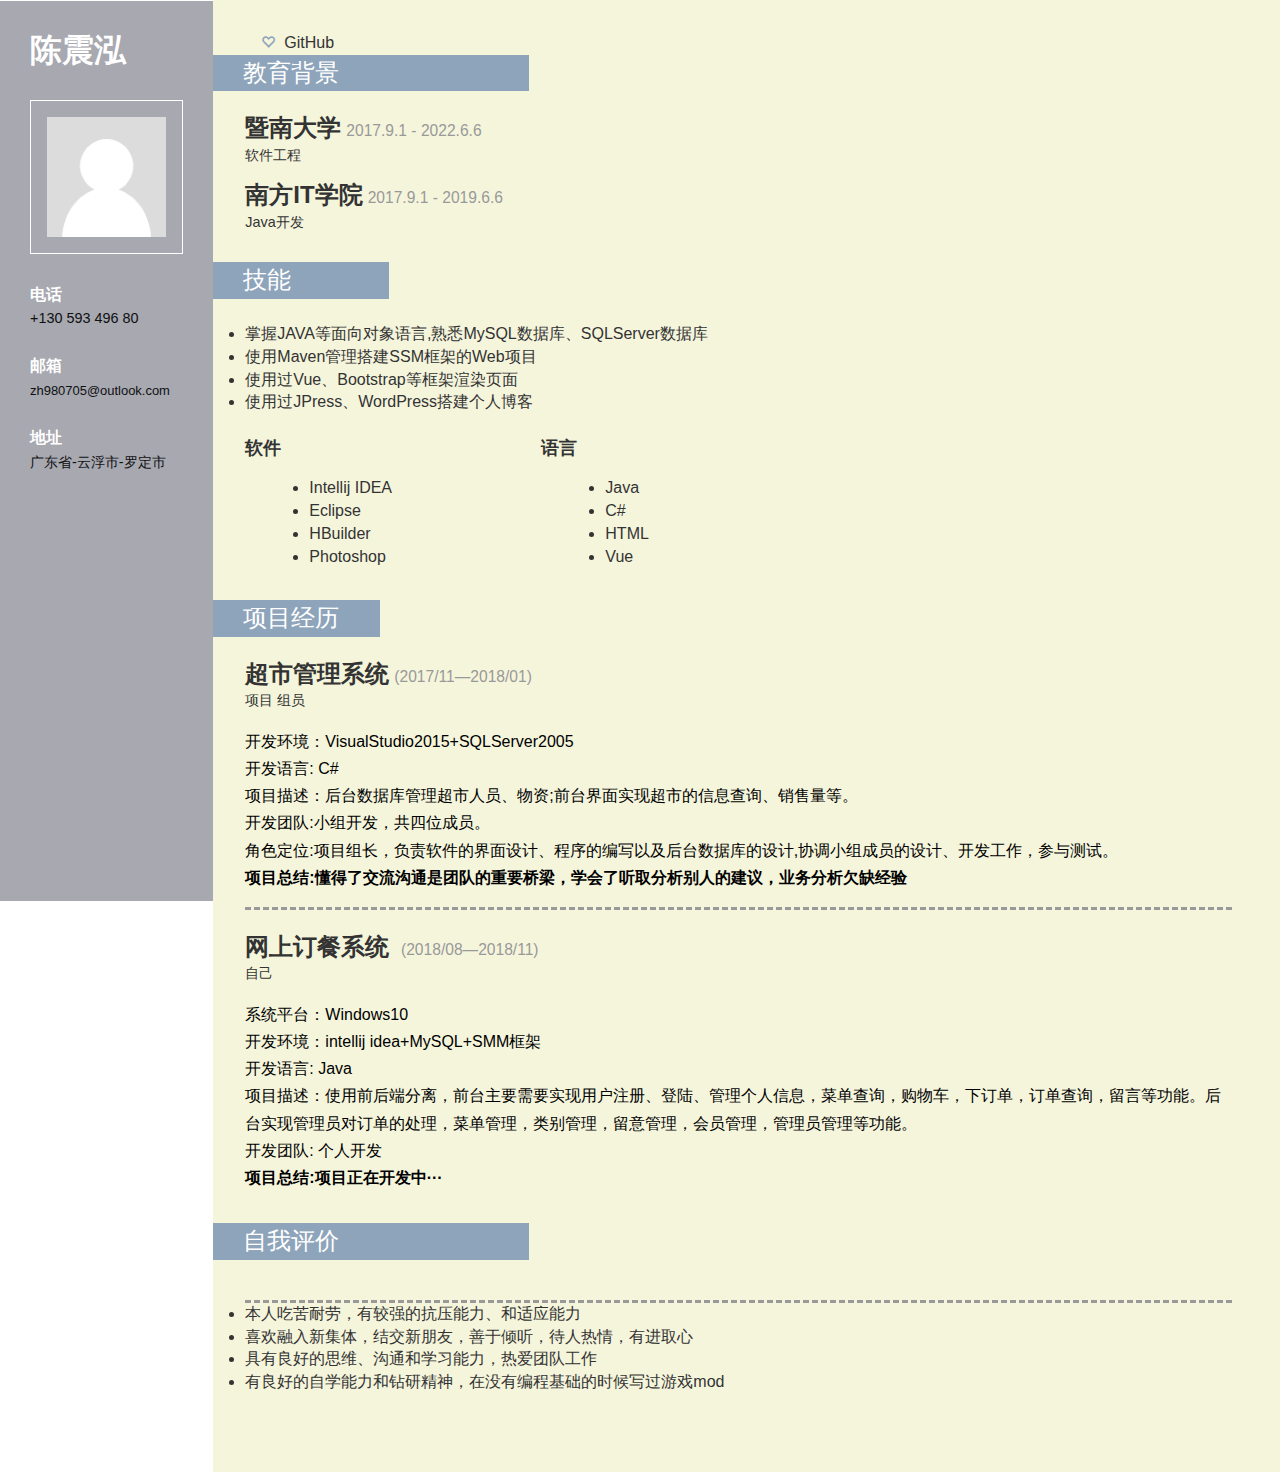
==== commit cfba6fba: "Update index.html" ====
--- a/index.html
+++ b/index.html
@@ -141,8 +141,14 @@
             <h3 class="clr4">自我评价</h3>
             <div class="education_details">
                 <p class="cmpny1">
-                    本人吃苦耐劳，喜欢融入新集体，善于倾听，待人热情，有进取心<br>
-                    具有良好的思维、沟通和学习能力，热爱团队工作。善于与人沟通<br>
+                   <ul>
+                    <li>本人吃苦耐劳，有较强的抗压能力、和适应能力</li>   
+                    <li>喜欢融入新集体，结交新朋友，善于倾听，待人热情，有进取心</li>
+                    <li>具有良好的思维、沟通和学习能力，热爱团队工作</li>
+                    <li>有良好的自学能力和钻研精神，在没有编程基础的时候写过游戏mod</li>
+                </ul>
+                   <br>
+                    <br>
                 </p>
             </div>
         </div>
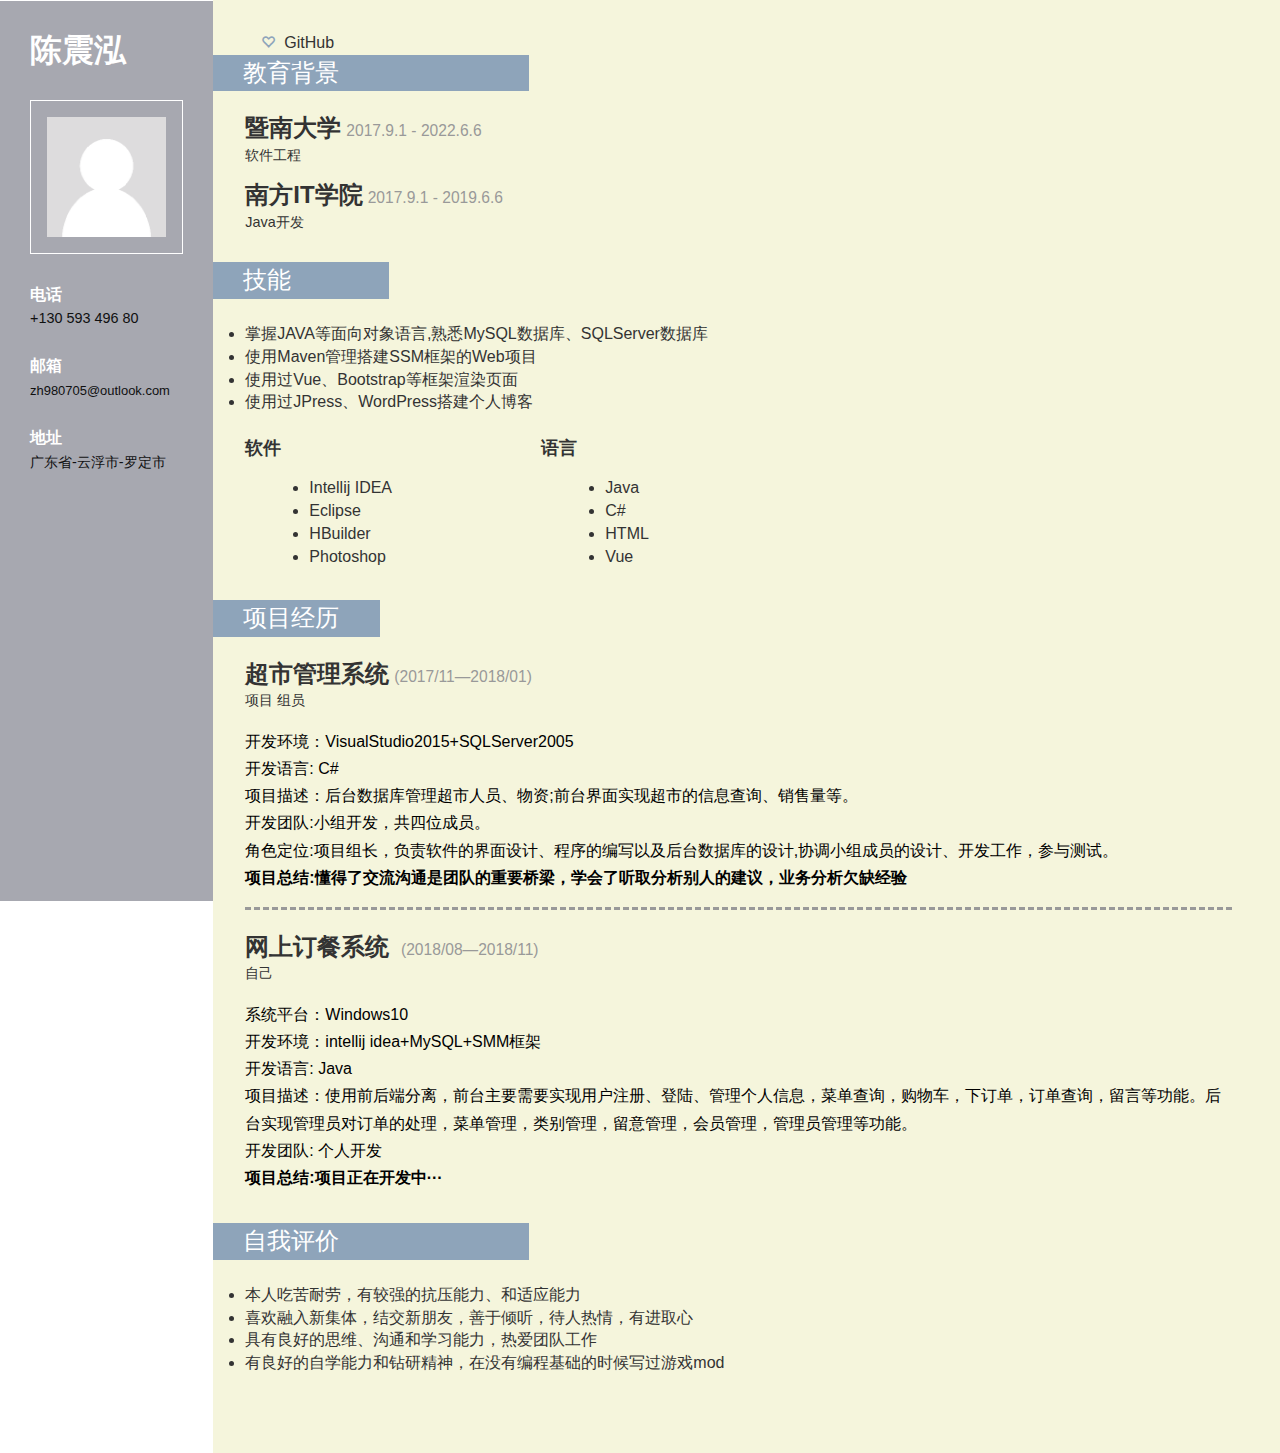
==== commit 1e1cd0d6: "Update index.html" ====
--- a/index.html
+++ b/index.html
@@ -140,7 +140,6 @@
         <div class="education">
             <h3 class="clr4">自我评价</h3>
             <div class="education_details">
-                <p class="cmpny1">
                    <ul>
                     <li>本人吃苦耐劳，有较强的抗压能力、和适应能力</li>   
                     <li>喜欢融入新集体，结交新朋友，善于倾听，待人热情，有进取心</li>
@@ -149,7 +148,6 @@
                 </ul>
                    <br>
                     <br>
-                </p>
             </div>
         </div>
     </div>
